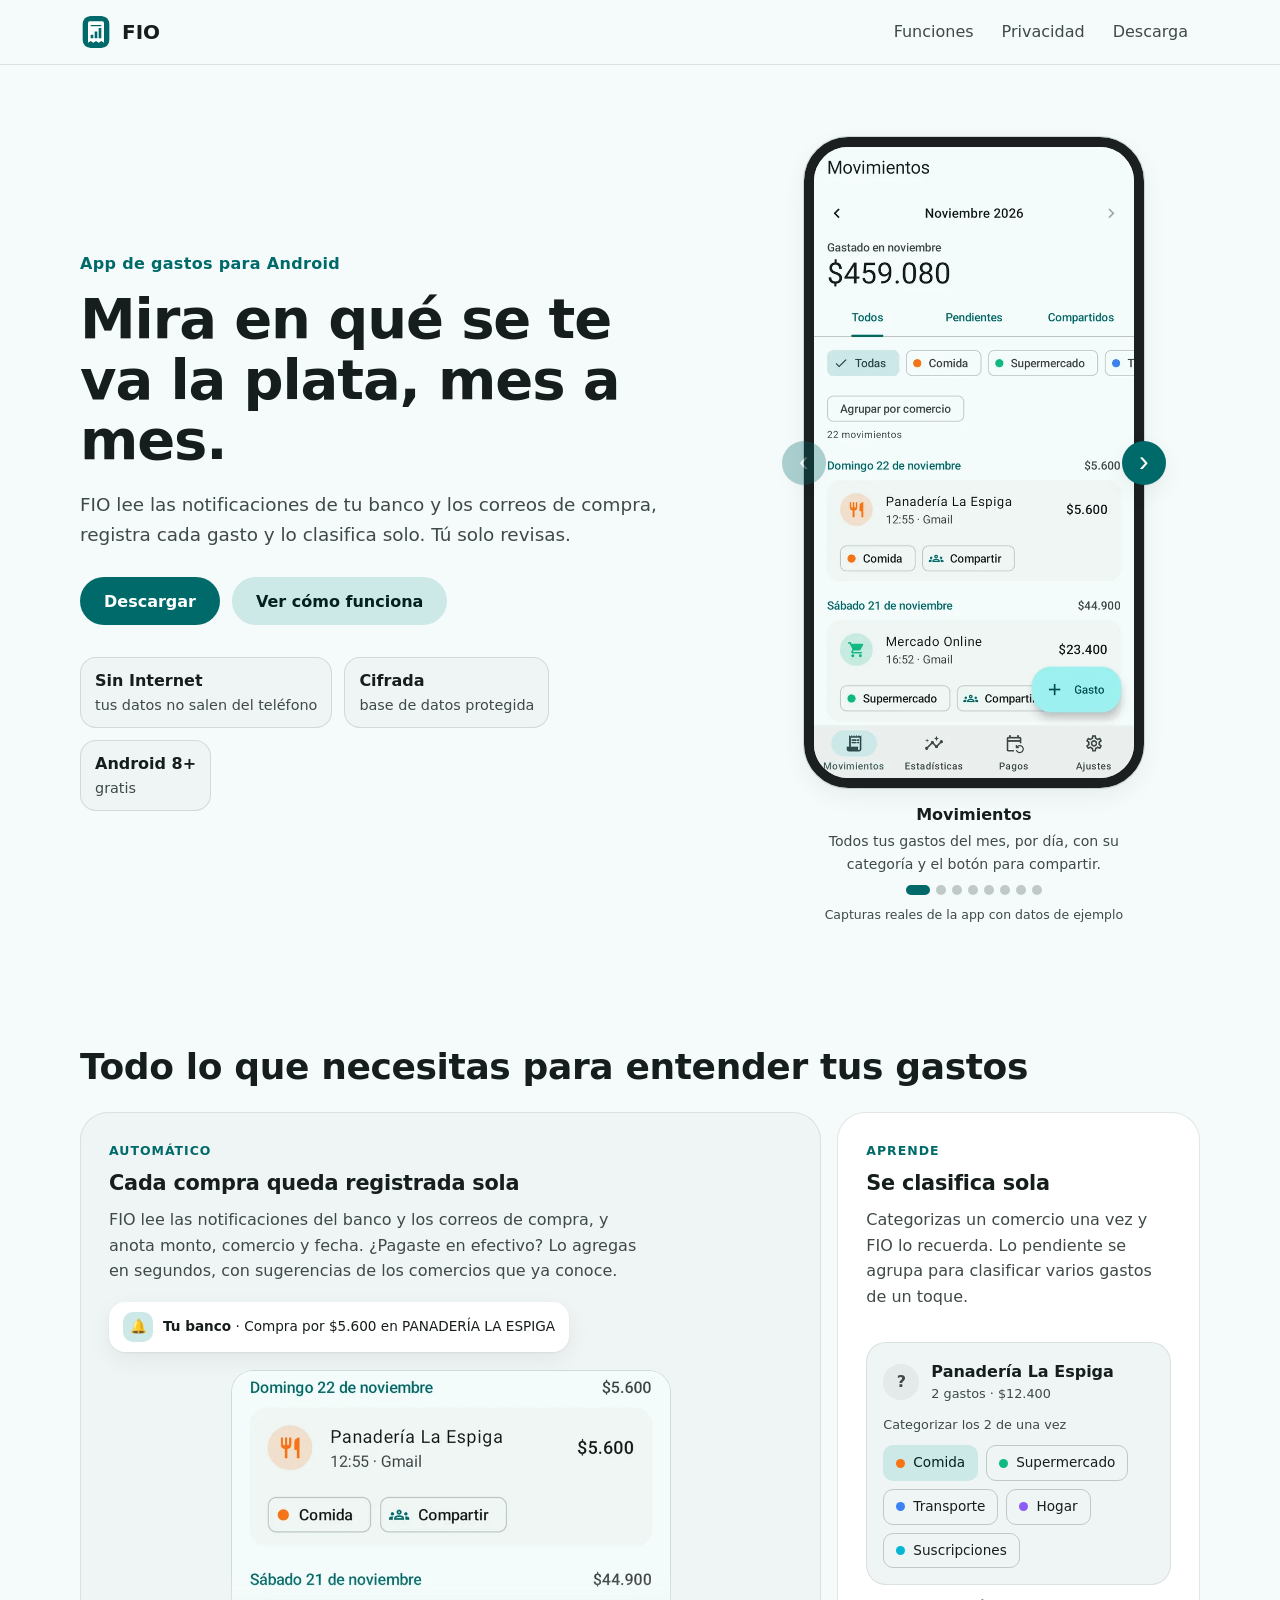
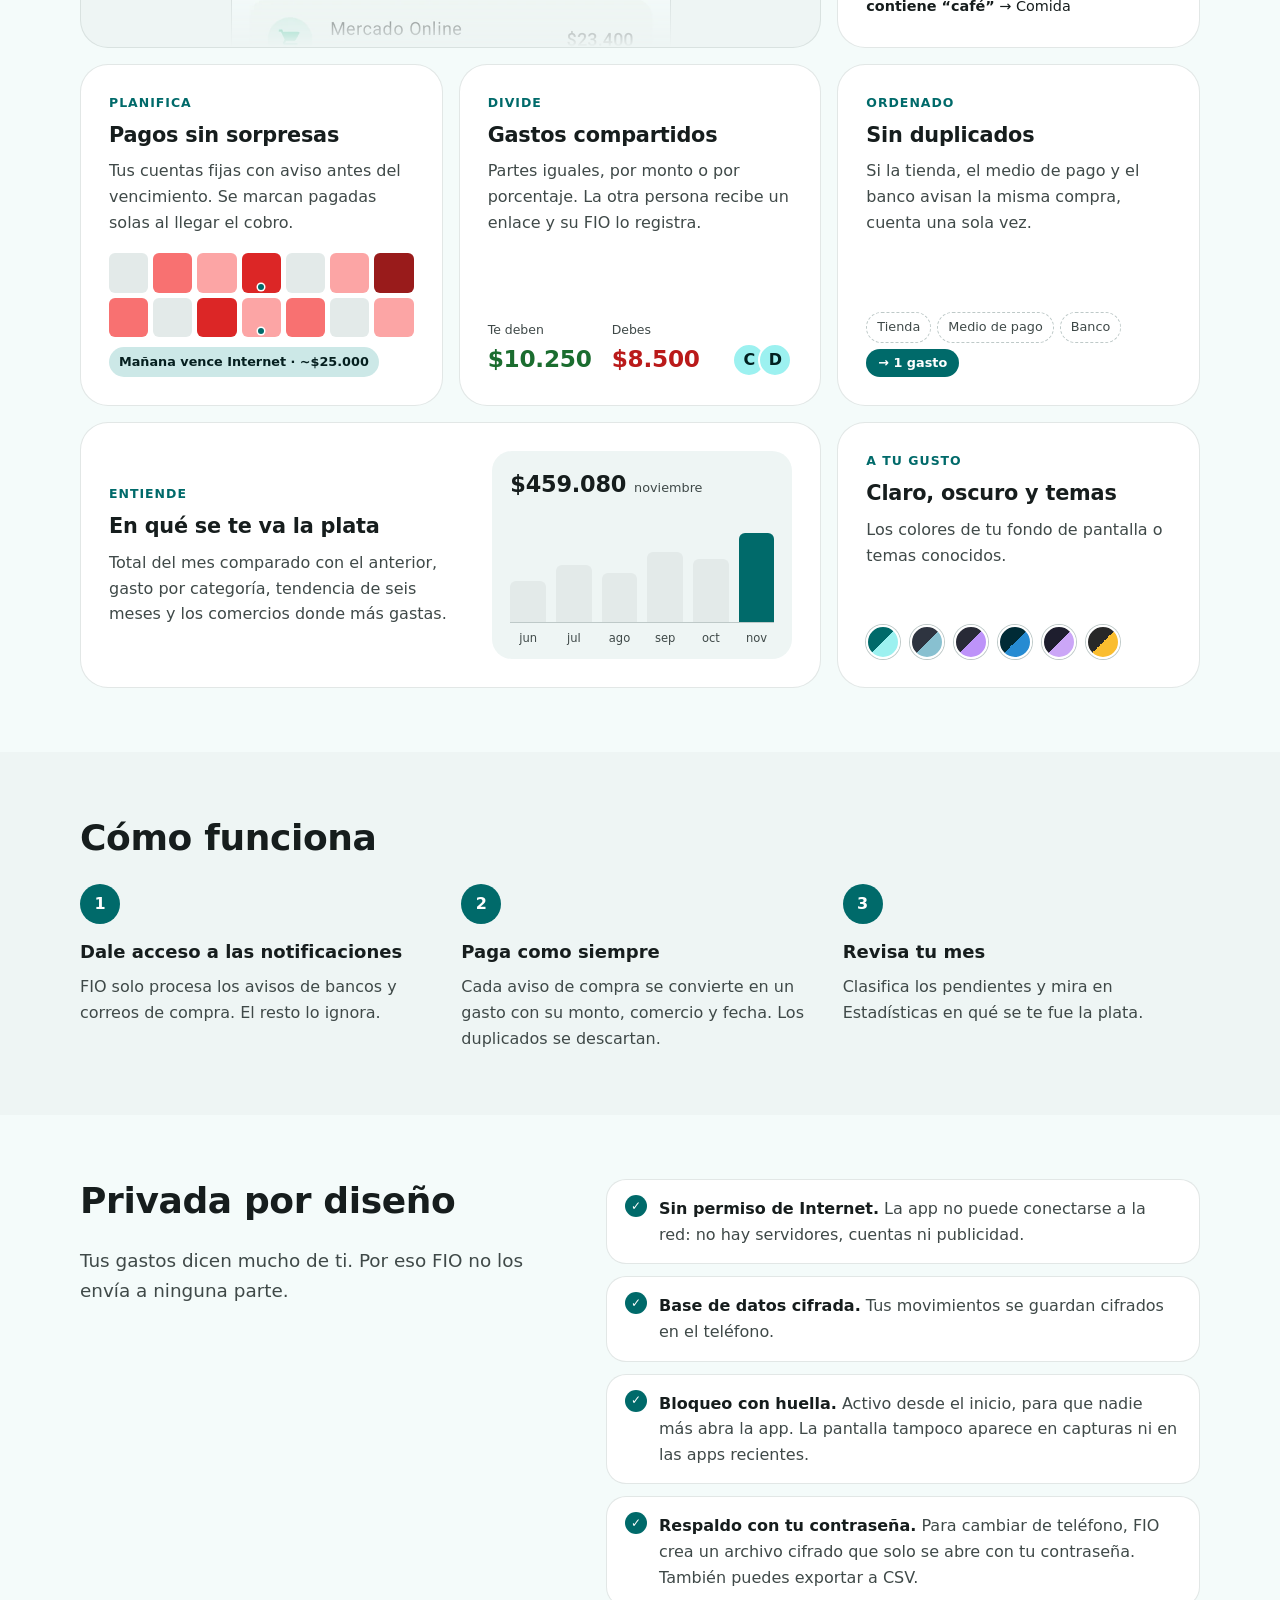
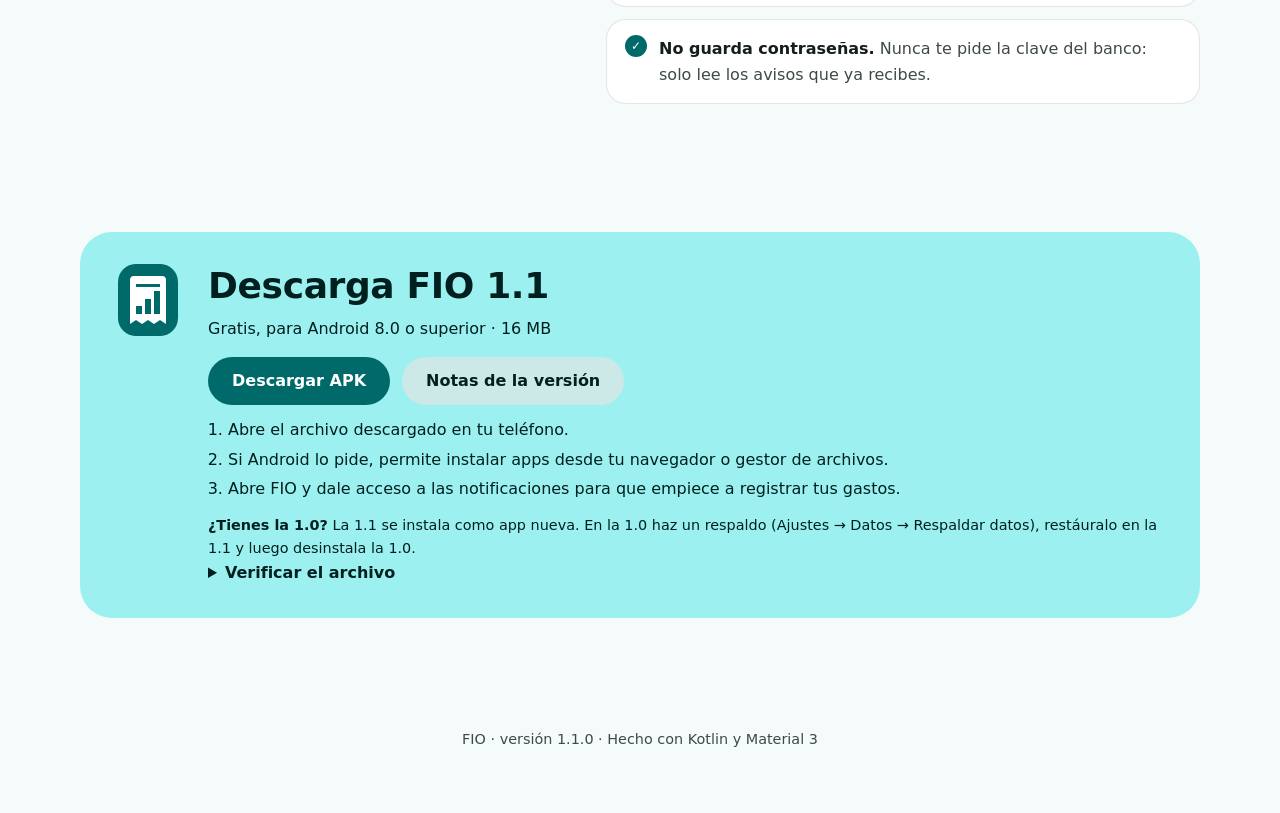
==== site/index.html @ a17d0260 "Sitio: funciones en formato bento - 7 bloques de distintos tamaños en vez de 9 tarjetas iguales: cap" ====
<!doctype html>
<html lang="es">
<head>
  <meta charset="utf-8">
  <meta name="viewport" content="width=device-width, initial-scale=1">
  <title>FIO — Mira en qué se te va la plata</title>
  <meta name="description" content="FIO registra solo tus gastos a partir de las notificaciones del banco y los clasifica mes a mes. Sin Internet: tus datos no salen del teléfono.">
  <meta name="theme-color" content="#006A6A">
  <meta property="og:title" content="FIO — Mira en qué se te va la plata">
  <meta property="og:description" content="Registra y clasifica tus gastos automáticamente. Sin Internet: tus datos no salen del teléfono.">
  <meta property="og:type" content="website">
  <link rel="icon" href="favicon.svg" type="image/svg+xml">
  <link rel="stylesheet" href="styles.css">
</head>
<body>
  <a class="skip" href="#contenido">Saltar al contenido</a>

  <header class="topbar">
    <div class="wrap topbar-inner">
      <a class="brand" href="#" aria-label="FIO, inicio">
        <img src="favicon.svg" alt="" width="32" height="32">
        <span>FIO</span>
      </a>
      <nav aria-label="Secciones">
        <a href="#funciones">Funciones</a>
        <a href="#privacidad">Privacidad</a>
        <a href="#descarga">Descarga</a>
      </nav>
    </div>
  </header>

  <main id="contenido">
    <section class="hero">
      <div class="wrap hero-grid">
        <div class="hero-copy">
          <p class="eyebrow">App de gastos para Android</p>
          <h1>Mira en qué se te va la plata, mes a mes.</h1>
          <p class="lead">
            FIO lee las notificaciones de tu banco y los correos de compra, registra cada gasto
            y lo clasifica solo. Tú solo revisas.
          </p>
          <div class="actions">
            <a class="btn btn-filled" href="#descarga">Descargar</a>
            <a class="btn btn-tonal" href="#funciones">Ver cómo funciona</a>
          </div>
          <ul class="facts" aria-label="Datos clave">
            <li><strong>Sin Internet</strong> tus datos no salen del teléfono</li>
            <li><strong>Cifrada</strong> base de datos protegida</li>
            <li><strong>Android 8+</strong> gratis</li>
          </ul>
        </div>

        <!-- Teléfono ilustrativo con datos de ejemplo -->
        <figure class="phone carousel" aria-roledescription="carrusel" aria-label="Capturas de FIO con datos de ejemplo">
          <div class="device">
            <button type="button" class="nav prev" aria-label="Captura anterior">‹</button>
            <ul class="slides" tabindex="0">
              <li class="slide" role="group" aria-roledescription="captura" aria-label="1 de 8: Movimientos" data-title="Movimientos" data-text="Todos tus gastos del mes, por día, con su categoría y el botón para compartir.">
                <picture>
                  <source srcset="img/dark/movimientos.webp" media="(prefers-color-scheme: dark)">
                  <img src="img/light/movimientos.webp" alt="Pantalla Movimientos de FIO con datos de ejemplo" width="600" height="1184">
                </picture>
              </li>
              <li class="slide" role="group" aria-roledescription="captura" aria-label="2 de 8: Pendientes" data-title="Pendientes" data-text="Lo que falta clasificar, agrupado por comercio: un toque y queda la regla.">
                <picture>
                  <source srcset="img/dark/pendientes.webp" media="(prefers-color-scheme: dark)">
                  <img src="img/light/pendientes.webp" alt="Pantalla Pendientes de FIO con datos de ejemplo" width="600" height="1184" loading="lazy">
                </picture>
              </li>
              <li class="slide" role="group" aria-roledescription="captura" aria-label="3 de 8: Estadísticas" data-title="Estadísticas" data-text="Total del mes, comparación con el anterior y los últimos 6 meses.">
                <picture>
                  <source srcset="img/dark/estadisticas.webp" media="(prefers-color-scheme: dark)">
                  <img src="img/light/estadisticas.webp" alt="Pantalla Estadísticas de FIO con datos de ejemplo" width="600" height="1184" loading="lazy">
                </picture>
              </li>
              <li class="slide" role="group" aria-roledescription="captura" aria-label="4 de 8: Tendencia por categoría" data-title="Tendencia por categoría" data-text="Cómo cambia cada categoría mes a mes.">
                <picture>
                  <source srcset="img/dark/tendencia.webp" media="(prefers-color-scheme: dark)">
                  <img src="img/light/tendencia.webp" alt="Pantalla Tendencia por categoría de FIO con datos de ejemplo" width="600" height="1184" loading="lazy">
                </picture>
              </li>
              <li class="slide" role="group" aria-roledescription="captura" aria-label="5 de 8: Pagos" data-title="Pagos" data-text="Calendario con el gasto de cada día y los vencimientos de tus cuentas.">
                <picture>
                  <source srcset="img/dark/pagos.webp" media="(prefers-color-scheme: dark)">
                  <img src="img/light/pagos.webp" alt="Pantalla Pagos de FIO con datos de ejemplo" width="600" height="1184" loading="lazy">
                </picture>
              </li>
              <li class="slide" role="group" aria-roledescription="captura" aria-label="6 de 8: Cuentas del mes" data-title="Cuentas del mes" data-text="Se marcan pagadas solas cuando llega el cobro.">
                <picture>
                  <source srcset="img/dark/cuentas.webp" media="(prefers-color-scheme: dark)">
                  <img src="img/light/cuentas.webp" alt="Pantalla Cuentas del mes de FIO con datos de ejemplo" width="600" height="1184" loading="lazy">
                </picture>
              </li>
              <li class="slide" role="group" aria-roledescription="captura" aria-label="7 de 8: Compartidos" data-title="Compartidos" data-text="Quién te debe y a quién le debes.">
                <picture>
                  <source srcset="img/dark/compartidos.webp" media="(prefers-color-scheme: dark)">
                  <img src="img/light/compartidos.webp" alt="Pantalla Compartidos de FIO con datos de ejemplo" width="600" height="1184" loading="lazy">
                </picture>
              </li>
              <li class="slide" role="group" aria-roledescription="captura" aria-label="8 de 8: Reglas" data-title="Reglas" data-text="Las que creas tú y las que la app aprende al clasificar.">
                <picture>
                  <source srcset="img/dark/reglas.webp" media="(prefers-color-scheme: dark)">
                  <img src="img/light/reglas.webp" alt="Pantalla Reglas de FIO con datos de ejemplo" width="600" height="1184" loading="lazy">
                </picture>
              </li>
            </ul>
            <button type="button" class="nav next" aria-label="Captura siguiente">›</button>
          </div>
          <figcaption aria-live="polite">
            <strong class="cap-title">Movimientos</strong>
            <span class="cap-text">Todos tus gastos del mes, por día, con su categoría y el botón para compartir.</span>
          </figcaption>
          <div class="dots"><button type="button" class="dot" aria-label="Ver Movimientos" aria-current="true"></button><button type="button" class="dot" aria-label="Ver Pendientes"></button><button type="button" class="dot" aria-label="Ver Estadísticas"></button><button type="button" class="dot" aria-label="Ver Tendencia por categoría"></button><button type="button" class="dot" aria-label="Ver Pagos"></button><button type="button" class="dot" aria-label="Ver Cuentas del mes"></button><button type="button" class="dot" aria-label="Ver Compartidos"></button><button type="button" class="dot" aria-label="Ver Reglas"></button></div>
          <p class="sample">Capturas reales de la app con datos de ejemplo</p>
        </figure>
      </div>
    </section>

    <section id="funciones" class="section">
      <div class="wrap">
        <h2>Todo lo que necesitas para entender tus gastos</h2>
        <div class="bento">
          <article class="tile t-capture">
            <div class="tile-text">
              <p class="kicker">Automático</p>
              <h3>Cada compra queda registrada sola</h3>
              <p>FIO lee las notificaciones del banco y los correos de compra, y anota monto, comercio y fecha. ¿Pagaste en efectivo? Lo agregas en segundos, con sugerencias de los comercios que ya conoce.</p>
            </div>
            <div class="notif" aria-hidden="true"><span class="notif-icon">🔔</span><span><b>Tu banco</b> · Compra por $5.600 en PANADERÍA LA ESPIGA</span></div>
            <picture class="shot">
              <source srcset="img/dark/bento-lista.webp" media="(prefers-color-scheme: dark)">
              <img src="img/light/bento-lista.webp" alt="Lista de movimientos de FIO con dos gastos categorizados" width="720" height="453" loading="lazy">
            </picture>
          </article>

          <article class="tile t-rules">
            <p class="kicker">Aprende</p>
            <h3>Se clasifica sola</h3>
            <p>Categorizas un comercio una vez y FIO lo recuerda. Lo pendiente se agrupa para clasificar varios gastos de un toque.</p>
            <div class="group-demo" aria-hidden="true">
              <div class="group-head"><span class="q">?</span><div><b>Panadería La Espiga</b><small>2 gastos · $12.400</small></div></div>
              <small class="group-hint">Categorizar los 2 de una vez</small>
            <div class="chips">
              <span style="--c:#f97316">Comida</span><span style="--c:#10b981">Supermercado</span><span style="--c:#3b82f6">Transporte</span><span style="--c:#8b5cf6">Hogar</span><span style="--c:#06b6d4">Suscripciones</span>
            </div>
            </div>
            <p class="rule" aria-hidden="true"><span>contiene “café”</span> → Comida</p>
          </article>

          <article class="tile t-bills">
            <p class="kicker">Planifica</p>
            <h3>Pagos sin sorpresas</h3>
            <p>Tus cuentas fijas con aviso antes del vencimiento. Se marcan pagadas solas al llegar el cobro.</p>
            <div class="heat" aria-hidden="true"><i class="h0"></i><i class="h2"></i><i class="h1"></i><i class="h3 due"></i><i class="h0"></i><i class="h1"></i><i class="h4"></i><i class="h2"></i><i class="h0"></i><i class="h3"></i><i class="h1 due"></i><i class="h2"></i><i class="h0"></i><i class="h1"></i></div>
            <p class="pill" aria-hidden="true">Mañana vence Internet · ~$25.000</p>
          </article>

          <article class="tile t-shared">
            <p class="kicker">Divide</p>
            <h3>Gastos compartidos</h3>
            <p>Partes iguales, por monto o por porcentaje. La otra persona recibe un enlace y su FIO lo registra.</p>
            <div class="balance" aria-hidden="true">
              <div><span>Te deben</span><b class="pos">$10.250</b></div>
              <div><span>Debes</span><b class="neg">$8.500</b></div>
              <div class="avatars"><i>C</i><i>D</i></div>
            </div>
          </article>

          <article class="tile t-dupes">
            <p class="kicker">Ordenado</p>
            <h3>Sin duplicados</h3>
            <p>Si la tienda, el medio de pago y el banco avisan la misma compra, cuenta una sola vez.</p>
            <div class="merge" aria-hidden="true">
              <span>Tienda</span><span>Medio de pago</span><span>Banco</span>
              <b>1 gasto</b>
            </div>
          </article>

          <article class="tile t-stats">
            <div class="tile-text">
              <p class="kicker">Entiende</p>
              <h3>En qué se te va la plata</h3>
              <p>Total del mes comparado con el anterior, gasto por categoría, tendencia de seis meses y los comercios donde más gastas.</p>
            </div>
            <div class="bars" aria-hidden="true">
              <div class="bars-head"><b>$459.080</b><span>noviembre</span></div>
              <div class="bars-plot"><i style="--h:38%"></i><i style="--h:52%"></i><i style="--h:45%"></i><i style="--h:64%"></i><i style="--h:58%"></i><i style="--h:82%" class="now"></i></div>
              <div class="bars-x"><span>jun</span><span>jul</span><span>ago</span><span>sep</span><span>oct</span><span>nov</span></div>
            </div>
          </article>

          <article class="tile t-themes">
            <p class="kicker">A tu gusto</p>
            <h3>Claro, oscuro y temas</h3>
            <p>Los colores de tu fondo de pantalla o temas conocidos.</p>
            <div class="swatches" aria-hidden="true">
              <i style="--a:#006a6a;--b:#9cf1f0" title="FIO"></i><i style="--a:#2e3440;--b:#88c0d0" title="Nord"></i><i style="--a:#282a36;--b:#bd93f9" title="Dracula"></i><i style="--a:#002b36;--b:#268bd2" title="Solarized"></i><i style="--a:#1e1e2e;--b:#cba6f7" title="Catppuccin"></i><i style="--a:#282828;--b:#fabd2f" title="Gruvbox"></i>
            </div>
          </article>
        </div>
      </div>
    </section>

    <section class="section steps-section">
      <div class="wrap">
        <h2>Cómo funciona</h2>
        <ol class="steps">
          <li>
            <h3>Dale acceso a las notificaciones</h3>
            <p>FIO solo procesa los avisos de bancos y correos de compra. El resto lo ignora.</p>
          </li>
          <li>
            <h3>Paga como siempre</h3>
            <p>Cada aviso de compra se convierte en un gasto con su monto, comercio y fecha. Los duplicados se descartan.</p>
          </li>
          <li>
            <h3>Revisa tu mes</h3>
            <p>Clasifica los pendientes y mira en Estadísticas en qué se te fue la plata.</p>
          </li>
        </ol>
      </div>
    </section>

    <section id="privacidad" class="section privacy">
      <div class="wrap privacy-grid">
        <div>
          <h2>Privada por diseño</h2>
          <p class="lead">Tus gastos dicen mucho de ti. Por eso FIO no los envía a ninguna parte.</p>
        </div>
        <ul class="checks">
          <li><strong>Sin permiso de Internet.</strong> La app no puede conectarse a la red: no hay servidores, cuentas ni publicidad.</li>
          <li><strong>Base de datos cifrada.</strong> Tus movimientos se guardan cifrados en el teléfono.</li>
          <li><strong>Bloqueo con huella.</strong> Activo desde el inicio, para que nadie más abra la app. La pantalla tampoco aparece en capturas ni en las apps recientes.</li>
          <li><strong>Respaldo con tu contraseña.</strong> Para cambiar de teléfono, FIO crea un archivo cifrado que solo se abre con tu contraseña. También puedes exportar a CSV.</li>
          <li><strong>No guarda contraseñas.</strong> Nunca te pide la clave del banco: solo lee los avisos que ya recibes.</li>
        </ul>
      </div>
    </section>

    <section id="descarga" class="section download">
      <div class="wrap download-card">
        <img src="favicon.svg" alt="" width="72" height="72">
        <div>
          <h2>Descarga FIO 1.1</h2>
          <p>Gratis, para Android 8.0 o superior · 16 MB</p>
          <div class="actions download-actions">
            <a class="btn btn-filled" href="https://github.com/stuvms/fio-web/releases/download/v1.1.0/fio-1.1.0.apk" download>Descargar APK</a>
            <a class="btn btn-tonal" href="https://github.com/stuvms/fio-web/releases/tag/v1.1.0">Notas de la versión</a>
          </div>
          <ol class="install">
            <li>Abre el archivo descargado en tu teléfono.</li>
            <li>Si Android lo pide, permite instalar apps desde tu navegador o gestor de archivos.</li>
            <li>Abre FIO y dale acceso a las notificaciones para que empiece a registrar tus gastos.</li>
          </ol>
          <p class="note"><strong>¿Tienes la 1.0?</strong> La 1.1 se instala como app nueva. En la 1.0 haz un respaldo (Ajustes → Datos → Respaldar datos), restáuralo en la 1.1 y luego desinstala la 1.0.</p>
          <details class="verify">
            <summary>Verificar el archivo</summary>
            <p>SHA-256 del APK:<br><code>0ec4922e21980d0b74e6a7c4e53fdcfe1d3f148d7fb5c041878bb70c6bf71714</code></p>
            <p>Certificado de firma (SHA-256):<br><code>73:63:38:FA:D4:E8:BC:8F:88:49:0A:5C:F1:DF:B4:34:31:7E:0E:1A:B8:29:46:43:6E:CC:0C:54:9B:94:61:7E</code></p>
          </details>
        </div>
      </div>
    </section>
  </main>

  <footer class="footer">
    <div class="wrap">
      <p>FIO · versión 1.1.0 · Hecho con Kotlin y Material 3</p>
    </div>
  </footer>
  <script>
    // Carrusel de capturas: flechas, puntos, teclado y deslizar (scroll-snap nativo)
    (function () {
      var root = document.querySelector(".carousel");
      if (!root) return;
      var track = root.querySelector(".slides");
      var slides = Array.prototype.slice.call(track.children);
      var dots = Array.prototype.slice.call(root.querySelectorAll(".dot"));
      var title = root.querySelector(".cap-title"), text = root.querySelector(".cap-text");
      var prev = root.querySelector(".prev"), next = root.querySelector(".next");
      var current = 0;
      var jumping = false, jt;
      function show(i) {
        update(i);
        // Mientras dura el desplazamiento animado, el evento scroll no cambia la captura actual
        jumping = true; clearTimeout(jt); jt = setTimeout(function () { jumping = false; }, 700);
        track.scrollTo({ left: i * track.clientWidth, behavior: "smooth" });
      }
      function update(i) {
        current = i;
        title.textContent = slides[i].dataset.title;
        text.textContent = slides[i].dataset.text;
        dots.forEach(function (d, k) { if (k === i) d.setAttribute("aria-current", "true"); else d.removeAttribute("aria-current"); });
        prev.disabled = i === 0;
        next.disabled = i === slides.length - 1;
      }
      prev.addEventListener("click", function () { show(Math.max(0, current - 1)); });
      next.addEventListener("click", function () { show(Math.min(slides.length - 1, current + 1)); });
      dots.forEach(function (d, k) { d.addEventListener("click", function () { show(k); }); });
      track.addEventListener("keydown", function (e) {
        if (e.key === "ArrowRight") { e.preventDefault(); next.click(); }
        if (e.key === "ArrowLeft") { e.preventDefault(); prev.click(); }
      });
      // Al deslizar con el dedo: la captura que queda visible pasa a ser la actual
      if ("IntersectionObserver" in window) {
        var io = new IntersectionObserver(function (entries) {
          entries.forEach(function (e) {
            if (e.isIntersecting && !jumping) update(slides.indexOf(e.target));
          });
        }, { root: track, threshold: 0.6 });
        slides.forEach(function (sl) { io.observe(sl); });
      }
      // Respaldo: al terminar de deslizar (navegadores con "scrollend")
      track.addEventListener("scrollend", function () {
        if (!jumping) update(Math.round(track.scrollLeft / track.clientWidth));
      });
      update(0);
    })();
  </script>
</body>
</html>
---- site/styles.css ----
/* FIO — mismos colores que la app (marca #006A6A, esquema Material 3 claro/oscuro) */
:root {
  --brand: #006a6a;
  --on-brand: #ffffff;
  --bg: #f4fbfa;
  --surface: #ffffff;
  --surface-low: #eef5f4;
  --surface-high: #e3eae9;
  --text: #161d1d;
  --text-muted: #3f4948;
  --outline: #bec9c8;
  --primary: #006a6a;
  --on-primary: #ffffff;
  --primary-container: #9cf1f0;
  --on-primary-container: #002020;
  --tonal: #cce8e7;
  --on-tonal: #051f1f;
  --success: #1b6d2f;
  --cat-super: #0f9d75;
  --cat-food: #e8590c;
  --cat-transport: #2f6fed;
  --cat-subs: #0b8fb3;
  --radius: 28px;
  --phone-frame: #1b1f1f;
  --heat-0: #fee2e2; --heat-1: #fca5a5; --heat-2: #f87171; --heat-3: #dc2626; --heat-4: #991b1b;
  --pos: #1b6d2f; --neg: #ba1a1a;
  --shadow: 0 1px 2px rgb(0 0 0 / 0.06), 0 8px 24px rgb(0 0 0 / 0.06);
  color-scheme: light dark;
}

@media (prefers-color-scheme: dark) {
  :root {
    --bg: #0e1514;
    --surface: #161d1d;
    --surface-low: #1a2121;
    --surface-high: #252b2b;
    --text: #dde4e3;
    --text-muted: #bec9c8;
    --outline: #3f4948;
    --primary: #80d5d4;
    --on-primary: #003737;
    --primary-container: #004f4f;
    --on-primary-container: #9cf1f0;
    --tonal: #324b4b;
    --on-tonal: #cce8e7;
    --success: #8fd88f;
    --cat-super: #4fd1a5;
    --cat-food: #ff9b5c;
    --cat-transport: #8fb3ff;
    --cat-subs: #5cc8e6;
    --shadow: 0 1px 2px rgb(0 0 0 / 0.4), 0 8px 24px rgb(0 0 0 / 0.3);
    --phone-frame: #303838;
    --heat-0: #3b1a1a; --heat-1: #632222; --heat-2: #8f2a2a; --heat-3: #c53434; --heat-4: #ef6464;
    --pos: #8fd88f; --neg: #ffb4ab;
  }
}

* { box-sizing: border-box; }

html { scroll-behavior: smooth; }
@media (prefers-reduced-motion: reduce) { html { scroll-behavior: auto; } }

body {
  margin: 0;
  background: var(--bg);
  color: var(--text);
  font-family: system-ui, -apple-system, "Segoe UI", Roboto, "Helvetica Neue", Arial, sans-serif;
  font-size: 1rem;
  line-height: 1.6;
  -webkit-font-smoothing: antialiased;
}

img { display: block; }
a { color: var(--primary); }

.wrap { width: min(1120px, 100% - 32px); margin-inline: auto; }

.skip {
  position: absolute; left: -9999px; top: 8px;
  background: var(--primary); color: var(--on-primary);
  padding: 8px 16px; border-radius: 999px; z-index: 10;
}
.skip:focus { left: 16px; }

:focus-visible { outline: 3px solid var(--primary); outline-offset: 3px; border-radius: 8px; }

/* Barra superior */
.topbar {
  position: sticky; top: 0; z-index: 5;
  background: color-mix(in srgb, var(--bg) 88%, transparent);
  backdrop-filter: blur(12px);
  border-bottom: 1px solid color-mix(in srgb, var(--outline) 50%, transparent);
}
.topbar-inner { display: flex; align-items: center; justify-content: space-between; height: 64px; gap: 16px; }
.brand { display: flex; align-items: center; gap: 10px; color: var(--text); text-decoration: none; font-weight: 700; font-size: 1.25rem; }
.brand img { border-radius: 10px; }
nav { display: flex; gap: 4px; }
nav a {
  color: var(--text-muted); text-decoration: none; font-weight: 500;
  padding: 8px 12px; border-radius: 999px;
}
nav a:hover { background: var(--surface-high); color: var(--text); }

/* Portada */
.hero { padding: 72px 0 56px; }
.hero-grid { display: grid; grid-template-columns: 1.15fr 0.85fr; gap: 56px; align-items: center; }
.eyebrow { color: var(--primary); font-weight: 600; letter-spacing: 0.02em; margin: 0 0 12px; }
h1 { font-size: clamp(2.25rem, 5vw, 3.5rem); line-height: 1.08; letter-spacing: -0.02em; margin: 0 0 20px; }
h2 { font-size: clamp(1.6rem, 3vw, 2.25rem); line-height: 1.2; letter-spacing: -0.01em; margin: 0 0 24px; }
h3 { font-size: 1.125rem; margin: 0 0 8px; }
.lead { font-size: 1.15rem; color: var(--text-muted); margin: 0 0 28px; max-width: 34em; }

.actions { display: flex; flex-wrap: wrap; gap: 12px; margin-bottom: 32px; }
.btn {
  display: inline-flex; align-items: center; justify-content: center;
  min-height: 48px; padding: 0 24px; border-radius: 999px;
  font-weight: 600; text-decoration: none; transition: filter 0.15s;
}
.btn:hover { filter: brightness(1.08); }
.btn-filled { background: var(--primary); color: var(--on-primary); }
.btn-tonal { background: var(--tonal); color: var(--on-tonal); }

.facts { list-style: none; padding: 0; margin: 0; display: flex; flex-wrap: wrap; gap: 12px; }
.facts li {
  background: var(--surface-low); border: 1px solid color-mix(in srgb, var(--outline) 60%, transparent);
  border-radius: 16px; padding: 10px 14px; font-size: 0.9rem; color: var(--text-muted);
}
.facts strong { display: block; color: var(--text); font-size: 1rem; }

/* Teléfono con carrusel de capturas */
.phone { margin: 0; justify-self: center; width: min(340px, 100%); text-align: center; }
.device { position: relative; }
.slides {
  list-style: none; margin: 0; padding: 0;
  display: flex; overflow-x: auto; scroll-snap-type: x mandatory; scroll-behavior: smooth;
  scrollbar-width: none; overscroll-behavior-x: contain;
  border: 10px solid var(--phone-frame); border-radius: 44px;
  background: var(--surface-low); box-shadow: var(--shadow);
  outline: 1px solid color-mix(in srgb, var(--outline) 70%, transparent);
}
.slides::-webkit-scrollbar { display: none; }
.slides:focus-visible { outline: 3px solid var(--primary); outline-offset: 4px; }
.slide { flex: 0 0 100%; scroll-snap-align: start; }
.slide img { width: 100%; height: auto; display: block; aspect-ratio: 600 / 1184; }
.nav {
  position: absolute; top: 50%; transform: translateY(-50%); z-index: 2;
  width: 44px; height: 44px; border-radius: 50%; border: 0; cursor: pointer;
  display: grid; place-items: center; font-size: 1.8rem; line-height: 1; padding-bottom: 4px;
  background: var(--primary); color: var(--on-primary); box-shadow: var(--shadow);
  transition: opacity 0.15s, filter 0.15s;
}
.nav:hover { filter: brightness(1.1); }
.nav:disabled { opacity: 0.3; cursor: default; }
.prev { left: -22px; }
.next { right: -22px; }
.phone figcaption { margin-top: 14px; display: grid; gap: 2px; min-height: 3.6em; }
.phone figcaption strong { font-size: 1rem; }
.phone figcaption span { font-size: 0.88rem; color: var(--text-muted); }
.dots { display: flex; justify-content: center; gap: 6px; margin-top: 10px; }
.dot { width: 10px; height: 10px; padding: 0; border: 0; border-radius: 999px; cursor: pointer; background: var(--outline); transition: width 0.2s, background 0.2s; }
.dot[aria-current="true"] { width: 24px; background: var(--primary); }
.sample { font-size: 0.78rem; color: var(--text-muted); margin: 10px 0 0; }
@media (max-width: 600px) { .prev { left: -8px; } .next { right: -8px; } }

/* Secciones */
.section { padding: 64px 0; }
.grid { display: grid; grid-template-columns: repeat(3, 1fr); gap: 16px; }
.card {
  background: var(--surface); border-radius: var(--radius); padding: 24px;
  border: 1px solid color-mix(in srgb, var(--outline) 45%, transparent);
}
.card p { margin: 0; color: var(--text-muted); }
.icon {
  width: 48px; height: 48px; display: grid; place-items: center;
  background: var(--tonal); border-radius: 16px; font-size: 1.4rem; margin-bottom: 16px;
}

.steps-section { background: var(--surface-low); }
.steps { list-style: none; counter-reset: step; padding: 0; margin: 0; display: grid; grid-template-columns: repeat(3, 1fr); gap: 24px; }
.steps li { counter-increment: step; }
.steps li::before {
  content: counter(step);
  display: grid; place-items: center; width: 40px; height: 40px; border-radius: 50%;
  background: var(--primary); color: var(--on-primary); font-weight: 700; margin-bottom: 14px;
}
.steps p { margin: 0; color: var(--text-muted); }

.privacy-grid { display: grid; grid-template-columns: 0.9fr 1.1fr; gap: 40px; align-items: start; }
.privacy .lead { margin: 0; }
.checks { list-style: none; padding: 0; margin: 0; display: grid; gap: 12px; }
.checks li {
  position: relative; padding: 16px 20px 16px 52px;
  background: var(--surface); border-radius: 20px; color: var(--text-muted);
  border: 1px solid color-mix(in srgb, var(--outline) 45%, transparent);
}
.checks li::before {
  content: "✓"; position: absolute; left: 18px; top: 15px;
  width: 22px; height: 22px; border-radius: 50%; display: grid; place-items: center;
  background: var(--primary); color: var(--on-primary); font-size: 0.75rem; font-weight: 700;
}
.checks strong { color: var(--text); }

.download-card {
  display: flex; gap: 24px; align-items: center;
  background: var(--primary-container); color: var(--on-primary-container);
  border-radius: 32px; padding: 32px;
}
.download-card img { border-radius: 22px; flex: none; }
.download-card h2 { margin-bottom: 8px; }
.download-card p { margin: 0; }

.footer { padding: 32px 0 48px; color: var(--text-muted); font-size: 0.9rem; text-align: center; }

/* Tablet y celular */
@media (max-width: 900px) {
  .hero-grid, .privacy-grid { grid-template-columns: 1fr; }
  .hero { padding-top: 40px; }
  .grid { grid-template-columns: repeat(2, 1fr); }
  .steps { grid-template-columns: 1fr; }
}
@media (max-width: 600px) {
  nav a:not(:last-child) { display: none; }
  .grid { grid-template-columns: 1fr; }
  .section { padding: 48px 0; }
  .download-card { flex-direction: column; align-items: flex-start; padding: 24px; }
}

/* Descarga 1.0 */
.download-card { align-items: flex-start; }
.download-actions { margin: 16px 0 12px; }
.install { margin: 0 0 12px; padding-left: 20px; }
.install li { margin: 4px 0; }
.verify summary { cursor: pointer; font-weight: 600; }
.verify p { font-size: 0.85rem; margin: 8px 0 0; }
.verify code { word-break: break-all; font-size: 0.8rem; }
.note { font-size: 0.9rem; margin: 0 0 12px; }

/* Funciones en bento */
.bento { display: grid; grid-template-columns: repeat(6, 1fr); gap: 16px; }
.tile {
  position: relative; overflow: hidden;
  background: var(--surface); border-radius: var(--radius); padding: 28px;
  border: 1px solid color-mix(in srgb, var(--outline) 45%, transparent);
  display: flex; flex-direction: column; gap: 10px;
}
.tile h3 { font-size: 1.3rem; line-height: 1.25; margin: 0; letter-spacing: -0.01em; }
.tile p { margin: 0; color: var(--text-muted); }
.tile .kicker { color: var(--primary); font-weight: 700; font-size: 0.78rem; letter-spacing: 0.08em; text-transform: uppercase; }
.t-capture { grid-column: span 4; grid-row: span 2; background: var(--surface-low); }
.t-rules { grid-column: span 2; grid-row: span 2; }
.t-bills, .t-shared, .t-dupes, .t-themes { grid-column: span 2; }
.t-stats { grid-column: span 4; flex-direction: row; align-items: center; gap: 28px; }
.t-stats .tile-text { flex: 1; display: grid; gap: 10px; }

/* Captura: aviso del banco que se convierte en gasto */
.t-capture .tile-text { display: grid; gap: 10px; max-width: 34em; }
.notif {
  align-self: flex-start; display: flex; gap: 10px; align-items: center; margin-top: 8px;
  background: var(--surface); border-radius: 16px; padding: 10px 14px; font-size: 0.85rem;
  box-shadow: var(--shadow); max-width: 100%;
}
.notif-icon { width: 30px; height: 30px; border-radius: 10px; display: grid; place-items: center; background: var(--tonal); flex: none; }
.shot { margin: 8px auto -28px; display: block; width: min(440px, 100%); }
.shot img {
  width: 100%; height: auto; display: block; border-radius: 22px 22px 0 0;
  border: 1px solid color-mix(in srgb, var(--outline) 60%, transparent); border-bottom: 0; box-shadow: var(--shadow);
  -webkit-mask-image: linear-gradient(#000 75%, transparent); mask-image: linear-gradient(#000 75%, transparent);
}

/* Clasifica: chips de categoría y una regla */
.group-demo {
  margin-top: auto; display: grid; gap: 10px; padding: 16px; border-radius: 20px;
  background: var(--surface-low); border: 1px solid color-mix(in srgb, var(--outline) 45%, transparent);
}
.group-head { display: flex; gap: 12px; align-items: center; }
.group-head .q { width: 36px; height: 36px; border-radius: 50%; display: grid; place-items: center; background: var(--surface-high); color: var(--text-muted); font-weight: 700; flex: none; }
.group-head div { display: grid; }
.group-head small, .group-hint { color: var(--text-muted); font-size: 0.8rem; }
.chips { display: flex; flex-wrap: wrap; gap: 8px; }
.chips span {
  display: inline-flex; align-items: center; gap: 8px; padding: 6px 12px; border-radius: 10px; font-size: 0.85rem;
  border: 1px solid var(--outline);
}
.chips span::before { content: ""; width: 9px; height: 9px; border-radius: 50%; background: var(--c); }
.chips span:first-child { background: var(--tonal); color: var(--on-tonal); border-color: transparent; }
.rule { font-size: 0.9rem; color: var(--text) !important; }
.rule span { font-weight: 600; }

/* Pagos: calendario con escala de rojos */
.heat { display: grid; grid-template-columns: repeat(7, 1fr); gap: 5px; margin-top: auto; padding-top: 8px; }
.heat i { aspect-ratio: 1; border-radius: 6px; position: relative; }
.heat .h0 { background: var(--surface-high); } .heat .h1 { background: var(--heat-1); } .heat .h2 { background: var(--heat-2); }
.heat .h3 { background: var(--heat-3); } .heat .h4 { background: var(--heat-4); }
.heat .due::after { content: ""; position: absolute; left: 50%; bottom: 3px; width: 6px; height: 6px; margin-left: -3px; border-radius: 50%; background: var(--primary); box-shadow: 0 0 0 1.5px var(--surface); }
.pill { align-self: flex-start; font-size: 0.8rem; font-weight: 600; color: var(--on-tonal) !important; background: var(--tonal); padding: 5px 10px; border-radius: 999px; }

/* Compartidos: saldo */
.balance { display: flex; gap: 20px; align-items: flex-end; margin-top: auto; padding-top: 8px; }
.balance div { display: grid; }
.balance span { font-size: 0.78rem; color: var(--text-muted); }
.balance b { font-size: 1.45rem; letter-spacing: -0.01em; }
.balance .pos { color: var(--pos); } .balance .neg { color: var(--neg); }
.avatars { margin-left: auto; display: flex !important; }
.avatars i {
  width: 34px; height: 34px; border-radius: 50%; display: grid; place-items: center; font-style: normal; font-weight: 700;
  background: var(--primary-container); color: var(--on-primary-container); border: 2px solid var(--surface); margin-left: -8px;
}

/* Sin duplicados: tres avisos, un gasto */
.merge { display: flex; flex-wrap: wrap; align-items: center; gap: 6px; margin-top: auto; padding-top: 8px; font-size: 0.8rem; }
.merge span { padding: 4px 10px; border-radius: 999px; border: 1px dashed var(--outline); color: var(--text-muted); }
.merge b { padding: 4px 12px; border-radius: 999px; background: var(--primary); color: var(--on-primary); }
.merge b::before { content: "→ "; }

/* Estadísticas: barras de 6 meses */
.bars { flex: 0 0 min(300px, 45%); background: var(--surface-low); border-radius: 20px; padding: 16px 18px 12px; }
.bars-head { display: flex; align-items: baseline; gap: 8px; margin-bottom: 10px; }
.bars-head b { font-size: 1.4rem; letter-spacing: -0.01em; }
.bars-head span { font-size: 0.8rem; color: var(--text-muted); }
.bars-plot { height: 110px; display: flex; align-items: flex-end; gap: 10px; border-bottom: 1px solid var(--outline); }
.bars-plot i { flex: 1; height: var(--h); background: var(--surface-high); border-radius: 6px 6px 0 0; }
.bars-plot i.now { background: var(--primary); }
.bars-x { display: flex; gap: 10px; margin-top: 6px; }
.bars-x span { flex: 1; text-align: center; font-size: 0.72rem; color: var(--text-muted); }

/* Temas: muestras */
.swatches { display: flex; gap: 10px; margin-top: auto; padding-top: 8px; flex-wrap: wrap; }
.swatches i { width: 34px; height: 34px; border-radius: 50%; background: linear-gradient(135deg, var(--a) 50%, var(--b) 50%); border: 2px solid var(--surface); box-shadow: 0 0 0 1px var(--outline); }

@media (max-width: 900px) {
  .bento { grid-template-columns: repeat(2, 1fr); }
  .t-capture, .t-stats { grid-column: span 2; }
  .t-rules { grid-row: auto; }
  .t-rules, .t-bills, .t-shared, .t-dupes, .t-themes { grid-column: span 1; }
}
@media (max-width: 600px) {
  .bento { grid-template-columns: 1fr; }
  .shot { margin-bottom: -22px; }
  .t-capture, .t-stats, .t-rules, .t-bills, .t-shared, .t-dupes, .t-themes { grid-column: span 1; }
  .tile { padding: 22px; }
  .t-stats { flex-direction: column; align-items: stretch; }
  .bars { flex-basis: auto; }
}
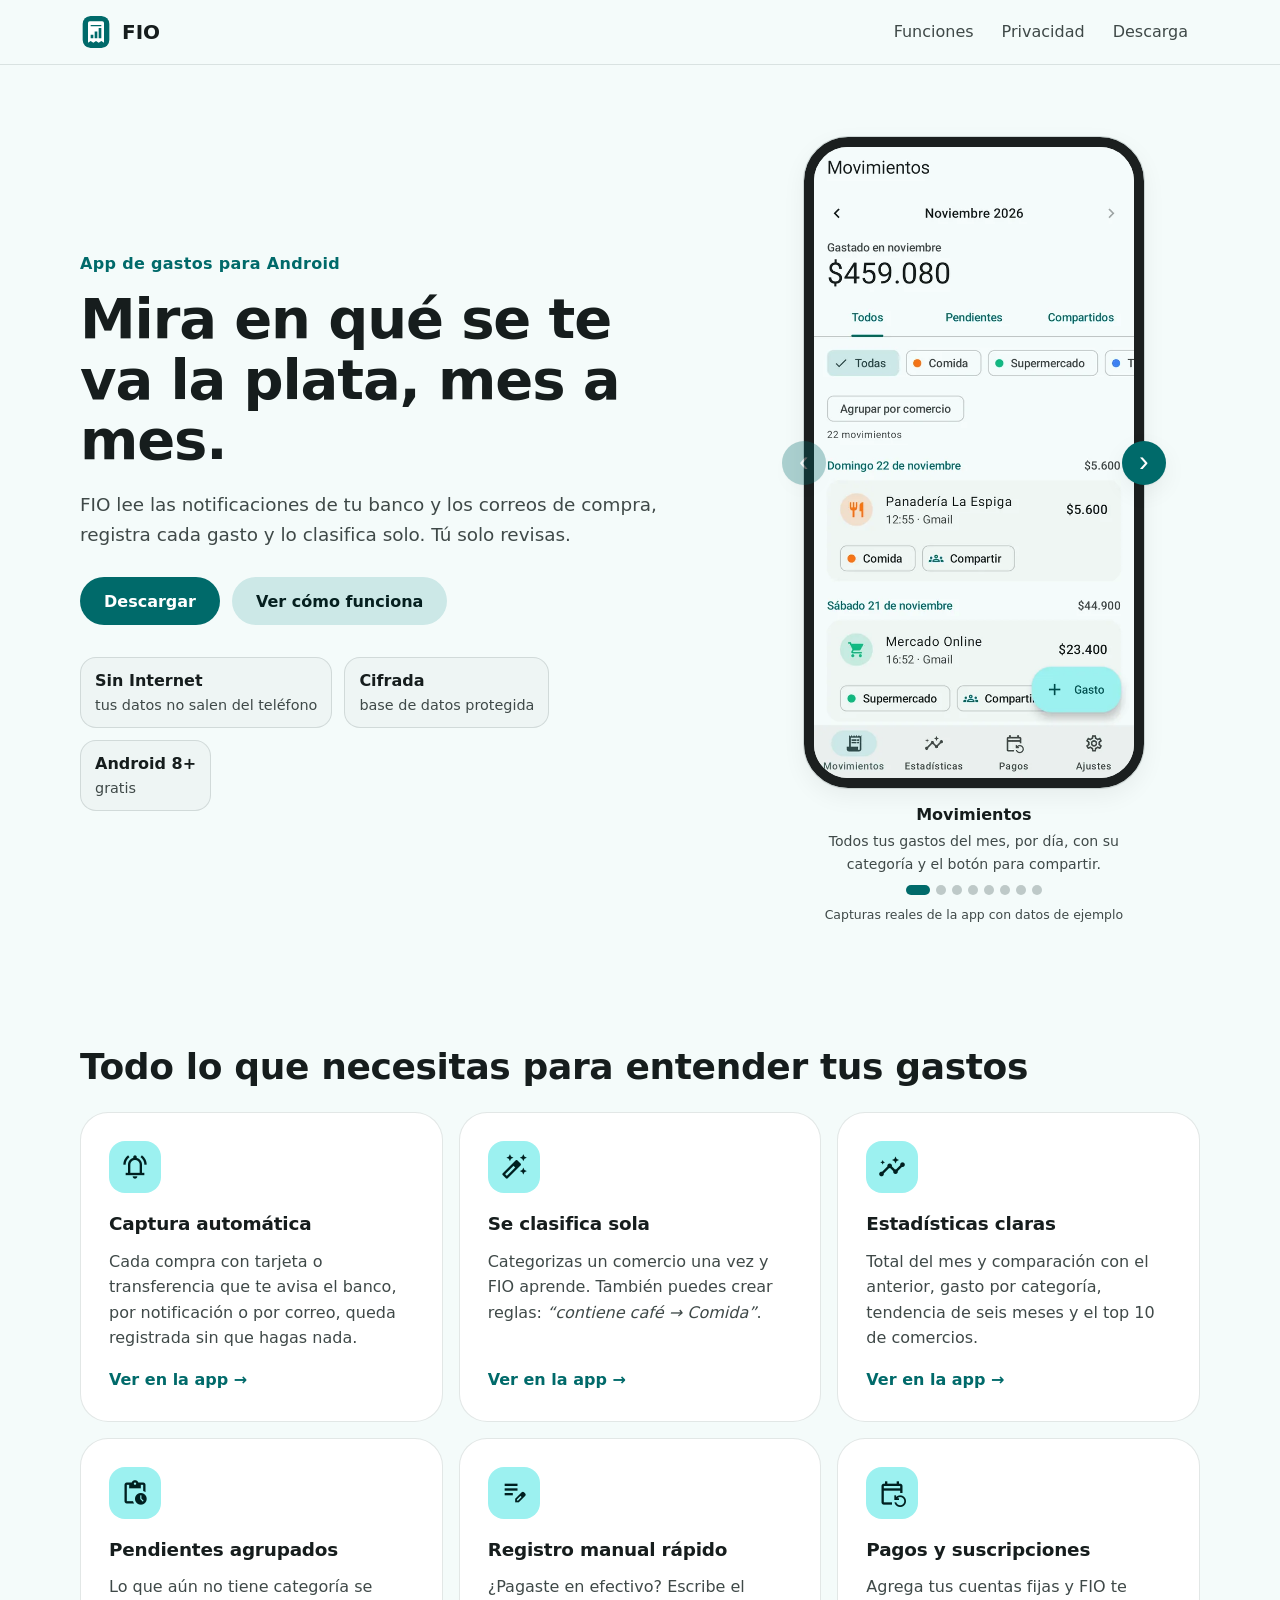
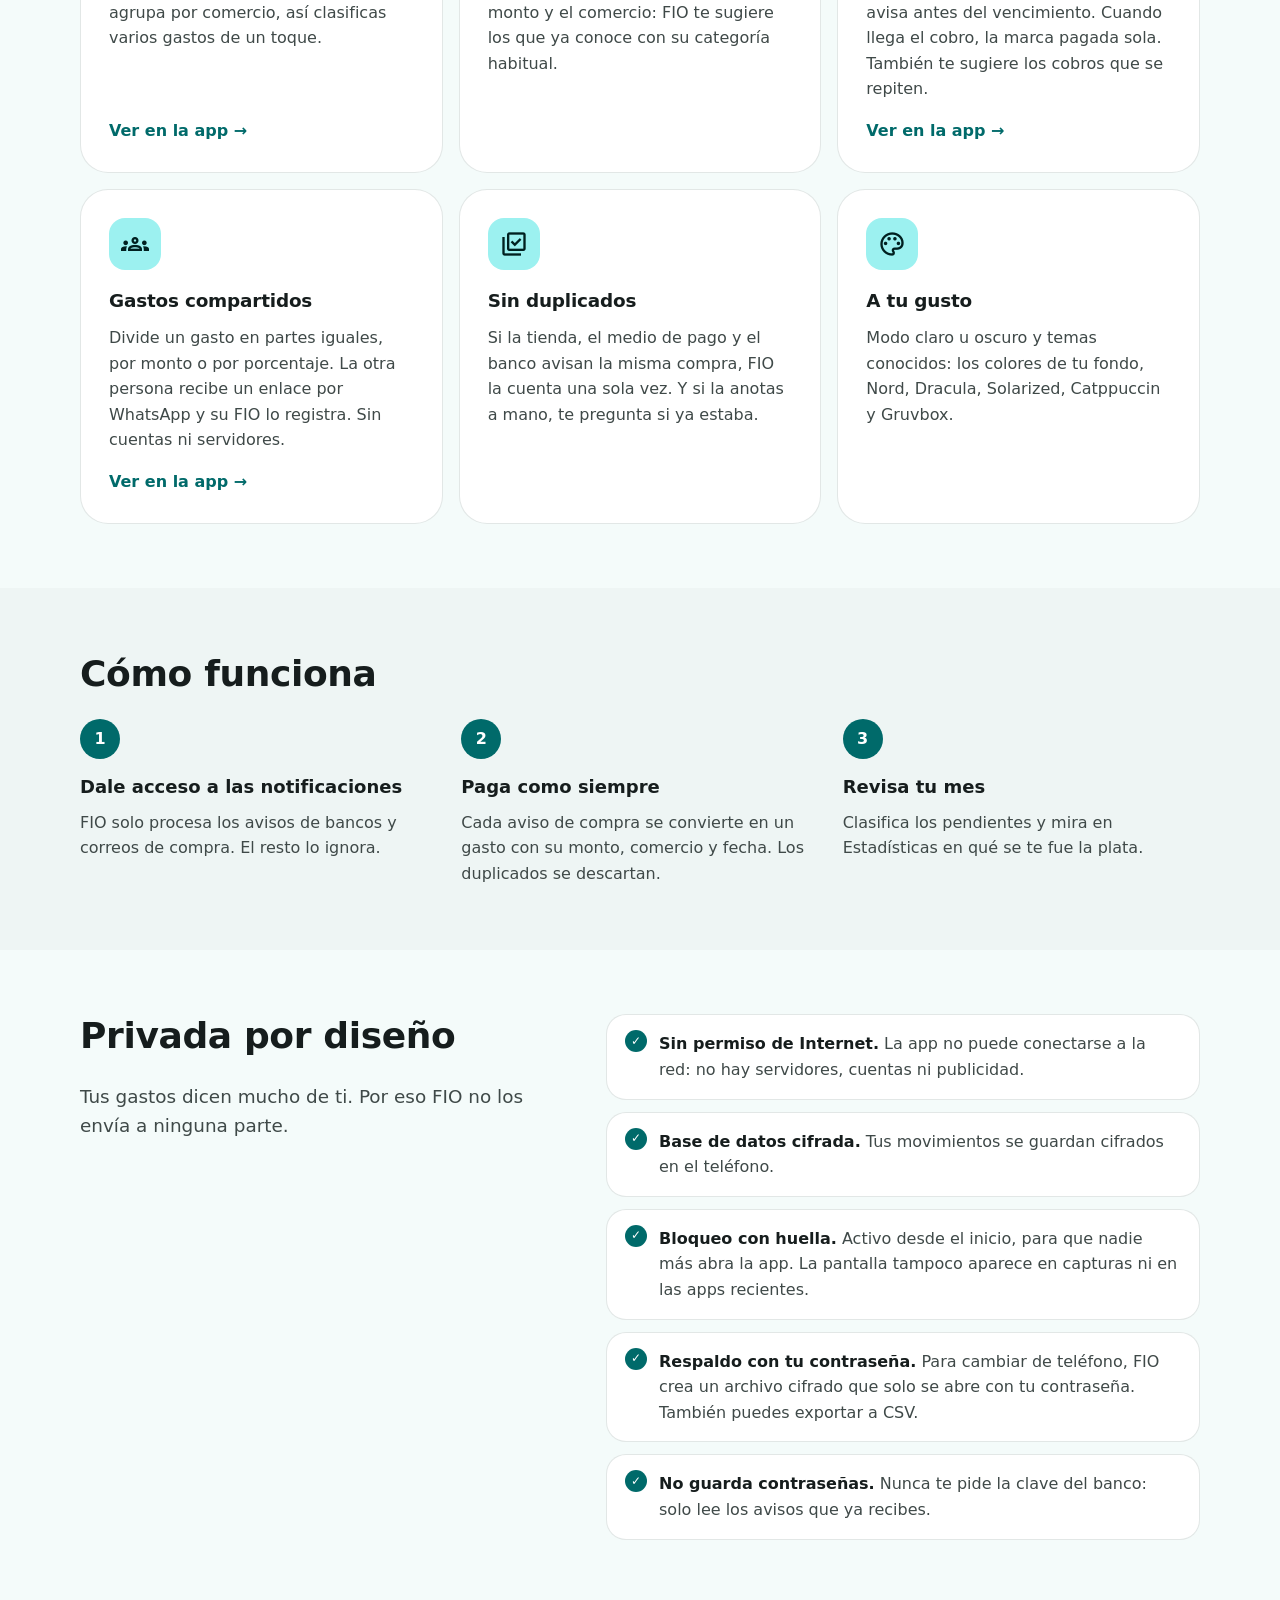
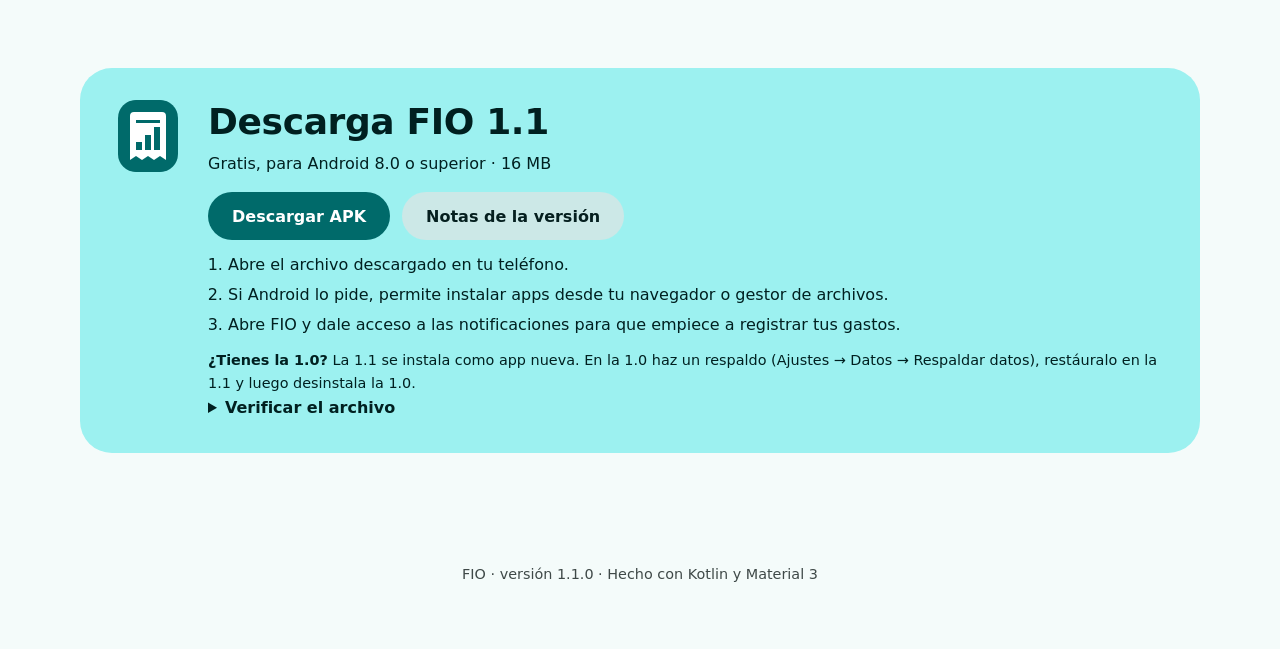
==== commit d20ecbd0: "Sitio: vuelven las tarjetas de funciones, refinadas - Se reemplaza el bento por la grilla de 9 tarje" ====
--- a/site/index.html
+++ b/site/index.html
@@ -30,7 +30,7 @@
   </header>
 
   <main id="contenido">
-    <section class="hero">
+    <section class="hero" id="inicio">
       <div class="wrap hero-grid">
         <div class="hero-copy">
           <p class="eyebrow">App de gastos para Android</p>
@@ -119,83 +119,57 @@
     <section id="funciones" class="section">
       <div class="wrap">
         <h2>Todo lo que necesitas para entender tus gastos</h2>
-        <div class="bento">
-          <article class="tile t-capture">
-            <div class="tile-text">
-              <p class="kicker">Automático</p>
-              <h3>Cada compra queda registrada sola</h3>
-              <p>FIO lee las notificaciones del banco y los correos de compra, y anota monto, comercio y fecha. ¿Pagaste en efectivo? Lo agregas en segundos, con sugerencias de los comercios que ya conoce.</p>
-            </div>
-            <div class="notif" aria-hidden="true"><span class="notif-icon">🔔</span><span><b>Tu banco</b> · Compra por $5.600 en PANADERÍA LA ESPIGA</span></div>
-            <picture class="shot">
-              <source srcset="img/dark/bento-lista.webp" media="(prefers-color-scheme: dark)">
-              <img src="img/light/bento-lista.webp" alt="Lista de movimientos de FIO con dos gastos categorizados" width="720" height="453" loading="lazy">
-            </picture>
-          </article>
-
-          <article class="tile t-rules">
-            <p class="kicker">Aprende</p>
+        <div class="grid">
+          <article class="card">
+            <span class="icon ms" aria-hidden="true">notifications_active</span>
+            <h3>Captura automática</h3>
+            <p>Cada compra con tarjeta o transferencia que te avisa el banco, por notificación o por correo, queda registrada sin que hagas nada.</p>
+            <a class="card-link" href="#inicio" data-slide="0">Ver en la app <span aria-hidden="true">→</span></a>
+          </article>
+          <article class="card">
+            <span class="icon ms" aria-hidden="true">auto_fix_high</span>
             <h3>Se clasifica sola</h3>
-            <p>Categorizas un comercio una vez y FIO lo recuerda. Lo pendiente se agrupa para clasificar varios gastos de un toque.</p>
-            <div class="group-demo" aria-hidden="true">
-              <div class="group-head"><span class="q">?</span><div><b>Panadería La Espiga</b><small>2 gastos · $12.400</small></div></div>
-              <small class="group-hint">Categorizar los 2 de una vez</small>
-            <div class="chips">
-              <span style="--c:#f97316">Comida</span><span style="--c:#10b981">Supermercado</span><span style="--c:#3b82f6">Transporte</span><span style="--c:#8b5cf6">Hogar</span><span style="--c:#06b6d4">Suscripciones</span>
-            </div>
-            </div>
-            <p class="rule" aria-hidden="true"><span>contiene “café”</span> → Comida</p>
-          </article>
-
-          <article class="tile t-bills">
-            <p class="kicker">Planifica</p>
-            <h3>Pagos sin sorpresas</h3>
-            <p>Tus cuentas fijas con aviso antes del vencimiento. Se marcan pagadas solas al llegar el cobro.</p>
-            <div class="heat" aria-hidden="true"><i class="h0"></i><i class="h2"></i><i class="h1"></i><i class="h3 due"></i><i class="h0"></i><i class="h1"></i><i class="h4"></i><i class="h2"></i><i class="h0"></i><i class="h3"></i><i class="h1 due"></i><i class="h2"></i><i class="h0"></i><i class="h1"></i></div>
-            <p class="pill" aria-hidden="true">Mañana vence Internet · ~$25.000</p>
-          </article>
-
-          <article class="tile t-shared">
-            <p class="kicker">Divide</p>
+            <p>Categorizas un comercio una vez y FIO aprende. También puedes crear reglas: <em>“contiene café → Comida”</em>.</p>
+            <a class="card-link" href="#inicio" data-slide="7">Ver en la app <span aria-hidden="true">→</span></a>
+          </article>
+          <article class="card">
+            <span class="icon ms" aria-hidden="true">insights</span>
+            <h3>Estadísticas claras</h3>
+            <p>Total del mes y comparación con el anterior, gasto por categoría, tendencia de seis meses y el top 10 de comercios.</p>
+            <a class="card-link" href="#inicio" data-slide="2">Ver en la app <span aria-hidden="true">→</span></a>
+          </article>
+          <article class="card">
+            <span class="icon ms" aria-hidden="true">pending_actions</span>
+            <h3>Pendientes agrupados</h3>
+            <p>Lo que aún no tiene categoría se agrupa por comercio, así clasificas varios gastos de un toque.</p>
+            <a class="card-link" href="#inicio" data-slide="1">Ver en la app <span aria-hidden="true">→</span></a>
+          </article>
+          <article class="card">
+            <span class="icon ms" aria-hidden="true">edit_note</span>
+            <h3>Registro manual rápido</h3>
+            <p>¿Pagaste en efectivo? Escribe el monto y el comercio: FIO te sugiere los que ya conoce con su categoría habitual.</p>
+          </article>
+          <article class="card">
+            <span class="icon ms" aria-hidden="true">event_repeat</span>
+            <h3>Pagos y suscripciones</h3>
+            <p>Agrega tus cuentas fijas y FIO te avisa antes del vencimiento. Cuando llega el cobro, la marca pagada sola. También te sugiere los cobros que se repiten.</p>
+            <a class="card-link" href="#inicio" data-slide="4">Ver en la app <span aria-hidden="true">→</span></a>
+          </article>
+          <article class="card">
+            <span class="icon ms" aria-hidden="true">groups</span>
             <h3>Gastos compartidos</h3>
-            <p>Partes iguales, por monto o por porcentaje. La otra persona recibe un enlace y su FIO lo registra.</p>
-            <div class="balance" aria-hidden="true">
-              <div><span>Te deben</span><b class="pos">$10.250</b></div>
-              <div><span>Debes</span><b class="neg">$8.500</b></div>
-              <div class="avatars"><i>C</i><i>D</i></div>
-            </div>
-          </article>
-
-          <article class="tile t-dupes">
-            <p class="kicker">Ordenado</p>
+            <p>Divide un gasto en partes iguales, por monto o por porcentaje. La otra persona recibe un enlace por WhatsApp y su FIO lo registra. Sin cuentas ni servidores.</p>
+            <a class="card-link" href="#inicio" data-slide="6">Ver en la app <span aria-hidden="true">→</span></a>
+          </article>
+          <article class="card">
+            <span class="icon ms" aria-hidden="true">library_add_check</span>
             <h3>Sin duplicados</h3>
-            <p>Si la tienda, el medio de pago y el banco avisan la misma compra, cuenta una sola vez.</p>
-            <div class="merge" aria-hidden="true">
-              <span>Tienda</span><span>Medio de pago</span><span>Banco</span>
-              <b>1 gasto</b>
-            </div>
-          </article>
-
-          <article class="tile t-stats">
-            <div class="tile-text">
-              <p class="kicker">Entiende</p>
-              <h3>En qué se te va la plata</h3>
-              <p>Total del mes comparado con el anterior, gasto por categoría, tendencia de seis meses y los comercios donde más gastas.</p>
-            </div>
-            <div class="bars" aria-hidden="true">
-              <div class="bars-head"><b>$459.080</b><span>noviembre</span></div>
-              <div class="bars-plot"><i style="--h:38%"></i><i style="--h:52%"></i><i style="--h:45%"></i><i style="--h:64%"></i><i style="--h:58%"></i><i style="--h:82%" class="now"></i></div>
-              <div class="bars-x"><span>jun</span><span>jul</span><span>ago</span><span>sep</span><span>oct</span><span>nov</span></div>
-            </div>
-          </article>
-
-          <article class="tile t-themes">
-            <p class="kicker">A tu gusto</p>
-            <h3>Claro, oscuro y temas</h3>
-            <p>Los colores de tu fondo de pantalla o temas conocidos.</p>
-            <div class="swatches" aria-hidden="true">
-              <i style="--a:#006a6a;--b:#9cf1f0" title="FIO"></i><i style="--a:#2e3440;--b:#88c0d0" title="Nord"></i><i style="--a:#282a36;--b:#bd93f9" title="Dracula"></i><i style="--a:#002b36;--b:#268bd2" title="Solarized"></i><i style="--a:#1e1e2e;--b:#cba6f7" title="Catppuccin"></i><i style="--a:#282828;--b:#fabd2f" title="Gruvbox"></i>
-            </div>
+            <p>Si la tienda, el medio de pago y el banco avisan la misma compra, FIO la cuenta una sola vez. Y si la anotas a mano, te pregunta si ya estaba.</p>
+          </article>
+          <article class="card">
+            <span class="icon ms" aria-hidden="true">palette</span>
+            <h3>A tu gusto</h3>
+            <p>Modo claro u oscuro y temas conocidos: los colores de tu fondo, Nord, Dracula, Solarized, Catppuccin y Gruvbox.</p>
           </article>
         </div>
       </div>
@@ -315,6 +289,14 @@
         if (!jumping) update(Math.round(track.scrollLeft / track.clientWidth));
       });
       update(0);
+      // "Ver en la app" de cada función: sube al teléfono y muestra esa pantalla
+      Array.prototype.forEach.call(document.querySelectorAll("[data-slide]"), function (a) {
+        a.addEventListener("click", function (e) {
+          e.preventDefault();
+          root.scrollIntoView({ behavior: "smooth", block: "center" });
+          show(Number(a.dataset.slide));
+        });
+      });
     })();
   </script>
 </body>
--- a/site/styles.css
+++ b/site/styles.css
@@ -22,8 +22,6 @@
   --cat-subs: #0b8fb3;
   --radius: 28px;
   --phone-frame: #1b1f1f;
-  --heat-0: #fee2e2; --heat-1: #fca5a5; --heat-2: #f87171; --heat-3: #dc2626; --heat-4: #991b1b;
-  --pos: #1b6d2f; --neg: #ba1a1a;
   --shadow: 0 1px 2px rgb(0 0 0 / 0.06), 0 8px 24px rgb(0 0 0 / 0.06);
   color-scheme: light dark;
 }
@@ -50,8 +48,6 @@
     --cat-subs: #5cc8e6;
     --shadow: 0 1px 2px rgb(0 0 0 / 0.4), 0 8px 24px rgb(0 0 0 / 0.3);
     --phone-frame: #303838;
-    --heat-0: #3b1a1a; --heat-1: #632222; --heat-2: #8f2a2a; --heat-3: #c53434; --heat-4: #ef6464;
-    --pos: #8fd88f; --neg: #ffb4ab;
   }
 }
 
@@ -166,13 +162,32 @@
 .section { padding: 64px 0; }
 .grid { display: grid; grid-template-columns: repeat(3, 1fr); gap: 16px; }
 .card {
-  background: var(--surface); border-radius: var(--radius); padding: 24px;
+  display: flex; flex-direction: column; gap: 10px;
+  background: var(--surface); border-radius: var(--radius); padding: 28px;
   border: 1px solid color-mix(in srgb, var(--outline) 45%, transparent);
-}
+  transition: border-color 0.2s, box-shadow 0.2s, transform 0.2s;
+}
+.card:hover { border-color: color-mix(in srgb, var(--primary) 55%, transparent); box-shadow: var(--shadow); transform: translateY(-2px); }
+@media (prefers-reduced-motion: reduce) { .card, .card:hover { transition: none; transform: none; } }
+.card h3 { margin: 6px 0 0; font-size: 1.15rem; letter-spacing: -0.01em; }
 .card p { margin: 0; color: var(--text-muted); }
 .icon {
-  width: 48px; height: 48px; display: grid; place-items: center;
-  background: var(--tonal); border-radius: 16px; font-size: 1.4rem; margin-bottom: 16px;
+  width: 52px; height: 52px; display: grid; place-items: center; border-radius: 16px;
+  background: var(--primary-container); color: var(--on-primary-container);
+}
+.card-link { margin-top: auto; padding-top: 6px; font-weight: 600; text-decoration: none; color: var(--primary); }
+.card-link span { display: inline-block; transition: transform 0.2s; }
+.card-link:hover span { transform: translateX(3px); }
+
+/* Íconos de Material (subconjunto local: no se carga nada de terceros) */
+@font-face {
+  font-family: "Material Symbols Outlined"; font-style: normal; font-weight: 400; font-display: block;
+  src: url("fonts/material-symbols.woff2") format("woff2");
+}
+.ms {
+  font-family: "Material Symbols Outlined"; font-weight: normal; font-style: normal; font-size: 28px; line-height: 1;
+  letter-spacing: normal; text-transform: none; white-space: nowrap; direction: ltr;
+  -webkit-font-feature-settings: "liga"; font-feature-settings: "liga"; -webkit-font-smoothing: antialiased;
 }
 
 .steps-section { background: var(--surface-low); }
@@ -235,109 +250,3 @@
 .verify code { word-break: break-all; font-size: 0.8rem; }
 .note { font-size: 0.9rem; margin: 0 0 12px; }
 
-/* Funciones en bento */
-.bento { display: grid; grid-template-columns: repeat(6, 1fr); gap: 16px; }
-.tile {
-  position: relative; overflow: hidden;
-  background: var(--surface); border-radius: var(--radius); padding: 28px;
-  border: 1px solid color-mix(in srgb, var(--outline) 45%, transparent);
-  display: flex; flex-direction: column; gap: 10px;
-}
-.tile h3 { font-size: 1.3rem; line-height: 1.25; margin: 0; letter-spacing: -0.01em; }
-.tile p { margin: 0; color: var(--text-muted); }
-.tile .kicker { color: var(--primary); font-weight: 700; font-size: 0.78rem; letter-spacing: 0.08em; text-transform: uppercase; }
-.t-capture { grid-column: span 4; grid-row: span 2; background: var(--surface-low); }
-.t-rules { grid-column: span 2; grid-row: span 2; }
-.t-bills, .t-shared, .t-dupes, .t-themes { grid-column: span 2; }
-.t-stats { grid-column: span 4; flex-direction: row; align-items: center; gap: 28px; }
-.t-stats .tile-text { flex: 1; display: grid; gap: 10px; }
-
-/* Captura: aviso del banco que se convierte en gasto */
-.t-capture .tile-text { display: grid; gap: 10px; max-width: 34em; }
-.notif {
-  align-self: flex-start; display: flex; gap: 10px; align-items: center; margin-top: 8px;
-  background: var(--surface); border-radius: 16px; padding: 10px 14px; font-size: 0.85rem;
-  box-shadow: var(--shadow); max-width: 100%;
-}
-.notif-icon { width: 30px; height: 30px; border-radius: 10px; display: grid; place-items: center; background: var(--tonal); flex: none; }
-.shot { margin: 8px auto -28px; display: block; width: min(440px, 100%); }
-.shot img {
-  width: 100%; height: auto; display: block; border-radius: 22px 22px 0 0;
-  border: 1px solid color-mix(in srgb, var(--outline) 60%, transparent); border-bottom: 0; box-shadow: var(--shadow);
-  -webkit-mask-image: linear-gradient(#000 75%, transparent); mask-image: linear-gradient(#000 75%, transparent);
-}
-
-/* Clasifica: chips de categoría y una regla */
-.group-demo {
-  margin-top: auto; display: grid; gap: 10px; padding: 16px; border-radius: 20px;
-  background: var(--surface-low); border: 1px solid color-mix(in srgb, var(--outline) 45%, transparent);
-}
-.group-head { display: flex; gap: 12px; align-items: center; }
-.group-head .q { width: 36px; height: 36px; border-radius: 50%; display: grid; place-items: center; background: var(--surface-high); color: var(--text-muted); font-weight: 700; flex: none; }
-.group-head div { display: grid; }
-.group-head small, .group-hint { color: var(--text-muted); font-size: 0.8rem; }
-.chips { display: flex; flex-wrap: wrap; gap: 8px; }
-.chips span {
-  display: inline-flex; align-items: center; gap: 8px; padding: 6px 12px; border-radius: 10px; font-size: 0.85rem;
-  border: 1px solid var(--outline);
-}
-.chips span::before { content: ""; width: 9px; height: 9px; border-radius: 50%; background: var(--c); }
-.chips span:first-child { background: var(--tonal); color: var(--on-tonal); border-color: transparent; }
-.rule { font-size: 0.9rem; color: var(--text) !important; }
-.rule span { font-weight: 600; }
-
-/* Pagos: calendario con escala de rojos */
-.heat { display: grid; grid-template-columns: repeat(7, 1fr); gap: 5px; margin-top: auto; padding-top: 8px; }
-.heat i { aspect-ratio: 1; border-radius: 6px; position: relative; }
-.heat .h0 { background: var(--surface-high); } .heat .h1 { background: var(--heat-1); } .heat .h2 { background: var(--heat-2); }
-.heat .h3 { background: var(--heat-3); } .heat .h4 { background: var(--heat-4); }
-.heat .due::after { content: ""; position: absolute; left: 50%; bottom: 3px; width: 6px; height: 6px; margin-left: -3px; border-radius: 50%; background: var(--primary); box-shadow: 0 0 0 1.5px var(--surface); }
-.pill { align-self: flex-start; font-size: 0.8rem; font-weight: 600; color: var(--on-tonal) !important; background: var(--tonal); padding: 5px 10px; border-radius: 999px; }
-
-/* Compartidos: saldo */
-.balance { display: flex; gap: 20px; align-items: flex-end; margin-top: auto; padding-top: 8px; }
-.balance div { display: grid; }
-.balance span { font-size: 0.78rem; color: var(--text-muted); }
-.balance b { font-size: 1.45rem; letter-spacing: -0.01em; }
-.balance .pos { color: var(--pos); } .balance .neg { color: var(--neg); }
-.avatars { margin-left: auto; display: flex !important; }
-.avatars i {
-  width: 34px; height: 34px; border-radius: 50%; display: grid; place-items: center; font-style: normal; font-weight: 700;
-  background: var(--primary-container); color: var(--on-primary-container); border: 2px solid var(--surface); margin-left: -8px;
-}
-
-/* Sin duplicados: tres avisos, un gasto */
-.merge { display: flex; flex-wrap: wrap; align-items: center; gap: 6px; margin-top: auto; padding-top: 8px; font-size: 0.8rem; }
-.merge span { padding: 4px 10px; border-radius: 999px; border: 1px dashed var(--outline); color: var(--text-muted); }
-.merge b { padding: 4px 12px; border-radius: 999px; background: var(--primary); color: var(--on-primary); }
-.merge b::before { content: "→ "; }
-
-/* Estadísticas: barras de 6 meses */
-.bars { flex: 0 0 min(300px, 45%); background: var(--surface-low); border-radius: 20px; padding: 16px 18px 12px; }
-.bars-head { display: flex; align-items: baseline; gap: 8px; margin-bottom: 10px; }
-.bars-head b { font-size: 1.4rem; letter-spacing: -0.01em; }
-.bars-head span { font-size: 0.8rem; color: var(--text-muted); }
-.bars-plot { height: 110px; display: flex; align-items: flex-end; gap: 10px; border-bottom: 1px solid var(--outline); }
-.bars-plot i { flex: 1; height: var(--h); background: var(--surface-high); border-radius: 6px 6px 0 0; }
-.bars-plot i.now { background: var(--primary); }
-.bars-x { display: flex; gap: 10px; margin-top: 6px; }
-.bars-x span { flex: 1; text-align: center; font-size: 0.72rem; color: var(--text-muted); }
-
-/* Temas: muestras */
-.swatches { display: flex; gap: 10px; margin-top: auto; padding-top: 8px; flex-wrap: wrap; }
-.swatches i { width: 34px; height: 34px; border-radius: 50%; background: linear-gradient(135deg, var(--a) 50%, var(--b) 50%); border: 2px solid var(--surface); box-shadow: 0 0 0 1px var(--outline); }
-
-@media (max-width: 900px) {
-  .bento { grid-template-columns: repeat(2, 1fr); }
-  .t-capture, .t-stats { grid-column: span 2; }
-  .t-rules { grid-row: auto; }
-  .t-rules, .t-bills, .t-shared, .t-dupes, .t-themes { grid-column: span 1; }
-}
-@media (max-width: 600px) {
-  .bento { grid-template-columns: 1fr; }
-  .shot { margin-bottom: -22px; }
-  .t-capture, .t-stats, .t-rules, .t-bills, .t-shared, .t-dupes, .t-themes { grid-column: span 1; }
-  .tile { padding: 22px; }
-  .t-stats { flex-direction: column; align-items: stretch; }
-  .bars { flex-basis: auto; }
-}
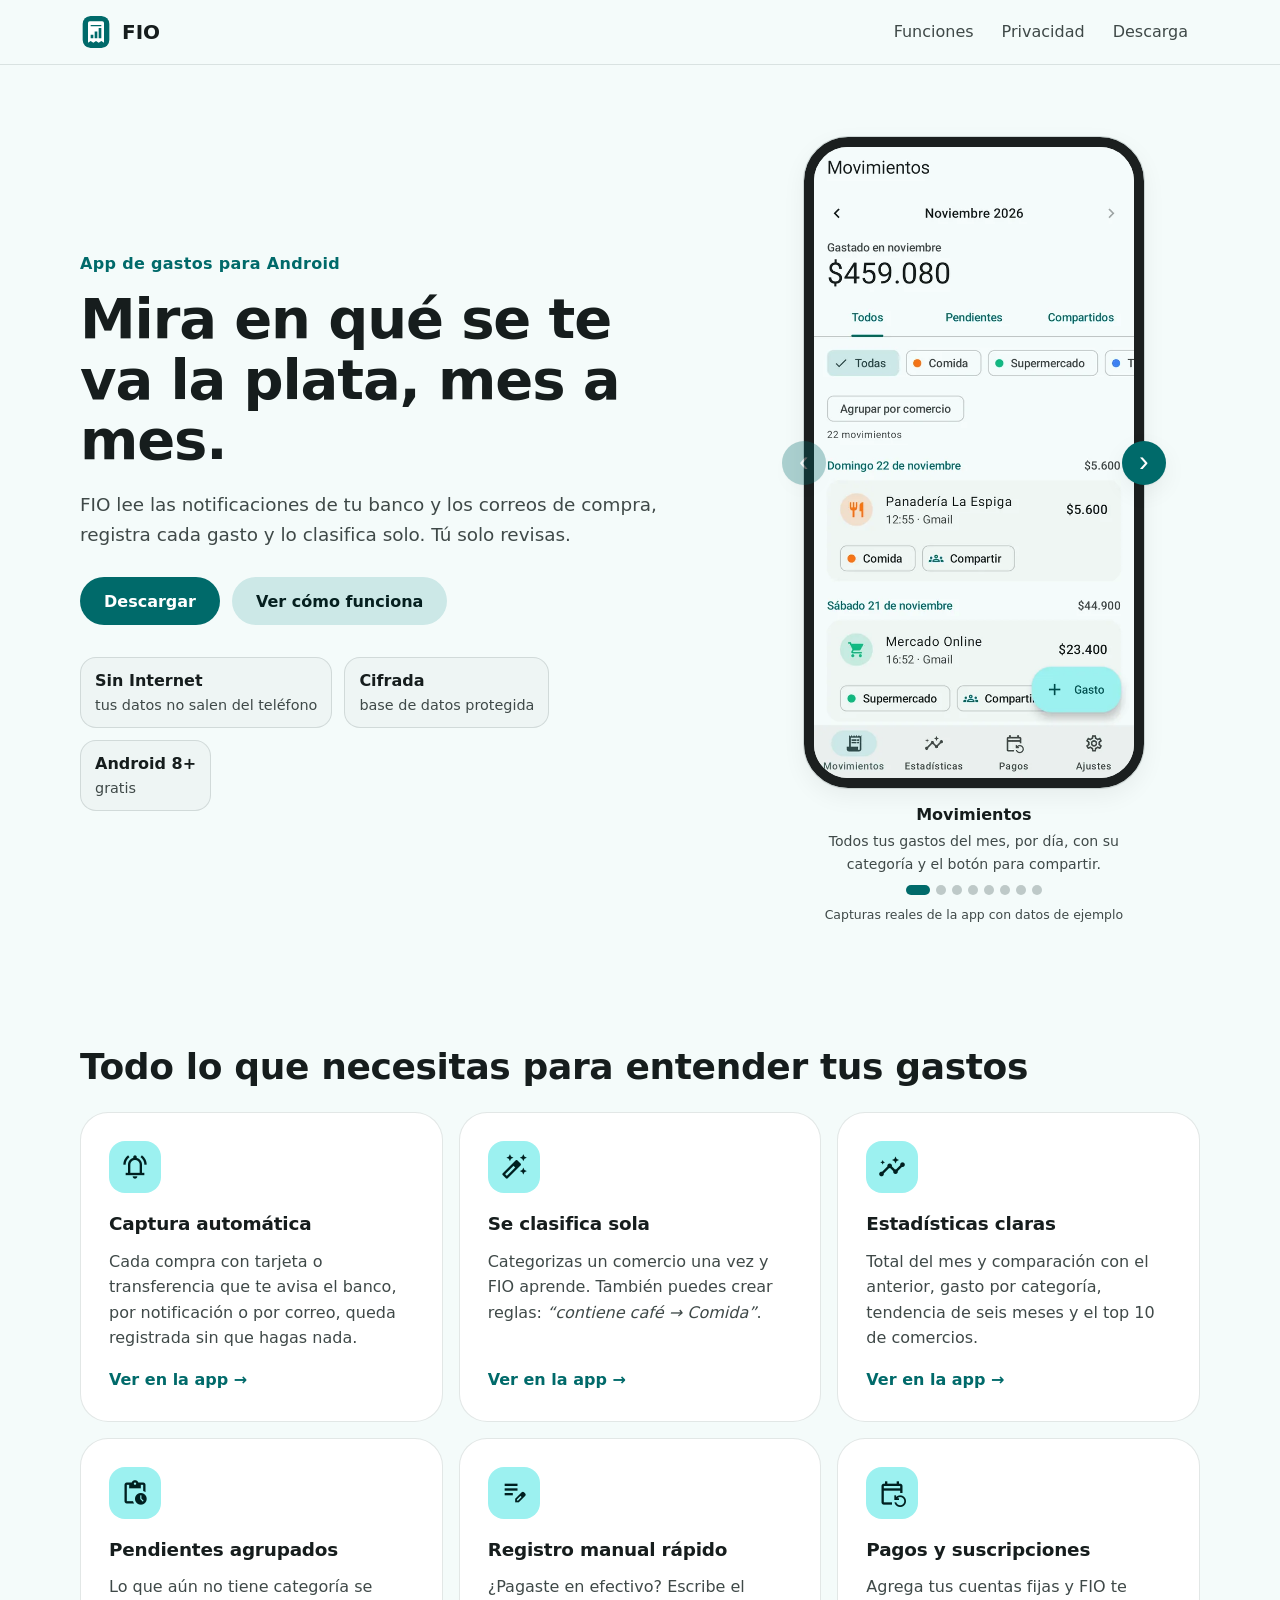
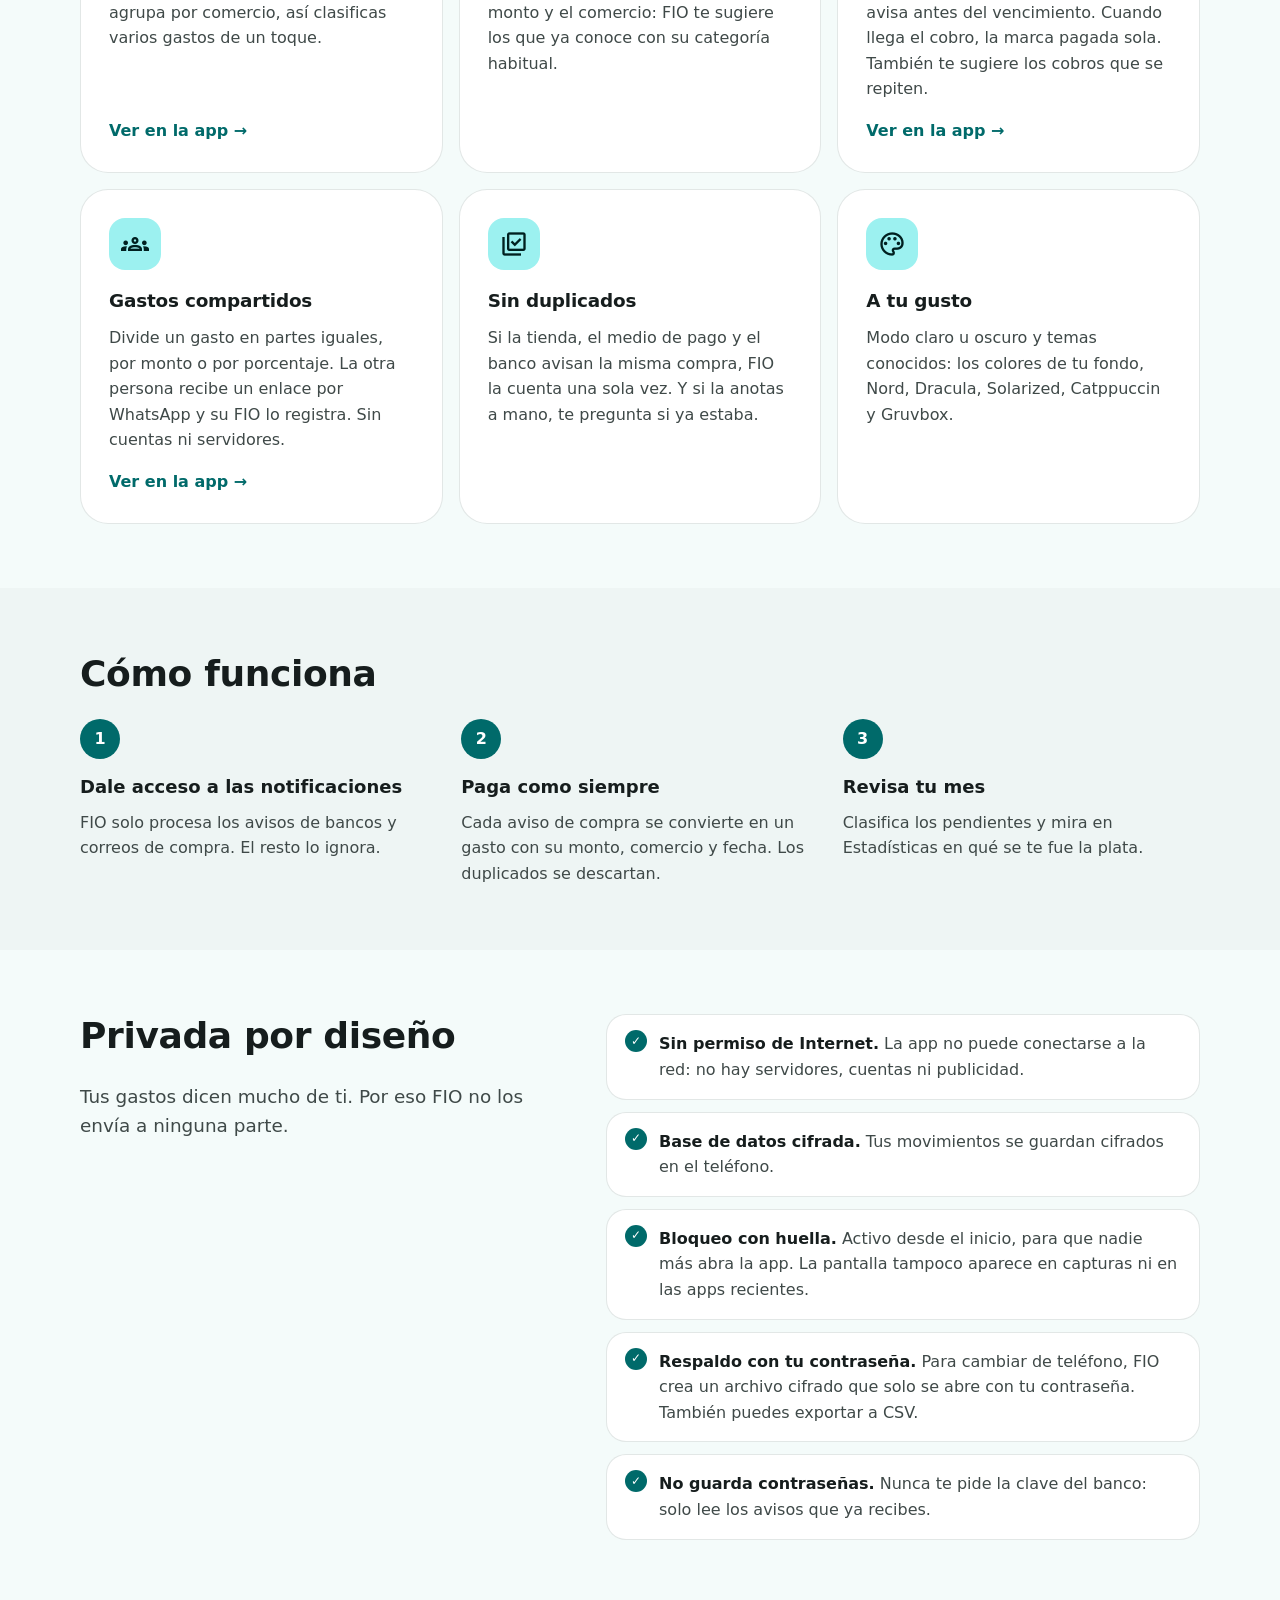
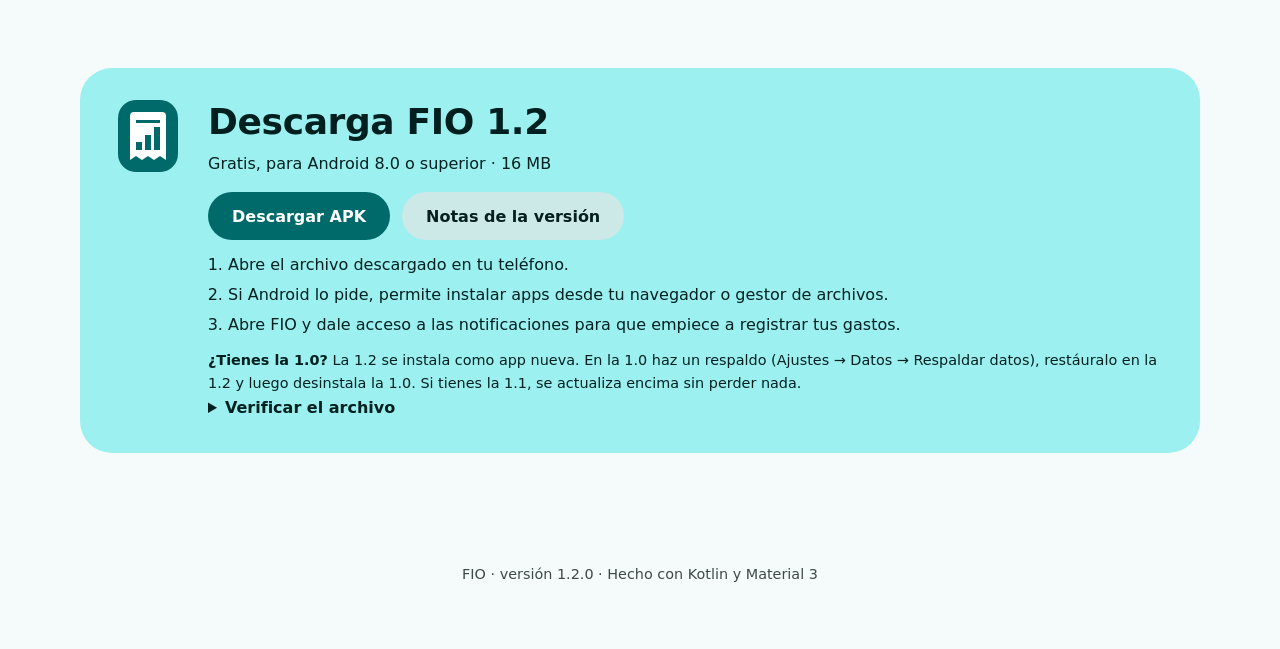
==== commit ddb32b96: "Sitio: FIO 1.2.0 (sin servicio de accesibilidad) Co-Authored-By: Claude Opus 5.5 <noreply@anthropic." ====
--- a/site/index.html
+++ b/site/index.html
@@ -215,21 +215,21 @@
       <div class="wrap download-card">
         <img src="favicon.svg" alt="" width="72" height="72">
         <div>
-          <h2>Descarga FIO 1.1</h2>
+          <h2>Descarga FIO 1.2</h2>
           <p>Gratis, para Android 8.0 o superior · 16 MB</p>
           <div class="actions download-actions">
-            <a class="btn btn-filled" href="https://github.com/stuvms/fio-web/releases/download/v1.1.0/fio-1.1.0.apk" download>Descargar APK</a>
-            <a class="btn btn-tonal" href="https://github.com/stuvms/fio-web/releases/tag/v1.1.0">Notas de la versión</a>
+            <a class="btn btn-filled" href="https://github.com/stuvms/fio-web/releases/download/v1.2.0/fio-1.2.0.apk" download>Descargar APK</a>
+            <a class="btn btn-tonal" href="https://github.com/stuvms/fio-web/releases/tag/v1.2.0">Notas de la versión</a>
           </div>
           <ol class="install">
             <li>Abre el archivo descargado en tu teléfono.</li>
             <li>Si Android lo pide, permite instalar apps desde tu navegador o gestor de archivos.</li>
             <li>Abre FIO y dale acceso a las notificaciones para que empiece a registrar tus gastos.</li>
           </ol>
-          <p class="note"><strong>¿Tienes la 1.0?</strong> La 1.1 se instala como app nueva. En la 1.0 haz un respaldo (Ajustes → Datos → Respaldar datos), restáuralo en la 1.1 y luego desinstala la 1.0.</p>
+          <p class="note"><strong>¿Tienes la 1.0?</strong> La 1.2 se instala como app nueva. En la 1.0 haz un respaldo (Ajustes → Datos → Respaldar datos), restáuralo en la 1.2 y luego desinstala la 1.0. Si tienes la 1.1, se actualiza encima sin perder nada.</p>
           <details class="verify">
             <summary>Verificar el archivo</summary>
-            <p>SHA-256 del APK:<br><code>0ec4922e21980d0b74e6a7c4e53fdcfe1d3f148d7fb5c041878bb70c6bf71714</code></p>
+            <p>SHA-256 del APK:<br><code>02a49b8bbf44dd0f2bfaf7f30a1b436d24db7a2344881965d86af3c15c6378b4</code></p>
             <p>Certificado de firma (SHA-256):<br><code>73:63:38:FA:D4:E8:BC:8F:88:49:0A:5C:F1:DF:B4:34:31:7E:0E:1A:B8:29:46:43:6E:CC:0C:54:9B:94:61:7E</code></p>
           </details>
         </div>
@@ -239,7 +239,7 @@
 
   <footer class="footer">
     <div class="wrap">
-      <p>FIO · versión 1.1.0 · Hecho con Kotlin y Material 3</p>
+      <p>FIO · versión 1.2.0 · Hecho con Kotlin y Material 3</p>
     </div>
   </footer>
   <script>
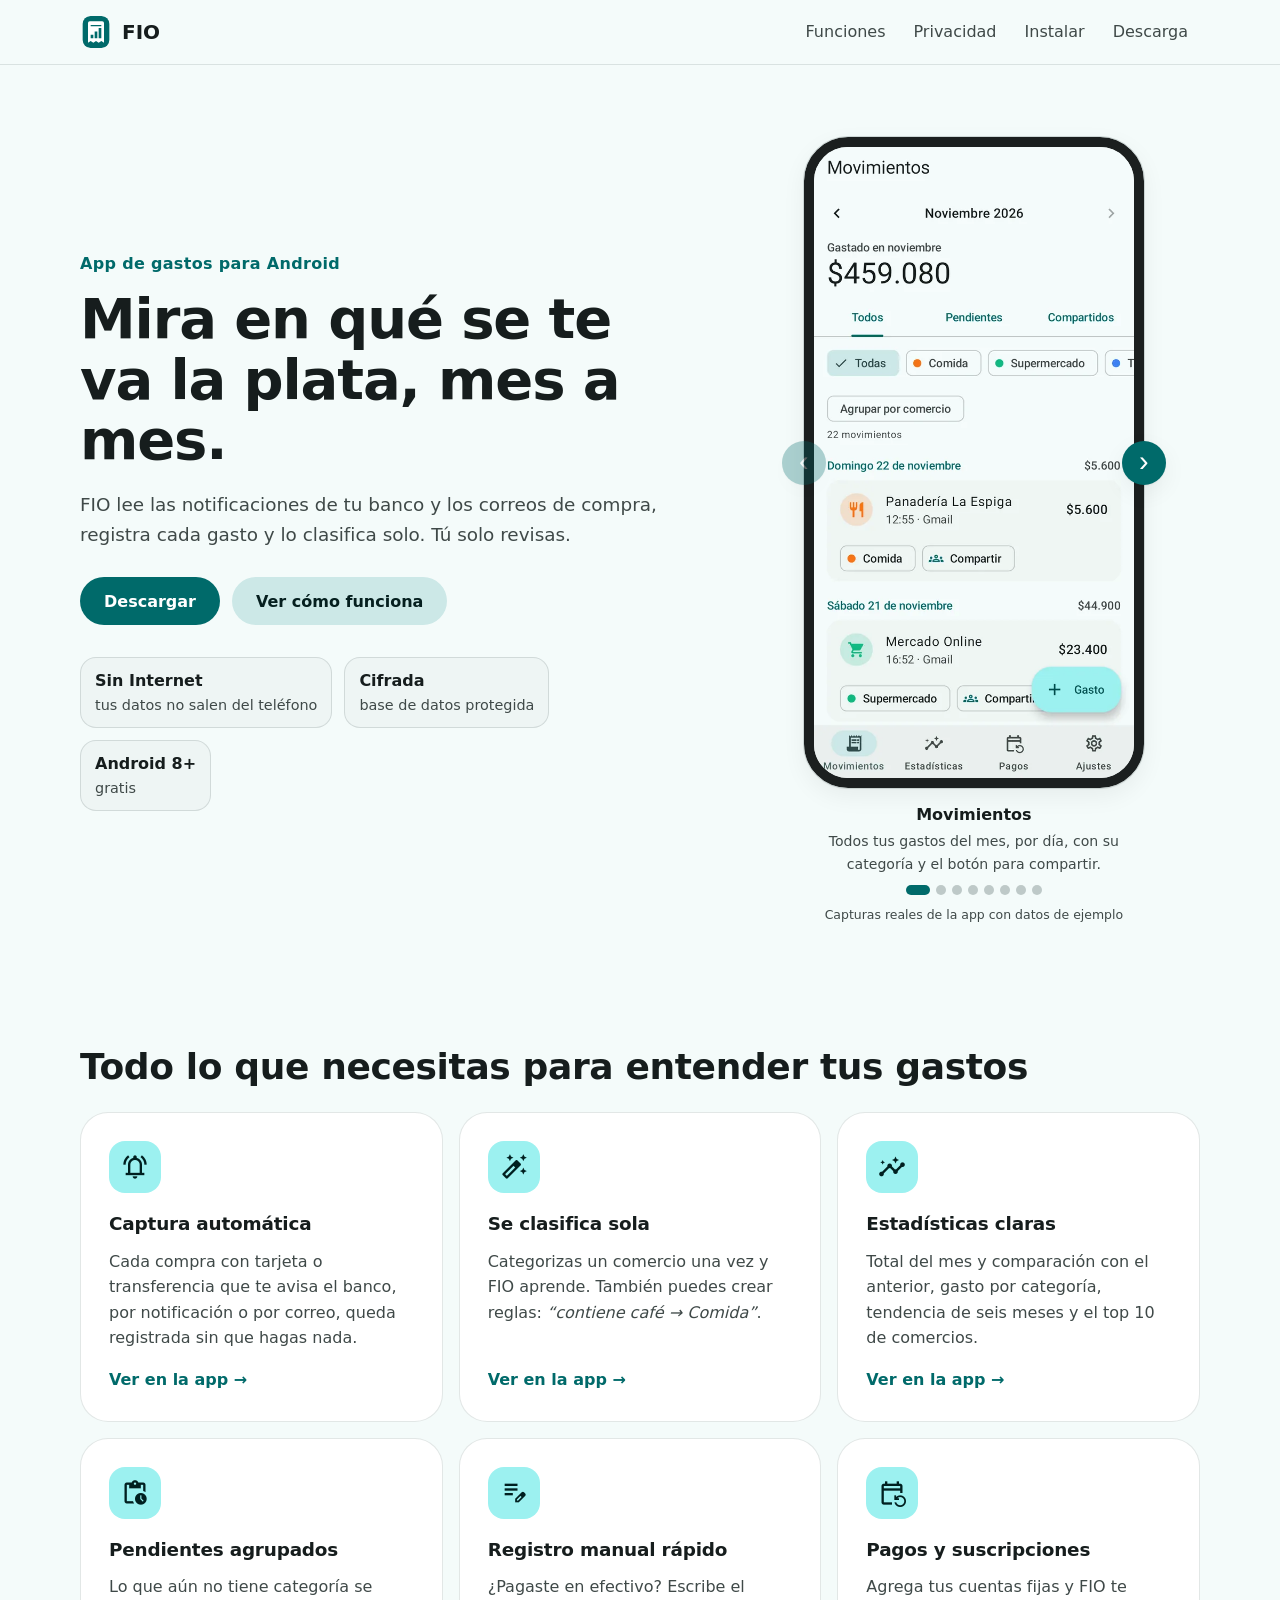
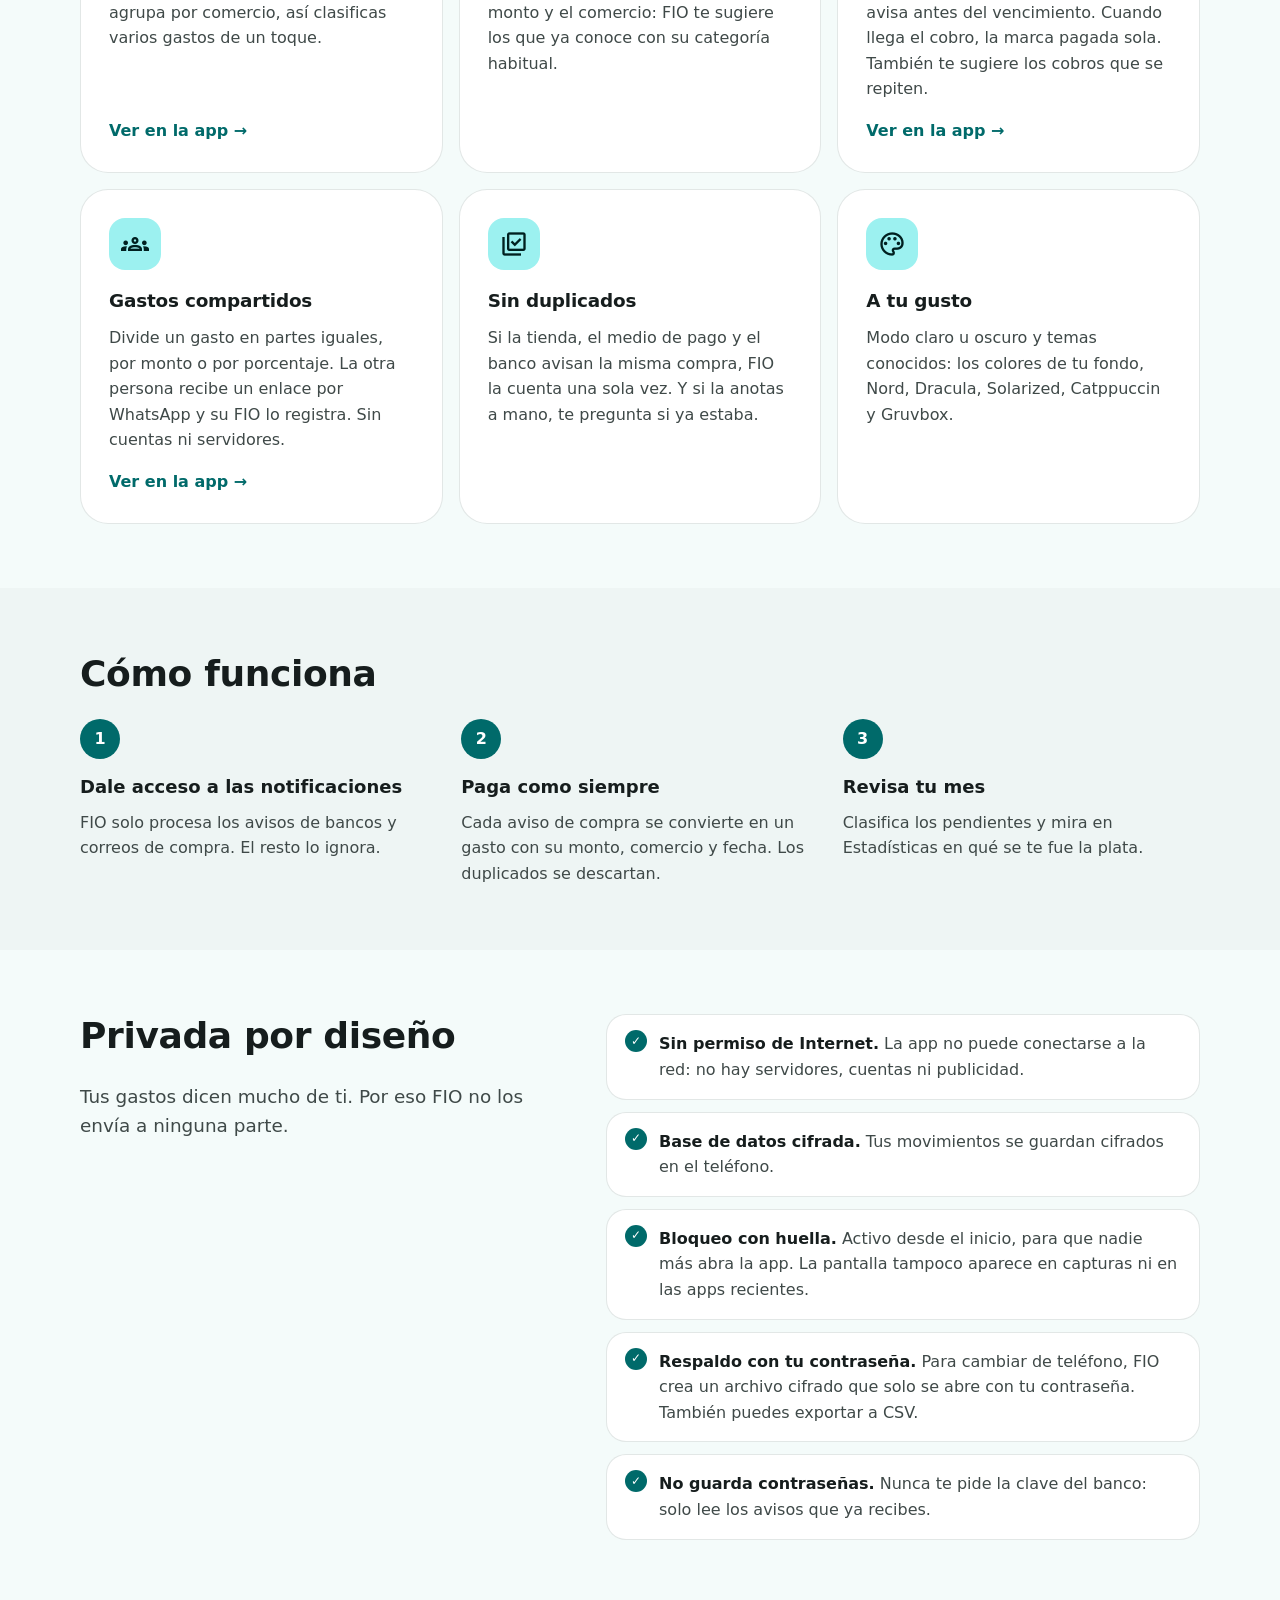
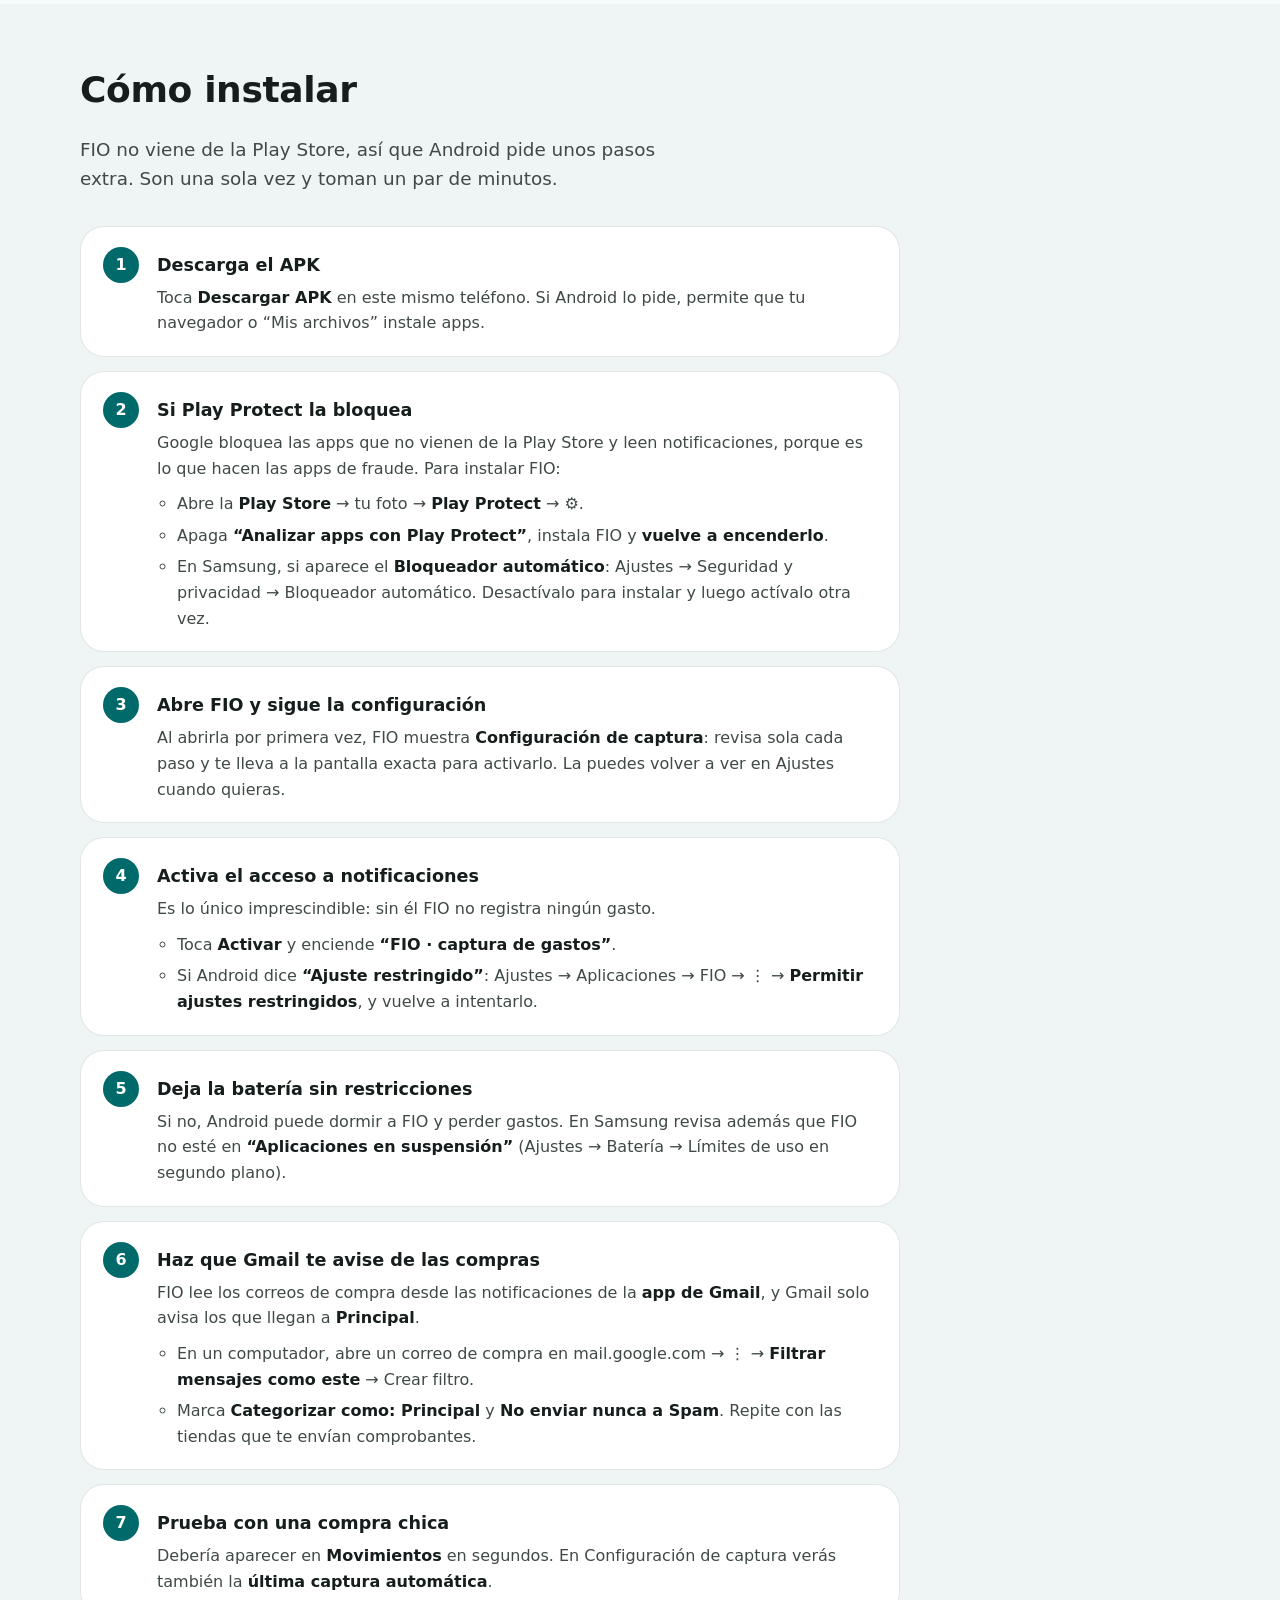
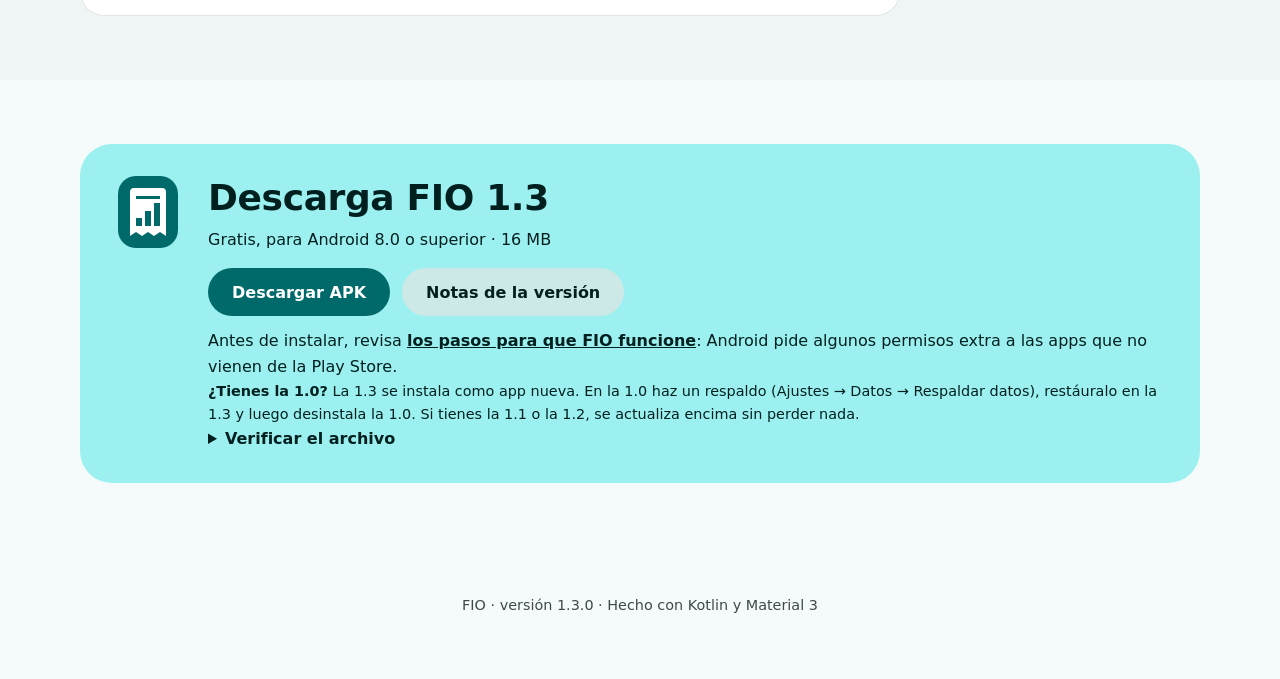
==== commit 64f2a70f: "Sitio: FIO 1.3.0 y sección "Cómo instalar" - 7 pasos para que FIO funcione: descarga, Play Protect y" ====
--- a/site/index.html
+++ b/site/index.html
@@ -24,6 +24,7 @@
       <nav aria-label="Secciones">
         <a href="#funciones">Funciones</a>
         <a href="#privacidad">Privacidad</a>
+        <a href="#instalar">Instalar</a>
         <a href="#descarga">Descarga</a>
       </nav>
     </div>
@@ -211,25 +212,71 @@
       </div>
     </section>
 
+    <section id="instalar" class="section install-section">
+      <div class="wrap">
+        <h2>Cómo instalar</h2>
+        <p class="lead">FIO no viene de la Play Store, así que Android pide unos pasos extra. Son una sola vez y toman un par de minutos.</p>
+        <ol class="install-steps">
+            <li>
+              <h3>Descarga el APK</h3>
+              <p>Toca <strong>Descargar APK</strong> en este mismo teléfono. Si Android lo pide, permite que tu navegador o “Mis archivos” instale apps.</p>
+            </li>
+            <li>
+              <h3>Si Play Protect la bloquea</h3>
+              <p>Google bloquea las apps que no vienen de la Play Store y leen notificaciones, porque es lo que hacen las apps de fraude. Para instalar FIO:</p>
+              <ul>
+                <li>Abre la <strong>Play Store</strong> → tu foto → <strong>Play Protect</strong> → ⚙️.</li>
+                <li>Apaga <strong>“Analizar apps con Play Protect”</strong>, instala FIO y <strong>vuelve a encenderlo</strong>.</li>
+                <li>En Samsung, si aparece el <strong>Bloqueador automático</strong>: Ajustes → Seguridad y privacidad → Bloqueador automático. Desactívalo para instalar y luego actívalo otra vez.</li>
+              </ul>
+            </li>
+            <li>
+              <h3>Abre FIO y sigue la configuración</h3>
+              <p>Al abrirla por primera vez, FIO muestra <strong>Configuración de captura</strong>: revisa sola cada paso y te lleva a la pantalla exacta para activarlo. La puedes volver a ver en Ajustes cuando quieras.</p>
+            </li>
+            <li>
+              <h3>Activa el acceso a notificaciones</h3>
+              <p>Es lo único imprescindible: sin él FIO no registra ningún gasto.</p>
+              <ul>
+                <li>Toca <strong>Activar</strong> y enciende <strong>“FIO · captura de gastos”</strong>.</li>
+                <li>Si Android dice <strong>“Ajuste restringido”</strong>: Ajustes → Aplicaciones → FIO → ⋮ → <strong>Permitir ajustes restringidos</strong>, y vuelve a intentarlo.</li>
+              </ul>
+            </li>
+            <li>
+              <h3>Deja la batería sin restricciones</h3>
+              <p>Si no, Android puede dormir a FIO y perder gastos. En Samsung revisa además que FIO no esté en <strong>“Aplicaciones en suspensión”</strong> (Ajustes → Batería → Límites de uso en segundo plano).</p>
+            </li>
+            <li>
+              <h3>Haz que Gmail te avise de las compras</h3>
+              <p>FIO lee los correos de compra desde las notificaciones de la <strong>app de Gmail</strong>, y Gmail solo avisa los que llegan a <strong>Principal</strong>.</p>
+              <ul>
+                <li>En un computador, abre un correo de compra en mail.google.com → ⋮ → <strong>Filtrar mensajes como este</strong> → Crear filtro.</li>
+                <li>Marca <strong>Categorizar como: Principal</strong> y <strong>No enviar nunca a Spam</strong>. Repite con las tiendas que te envían comprobantes.</li>
+              </ul>
+            </li>
+            <li>
+              <h3>Prueba con una compra chica</h3>
+              <p>Debería aparecer en <strong>Movimientos</strong> en segundos. En Configuración de captura verás también la <strong>última captura automática</strong>.</p>
+            </li>
+        </ol>
+      </div>
+    </section>
+
     <section id="descarga" class="section download">
       <div class="wrap download-card">
         <img src="favicon.svg" alt="" width="72" height="72">
         <div>
-          <h2>Descarga FIO 1.2</h2>
+          <h2>Descarga FIO 1.3</h2>
           <p>Gratis, para Android 8.0 o superior · 16 MB</p>
           <div class="actions download-actions">
-            <a class="btn btn-filled" href="https://github.com/stuvms/fio-web/releases/download/v1.2.0/fio-1.2.0.apk" download>Descargar APK</a>
-            <a class="btn btn-tonal" href="https://github.com/stuvms/fio-web/releases/tag/v1.2.0">Notas de la versión</a>
+            <a class="btn btn-filled" href="https://github.com/stuvms/fio-web/releases/download/v1.3.0/fio-1.3.0.apk" download>Descargar APK</a>
+            <a class="btn btn-tonal" href="https://github.com/stuvms/fio-web/releases/tag/v1.3.0">Notas de la versión</a>
           </div>
-          <ol class="install">
-            <li>Abre el archivo descargado en tu teléfono.</li>
-            <li>Si Android lo pide, permite instalar apps desde tu navegador o gestor de archivos.</li>
-            <li>Abre FIO y dale acceso a las notificaciones para que empiece a registrar tus gastos.</li>
-          </ol>
-          <p class="note"><strong>¿Tienes la 1.0?</strong> La 1.2 se instala como app nueva. En la 1.0 haz un respaldo (Ajustes → Datos → Respaldar datos), restáuralo en la 1.2 y luego desinstala la 1.0. Si tienes la 1.1, se actualiza encima sin perder nada.</p>
+          <p class="install-link">Antes de instalar, revisa <a href="#instalar">los pasos para que FIO funcione</a>: Android pide algunos permisos extra a las apps que no vienen de la Play Store.</p>
+          <p class="note"><strong>¿Tienes la 1.0?</strong> La 1.3 se instala como app nueva. En la 1.0 haz un respaldo (Ajustes → Datos → Respaldar datos), restáuralo en la 1.3 y luego desinstala la 1.0. Si tienes la 1.1 o la 1.2, se actualiza encima sin perder nada.</p>
           <details class="verify">
             <summary>Verificar el archivo</summary>
-            <p>SHA-256 del APK:<br><code>02a49b8bbf44dd0f2bfaf7f30a1b436d24db7a2344881965d86af3c15c6378b4</code></p>
+            <p>SHA-256 del APK:<br><code>0a1689f529beba8fd7cf5adaa2923a9dc477d91ae8c35d55e4f06786609ad227</code></p>
             <p>Certificado de firma (SHA-256):<br><code>73:63:38:FA:D4:E8:BC:8F:88:49:0A:5C:F1:DF:B4:34:31:7E:0E:1A:B8:29:46:43:6E:CC:0C:54:9B:94:61:7E</code></p>
           </details>
         </div>
@@ -239,7 +286,7 @@
 
   <footer class="footer">
     <div class="wrap">
-      <p>FIO · versión 1.2.0 · Hecho con Kotlin y Material 3</p>
+      <p>FIO · versión 1.3.0 · Hecho con Kotlin y Material 3</p>
     </div>
   </footer>
   <script>
--- a/site/styles.css
+++ b/site/styles.css
@@ -250,3 +250,27 @@
 .verify code { word-break: break-all; font-size: 0.8rem; }
 .note { font-size: 0.9rem; margin: 0 0 12px; }
 
+
+/* Cómo instalar */
+.install-section { background: var(--surface-low); }
+.install-section .lead { margin-bottom: 32px; }
+.install-steps { list-style: none; counter-reset: paso; margin: 0; padding: 0; display: grid; gap: 14px; max-width: 820px; }
+.install-steps > li {
+  counter-increment: paso; position: relative; padding: 20px 24px 20px 76px;
+  background: var(--surface); border-radius: 24px; border: 1px solid color-mix(in srgb, var(--outline) 45%, transparent);
+}
+.install-steps > li::before {
+  content: counter(paso); position: absolute; left: 22px; top: 20px;
+  width: 36px; height: 36px; border-radius: 50%; display: grid; place-items: center;
+  background: var(--primary); color: var(--on-primary); font-weight: 700;
+}
+.install-steps h3 { margin: 4px 0 6px; font-size: 1.1rem; }
+.install-steps p { margin: 0; color: var(--text-muted); }
+.install-steps ul { margin: 10px 0 0; padding-left: 20px; color: var(--text-muted); display: grid; gap: 6px; }
+.install-steps strong { color: var(--text); }
+.install-link { margin: 12px 0; }
+.install-link a { font-weight: 600; color: inherit; }
+@media (max-width: 600px) {
+  .install-steps > li { padding: 18px 18px 18px 64px; }
+  .install-steps > li::before { left: 16px; top: 18px; width: 32px; height: 32px; }
+}
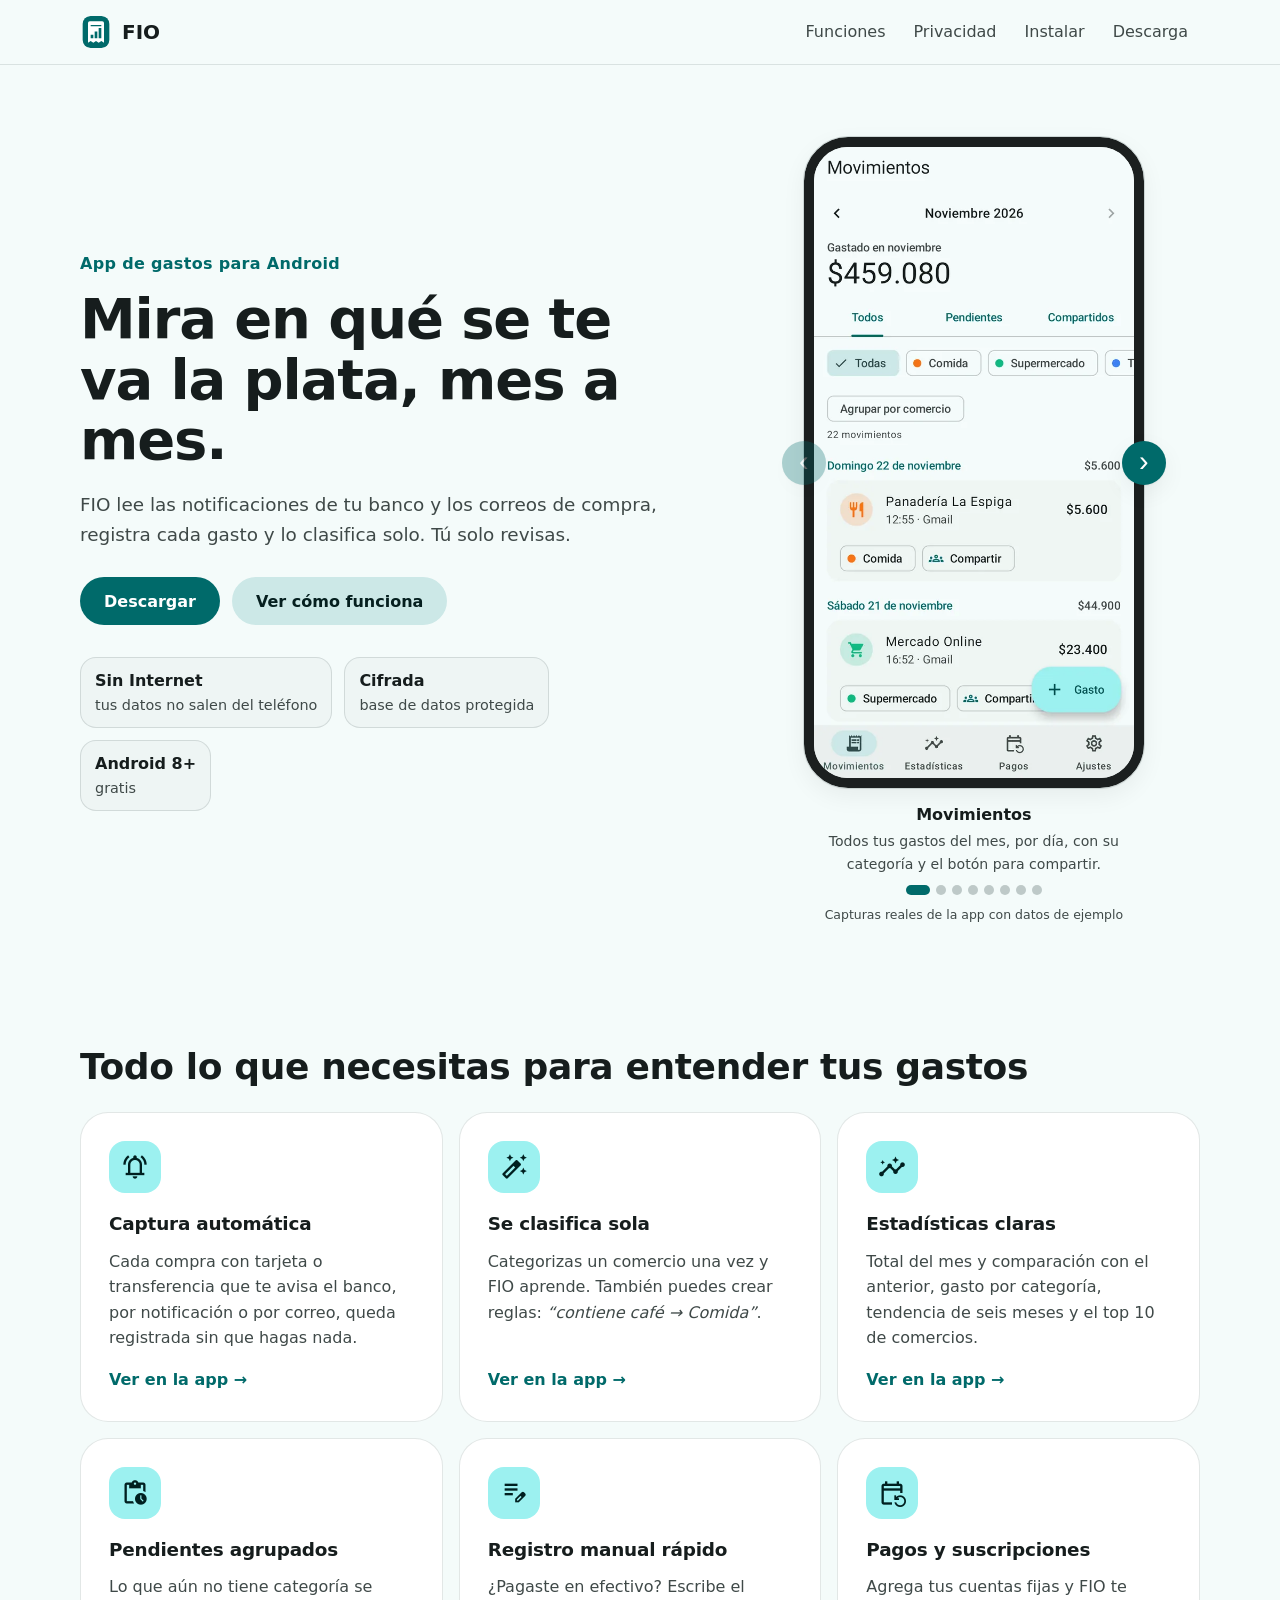
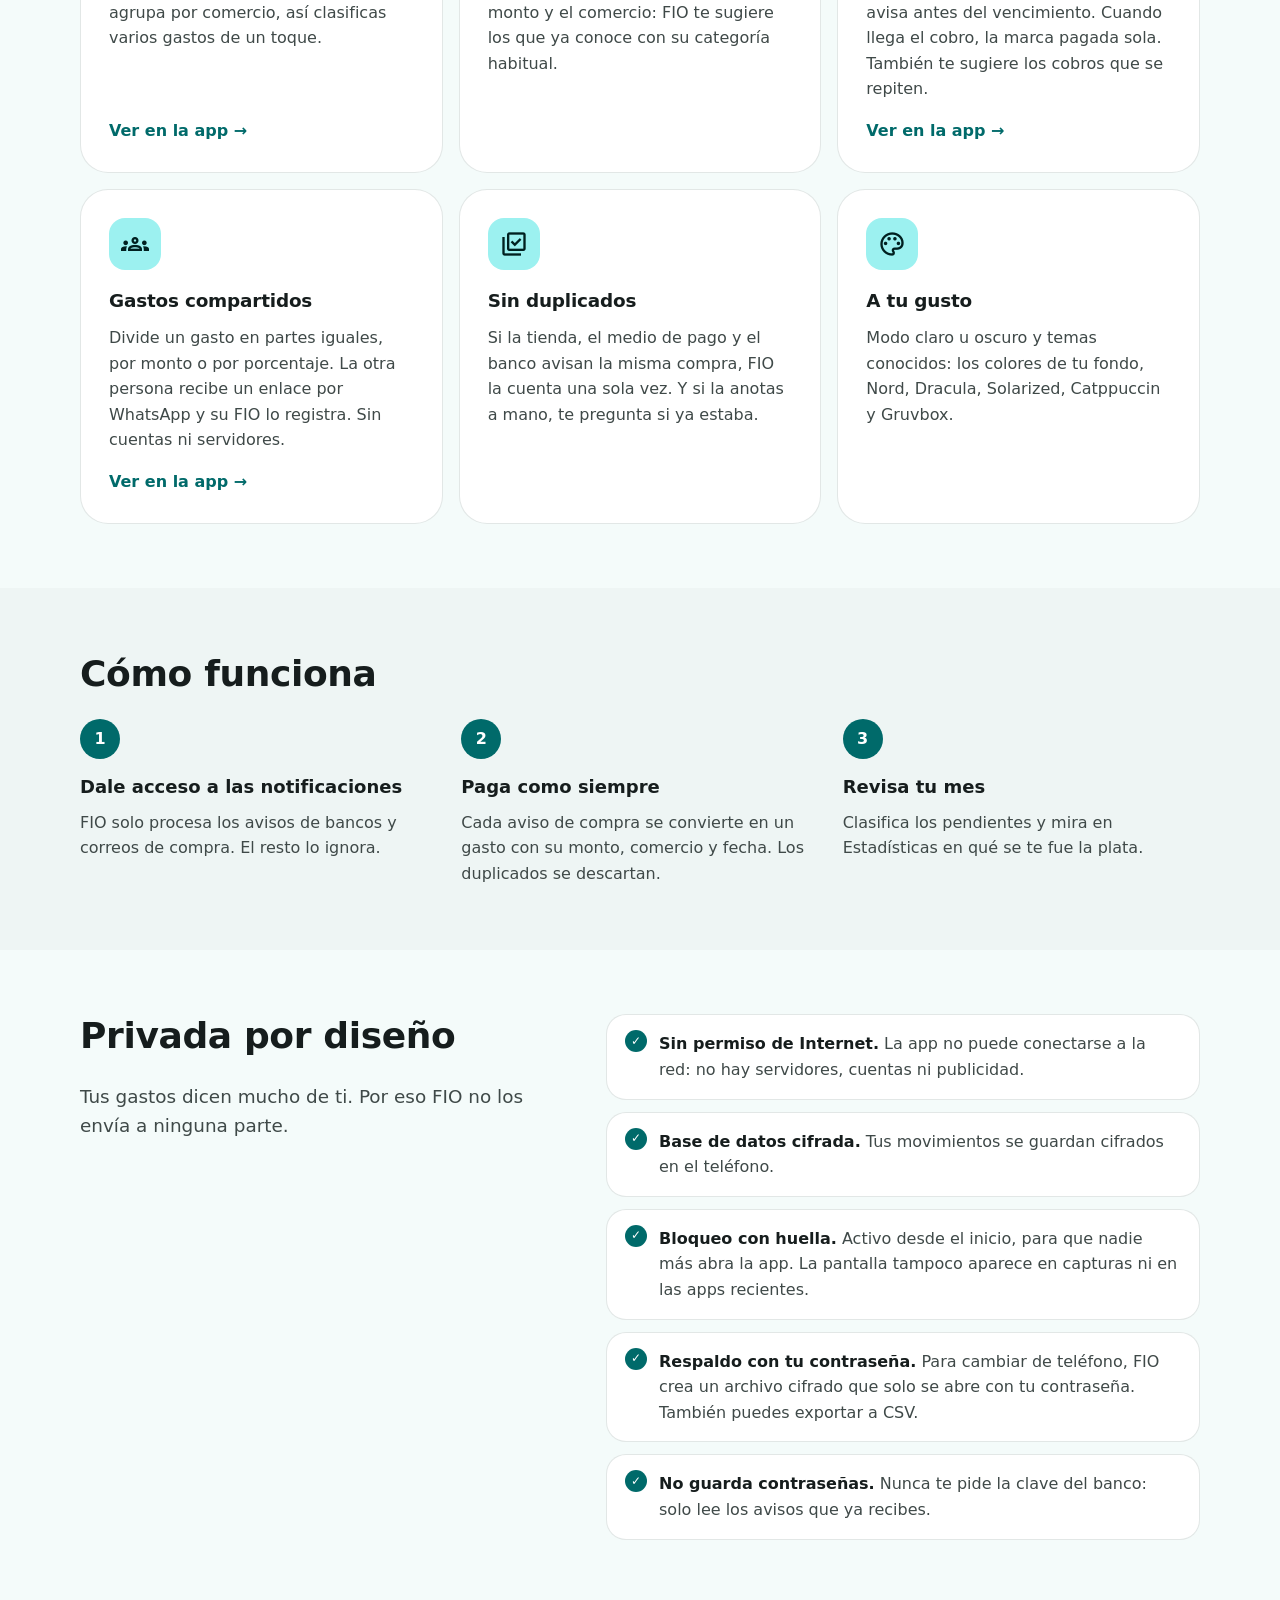
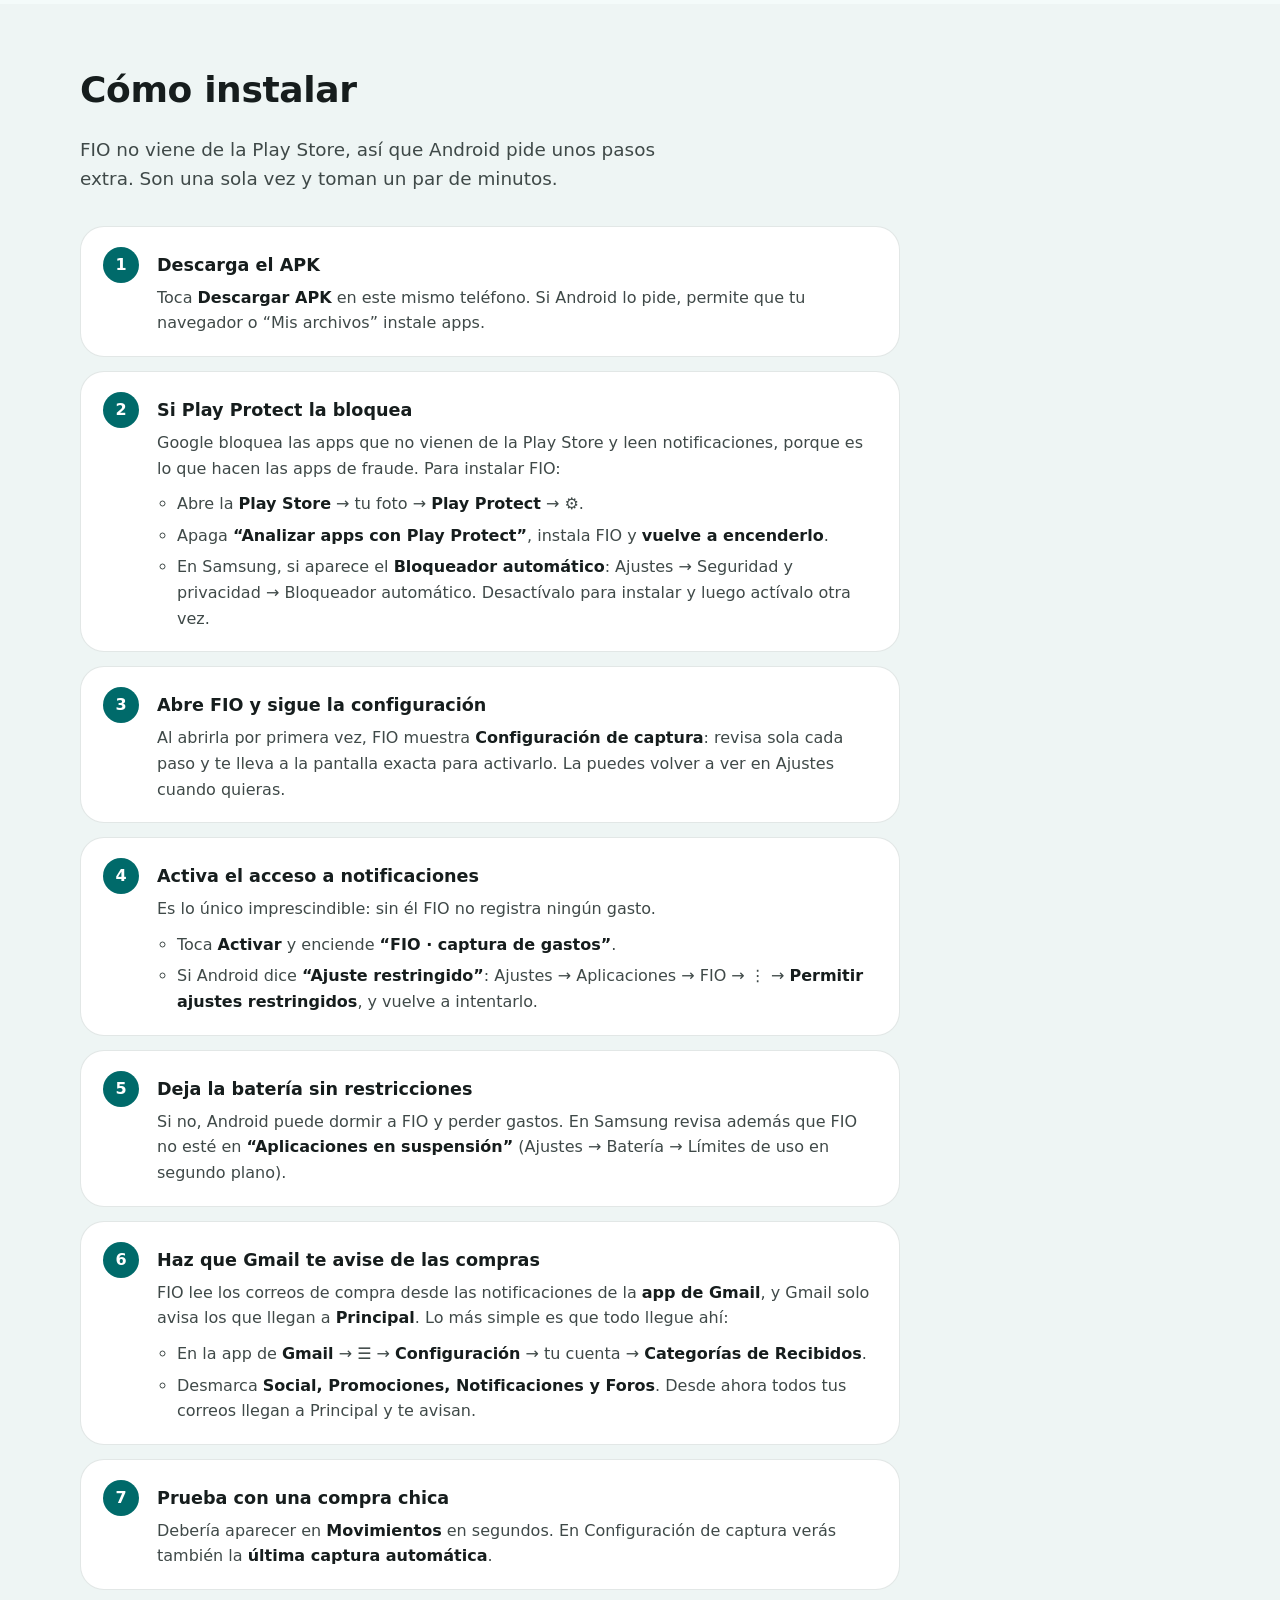
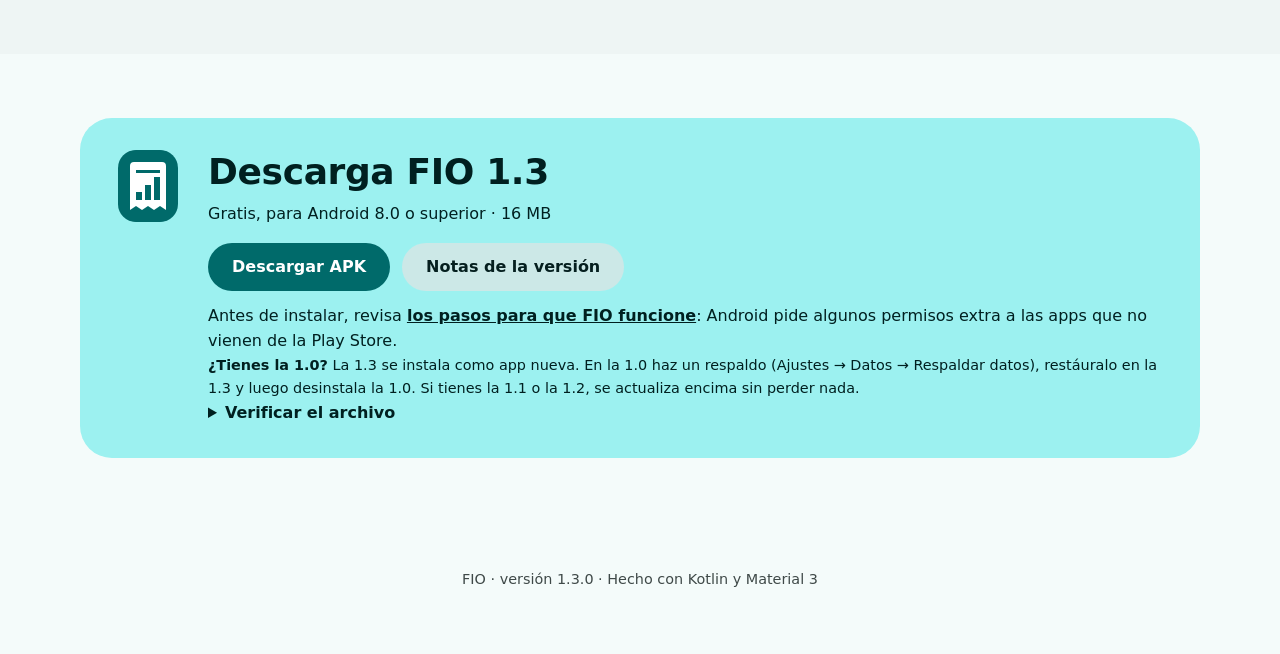
==== commit 340d505d: "Sitio: paso de Gmail con "Categorías de Recibidos" en vez de filtros Desmarcar las categorías desde " ====
--- a/site/index.html
+++ b/site/index.html
@@ -248,10 +248,10 @@
             </li>
             <li>
               <h3>Haz que Gmail te avise de las compras</h3>
-              <p>FIO lee los correos de compra desde las notificaciones de la <strong>app de Gmail</strong>, y Gmail solo avisa los que llegan a <strong>Principal</strong>.</p>
+              <p>FIO lee los correos de compra desde las notificaciones de la <strong>app de Gmail</strong>, y Gmail solo avisa los que llegan a <strong>Principal</strong>. Lo más simple es que todo llegue ahí:</p>
               <ul>
-                <li>En un computador, abre un correo de compra en mail.google.com → ⋮ → <strong>Filtrar mensajes como este</strong> → Crear filtro.</li>
-                <li>Marca <strong>Categorizar como: Principal</strong> y <strong>No enviar nunca a Spam</strong>. Repite con las tiendas que te envían comprobantes.</li>
+                <li>En la app de <strong>Gmail</strong> → ☰ → <strong>Configuración</strong> → tu cuenta → <strong>Categorías de Recibidos</strong>.</li>
+                <li>Desmarca <strong>Social, Promociones, Notificaciones y Foros</strong>. Desde ahora todos tus correos llegan a Principal y te avisan.</li>
               </ul>
             </li>
             <li>
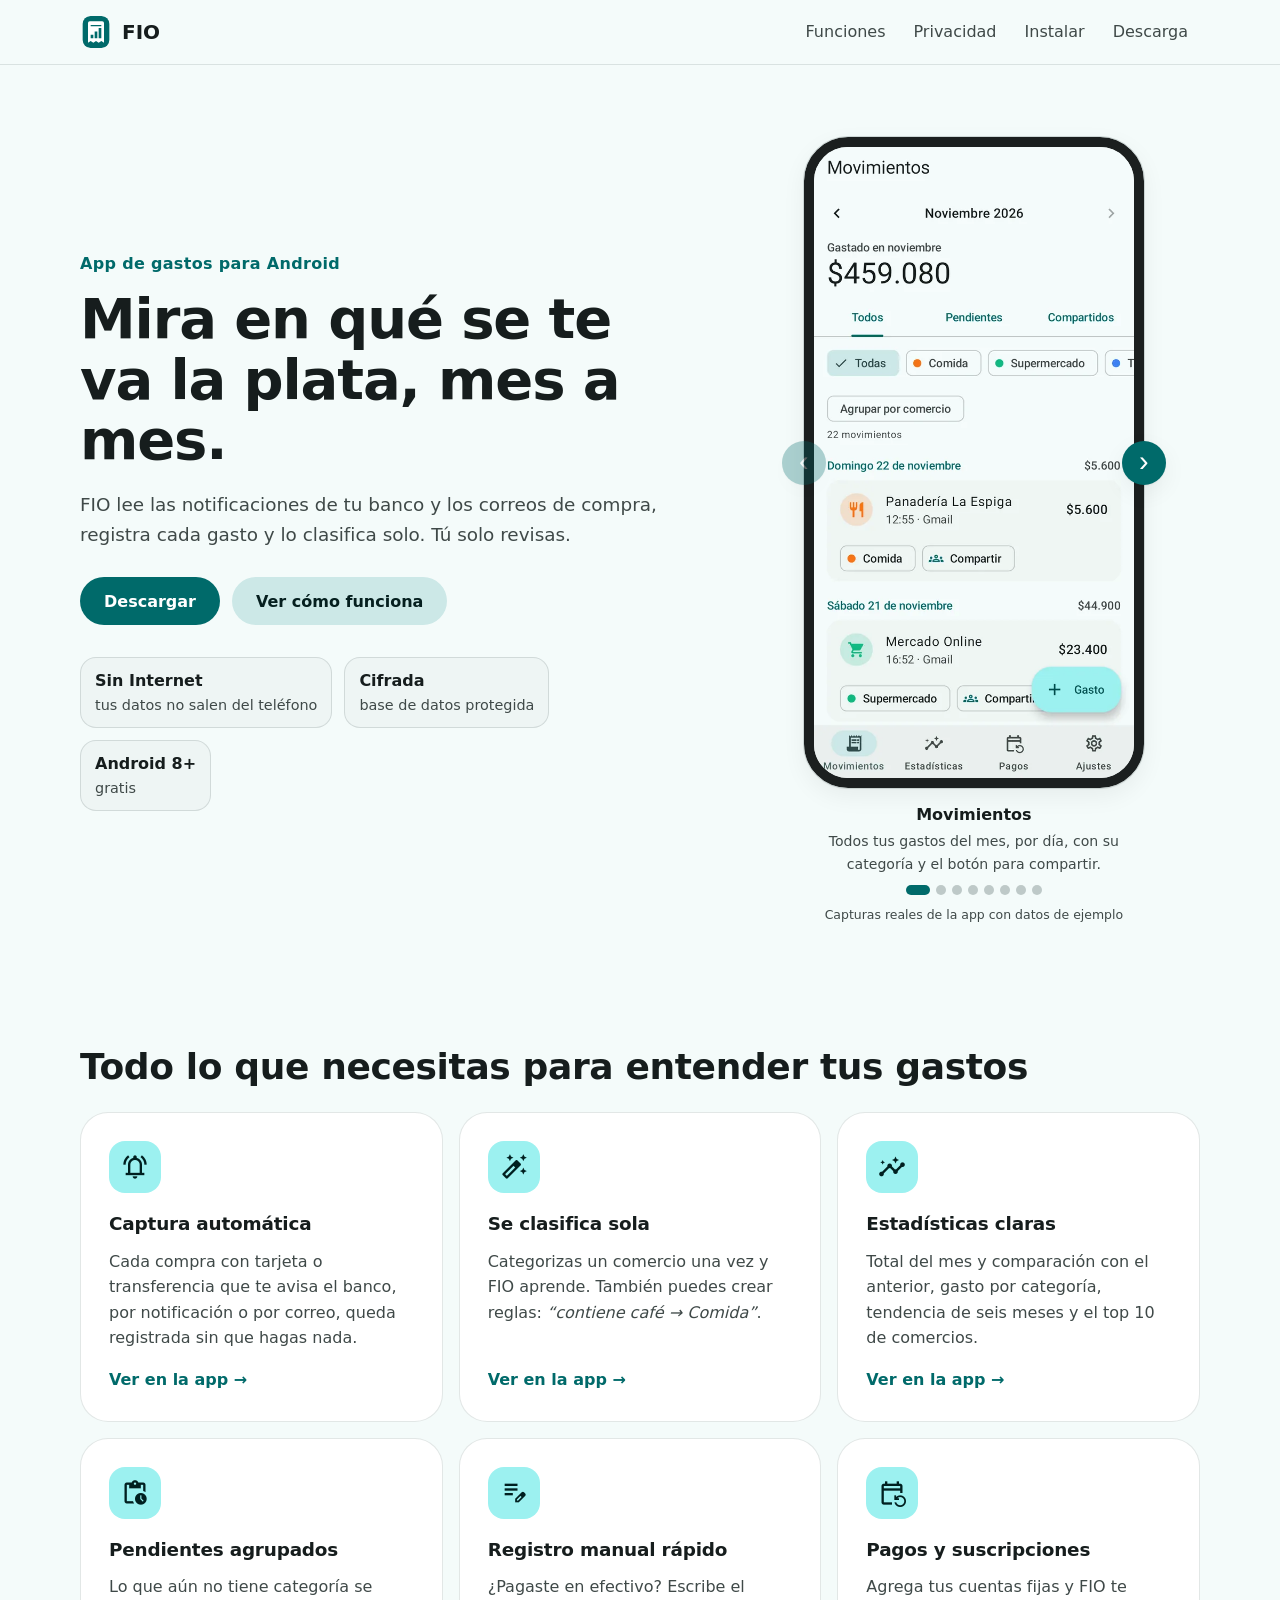
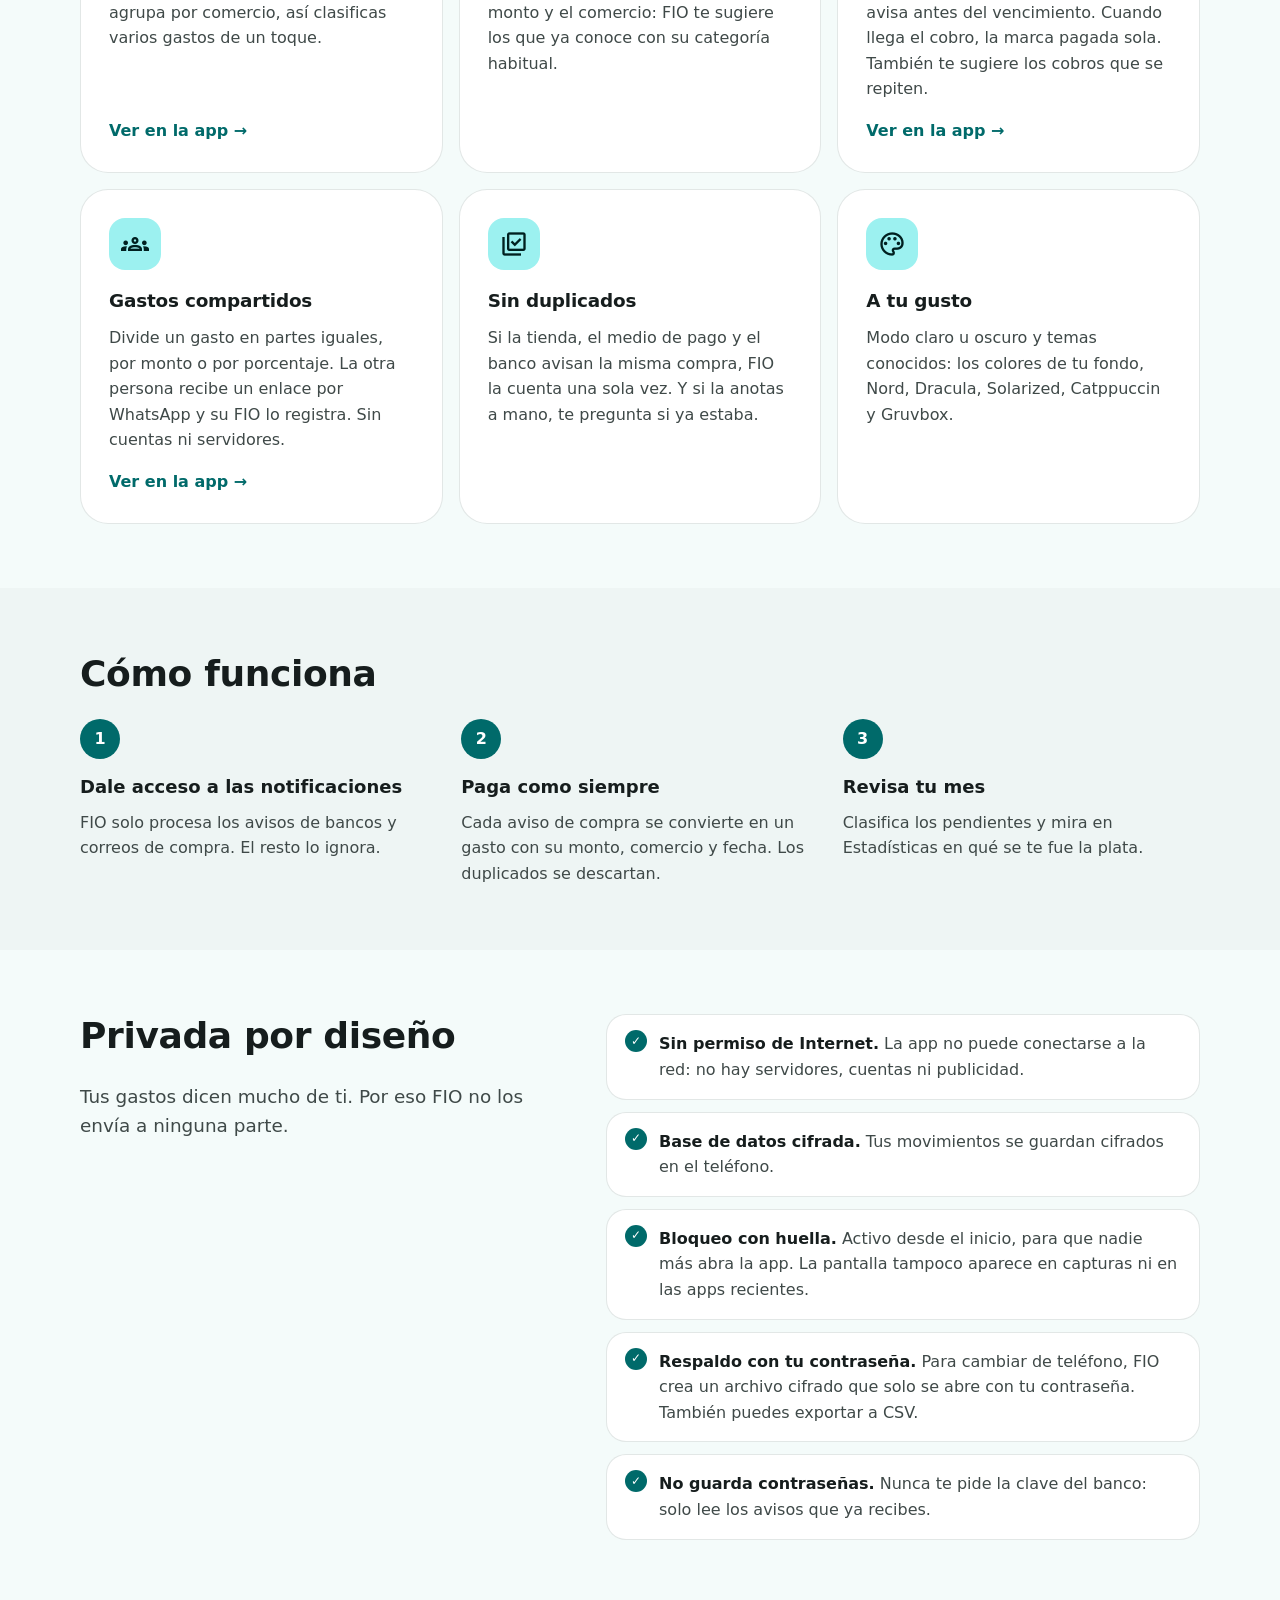
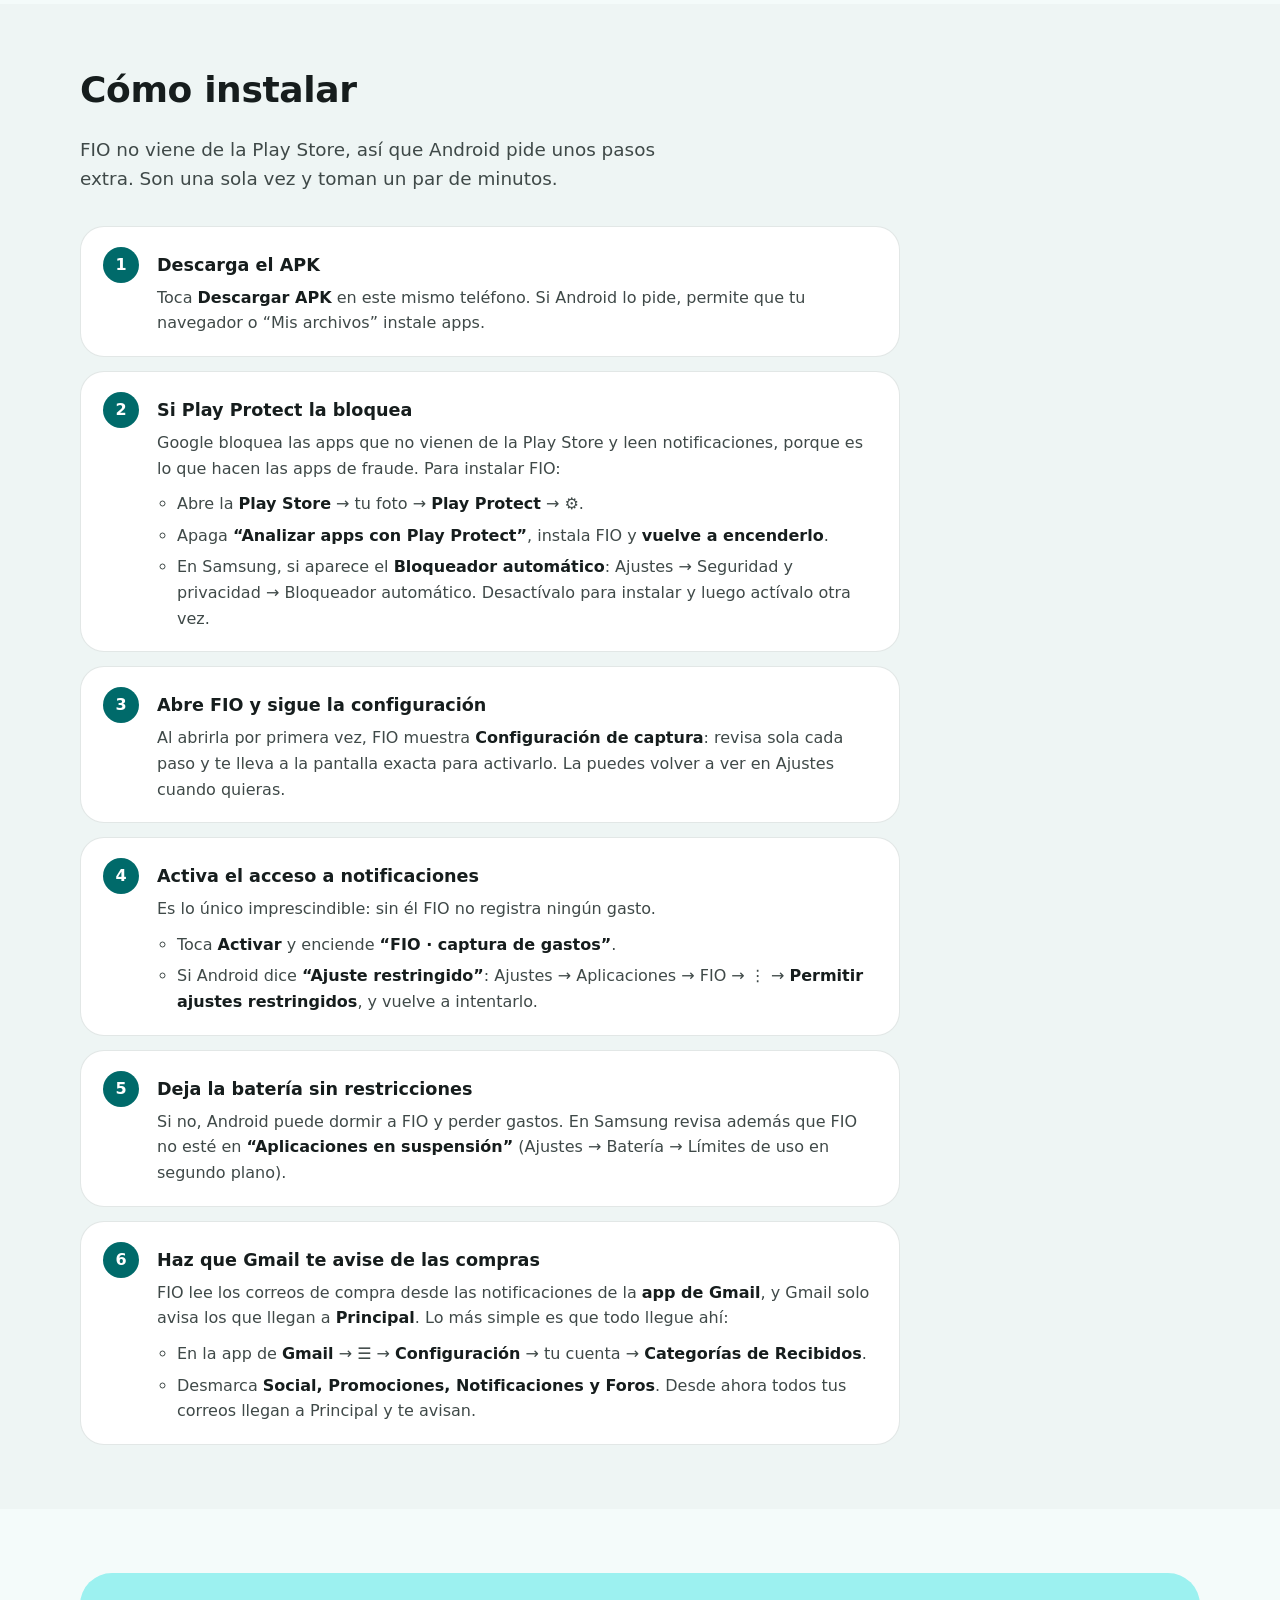
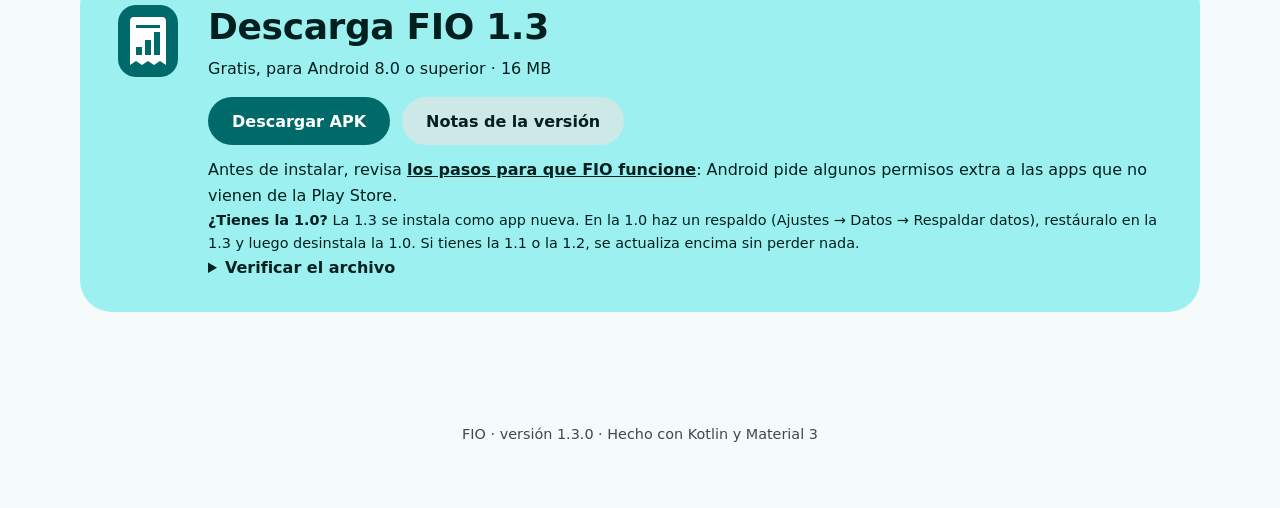
==== commit 15b15edd: "Sitio: se quita el paso final de prueba en "Cómo instalar" Co-Authored-By: Claude Opus 5.5 <noreply@" ====
--- a/site/index.html
+++ b/site/index.html
@@ -253,10 +253,6 @@
                 <li>En la app de <strong>Gmail</strong> → ☰ → <strong>Configuración</strong> → tu cuenta → <strong>Categorías de Recibidos</strong>.</li>
                 <li>Desmarca <strong>Social, Promociones, Notificaciones y Foros</strong>. Desde ahora todos tus correos llegan a Principal y te avisan.</li>
               </ul>
-            </li>
-            <li>
-              <h3>Prueba con una compra chica</h3>
-              <p>Debería aparecer en <strong>Movimientos</strong> en segundos. En Configuración de captura verás también la <strong>última captura automática</strong>.</p>
             </li>
         </ol>
       </div>
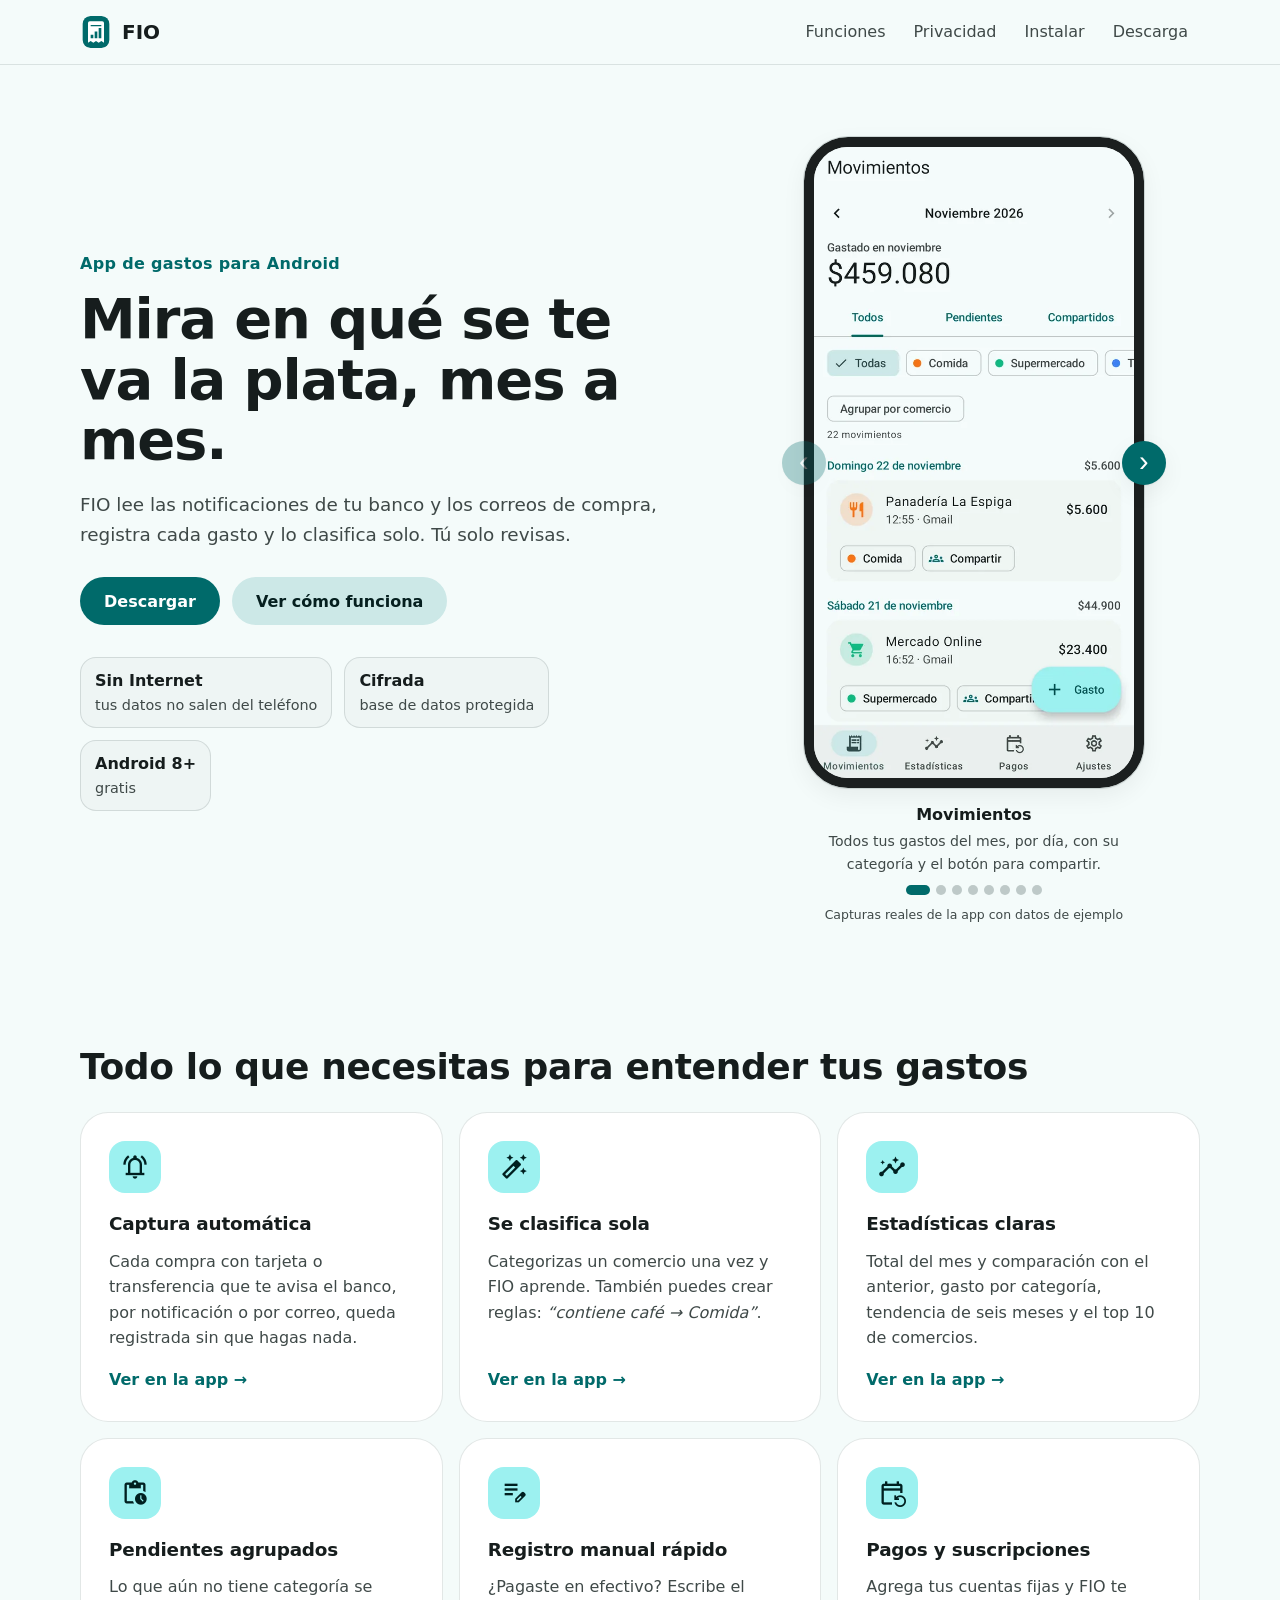
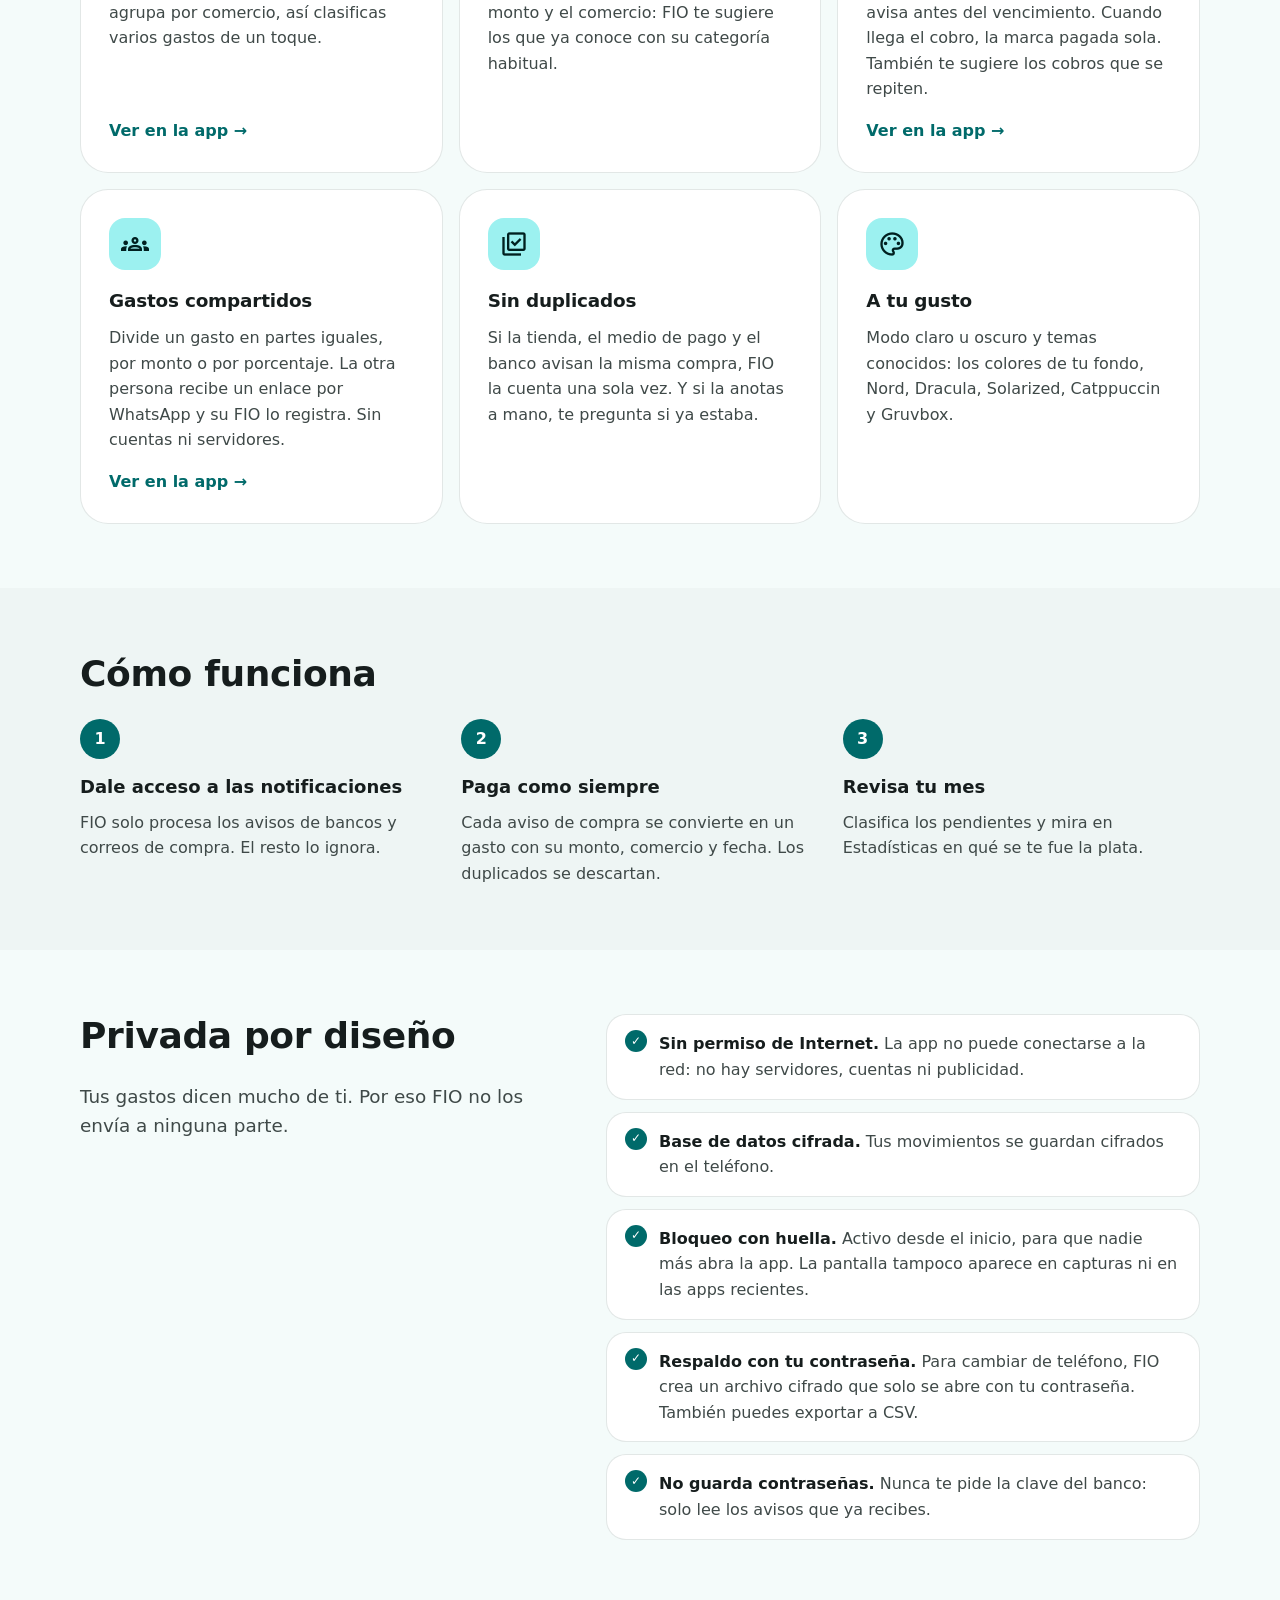
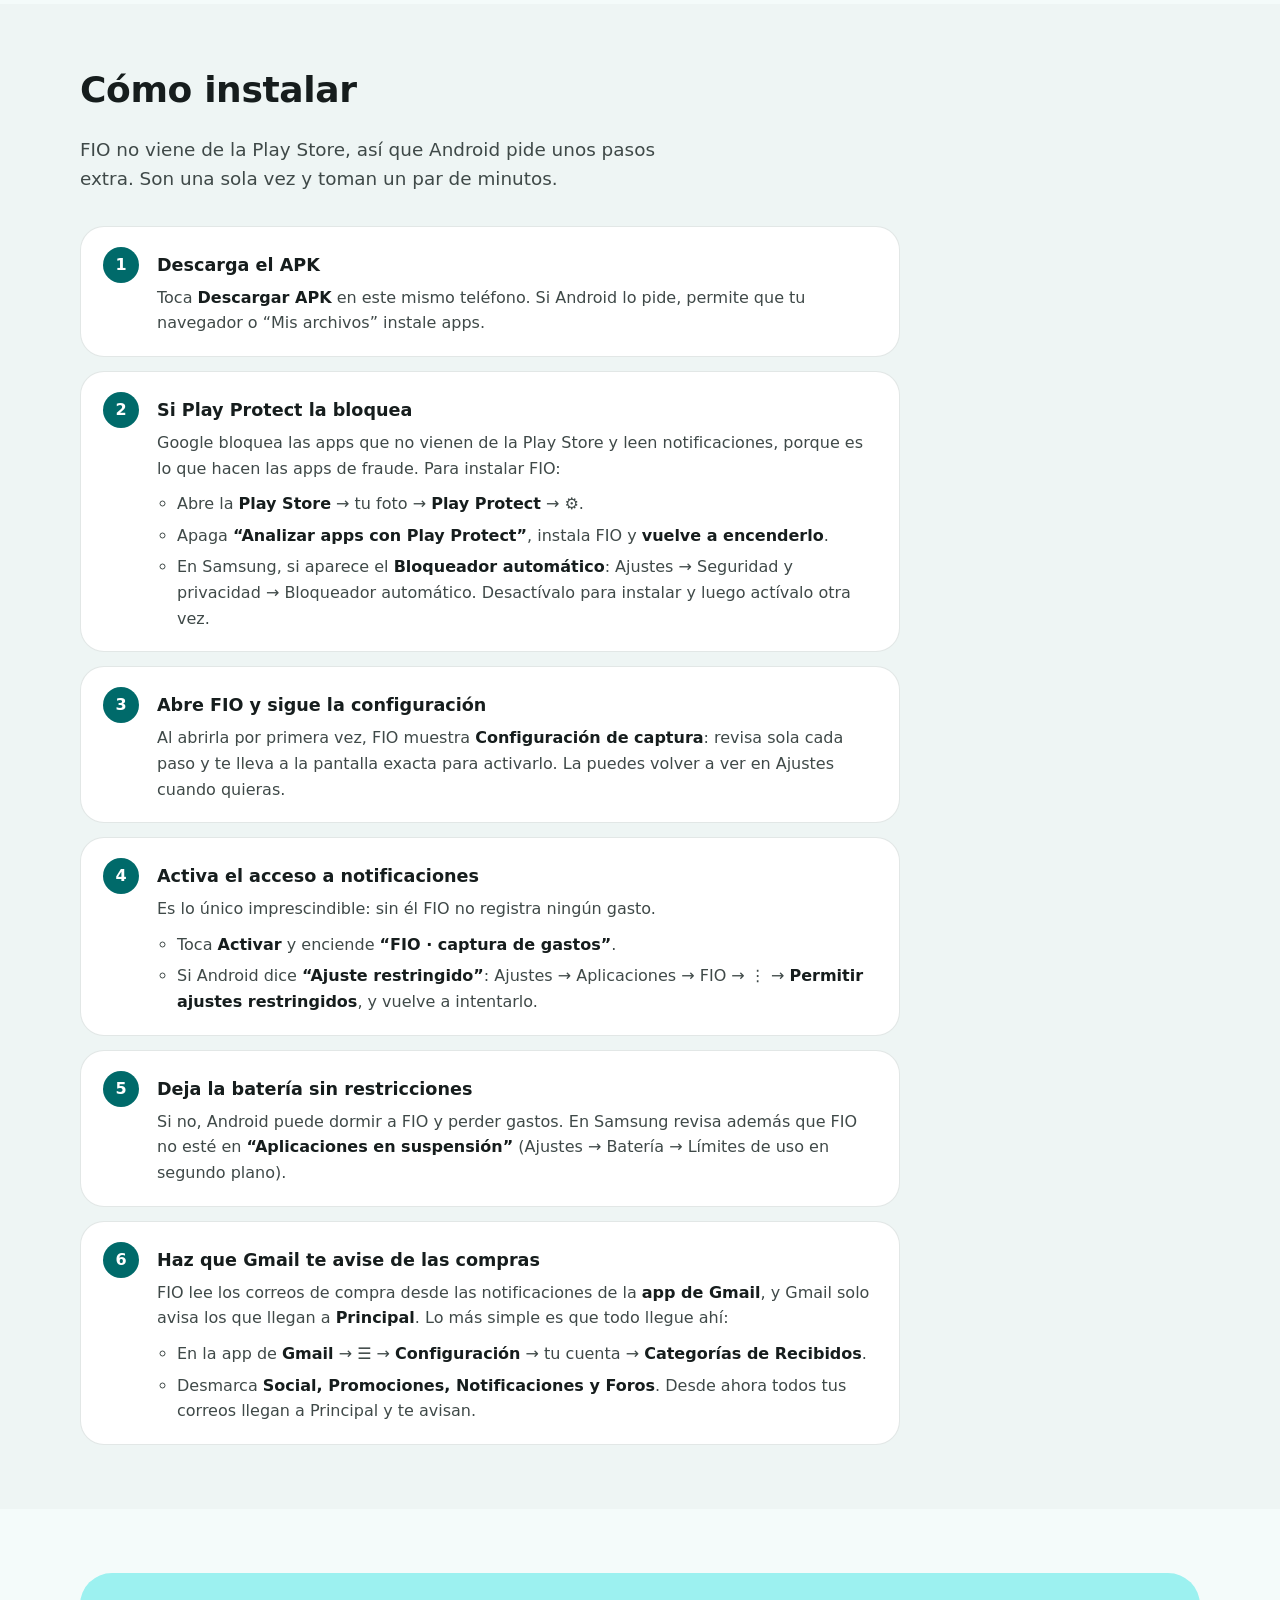
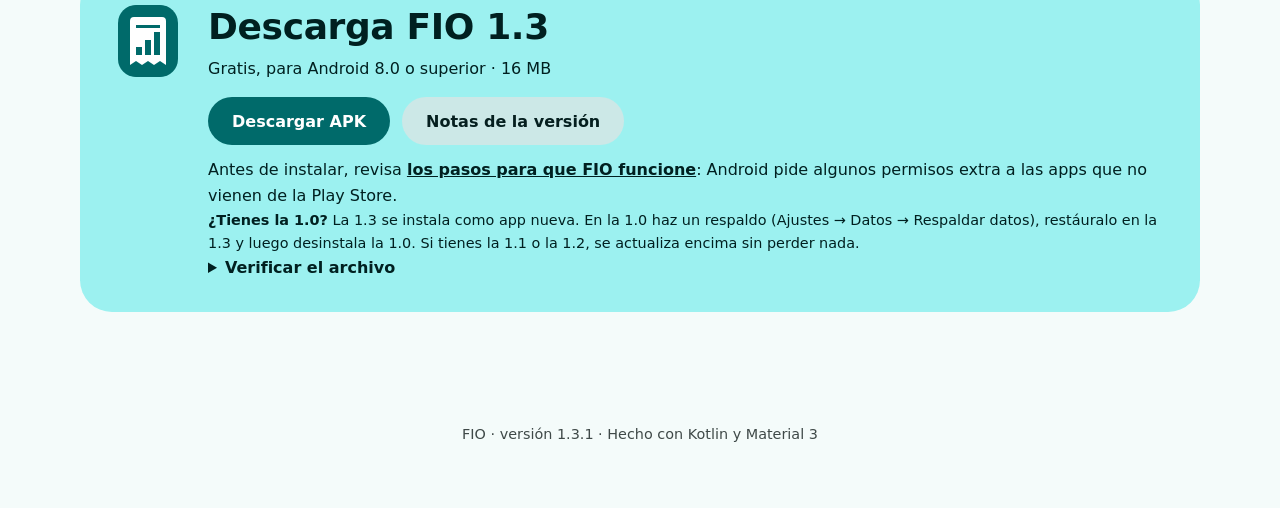
==== commit 55211d40: "Sitio: descarga de FIO 1.3.1 Co-Authored-By: Claude Opus 5.5 <noreply@anthropic.com>" ====
--- a/site/index.html
+++ b/site/index.html
@@ -265,14 +265,14 @@
           <h2>Descarga FIO 1.3</h2>
           <p>Gratis, para Android 8.0 o superior · 16 MB</p>
           <div class="actions download-actions">
-            <a class="btn btn-filled" href="https://github.com/stuvms/fio-web/releases/download/v1.3.0/fio-1.3.0.apk" download>Descargar APK</a>
-            <a class="btn btn-tonal" href="https://github.com/stuvms/fio-web/releases/tag/v1.3.0">Notas de la versión</a>
+            <a class="btn btn-filled" href="https://github.com/stuvms/fio-web/releases/download/v1.3.1/fio-1.3.1.apk" download>Descargar APK</a>
+            <a class="btn btn-tonal" href="https://github.com/stuvms/fio-web/releases/tag/v1.3.1">Notas de la versión</a>
           </div>
           <p class="install-link">Antes de instalar, revisa <a href="#instalar">los pasos para que FIO funcione</a>: Android pide algunos permisos extra a las apps que no vienen de la Play Store.</p>
           <p class="note"><strong>¿Tienes la 1.0?</strong> La 1.3 se instala como app nueva. En la 1.0 haz un respaldo (Ajustes → Datos → Respaldar datos), restáuralo en la 1.3 y luego desinstala la 1.0. Si tienes la 1.1 o la 1.2, se actualiza encima sin perder nada.</p>
           <details class="verify">
             <summary>Verificar el archivo</summary>
-            <p>SHA-256 del APK:<br><code>0a1689f529beba8fd7cf5adaa2923a9dc477d91ae8c35d55e4f06786609ad227</code></p>
+            <p>SHA-256 del APK:<br><code>e806e579d922651ffe129343a4f526c2ff6a3083418a2db0ec429d917255b89c</code></p>
             <p>Certificado de firma (SHA-256):<br><code>73:63:38:FA:D4:E8:BC:8F:88:49:0A:5C:F1:DF:B4:34:31:7E:0E:1A:B8:29:46:43:6E:CC:0C:54:9B:94:61:7E</code></p>
           </details>
         </div>
@@ -282,7 +282,7 @@
 
   <footer class="footer">
     <div class="wrap">
-      <p>FIO · versión 1.3.0 · Hecho con Kotlin y Material 3</p>
+      <p>FIO · versión 1.3.1 · Hecho con Kotlin y Material 3</p>
     </div>
   </footer>
   <script>
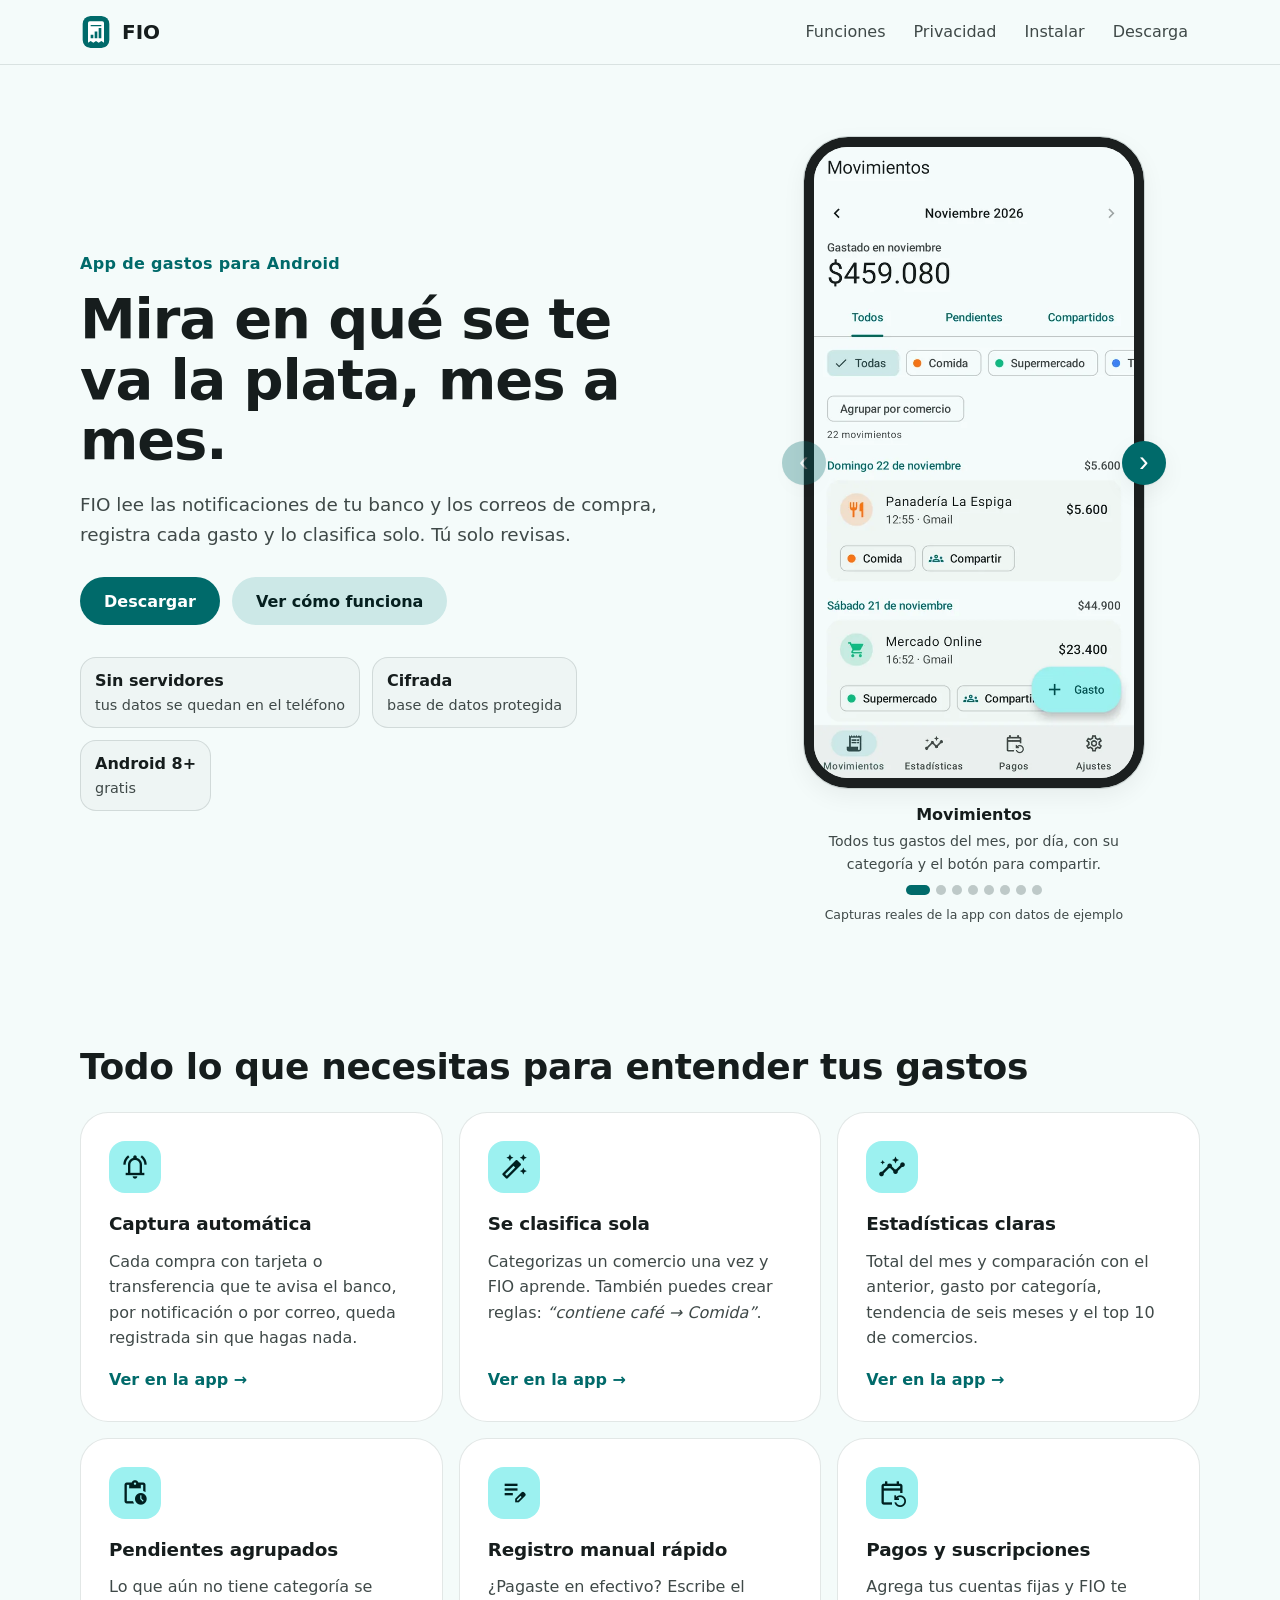
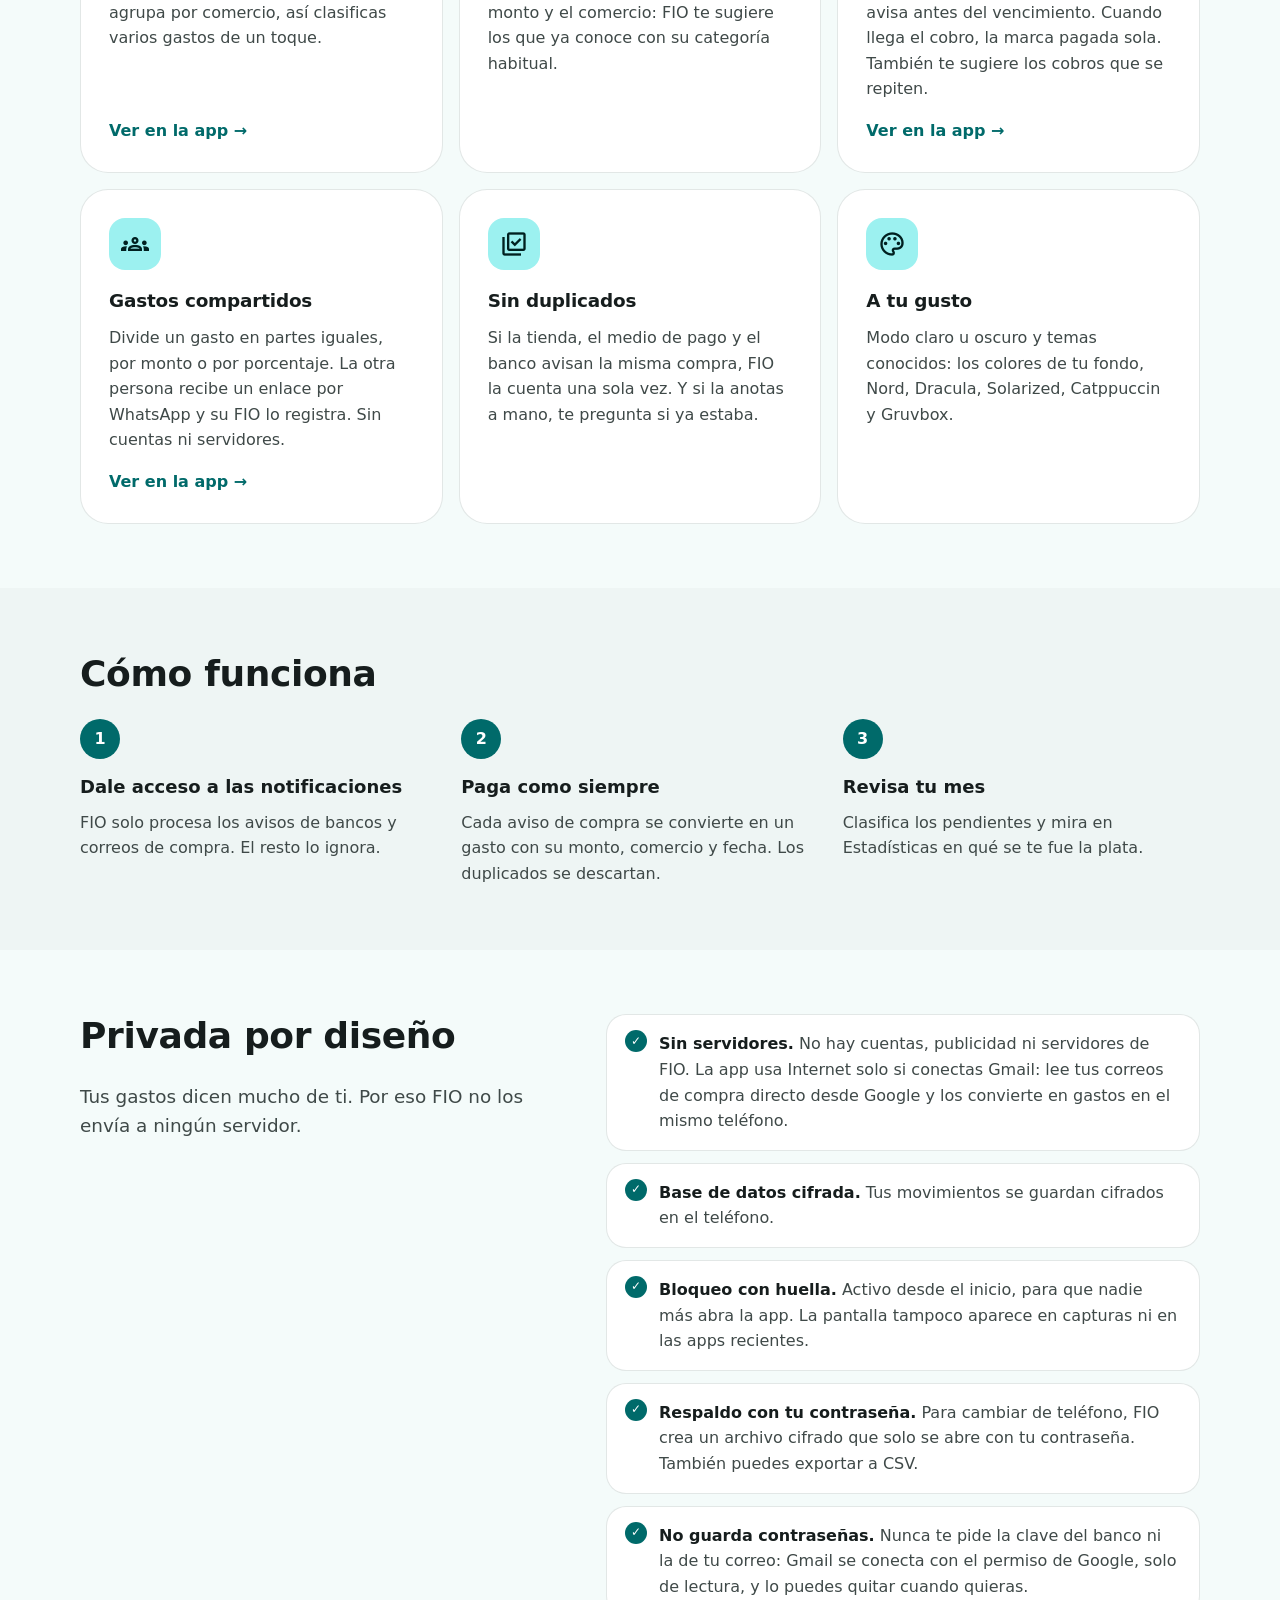
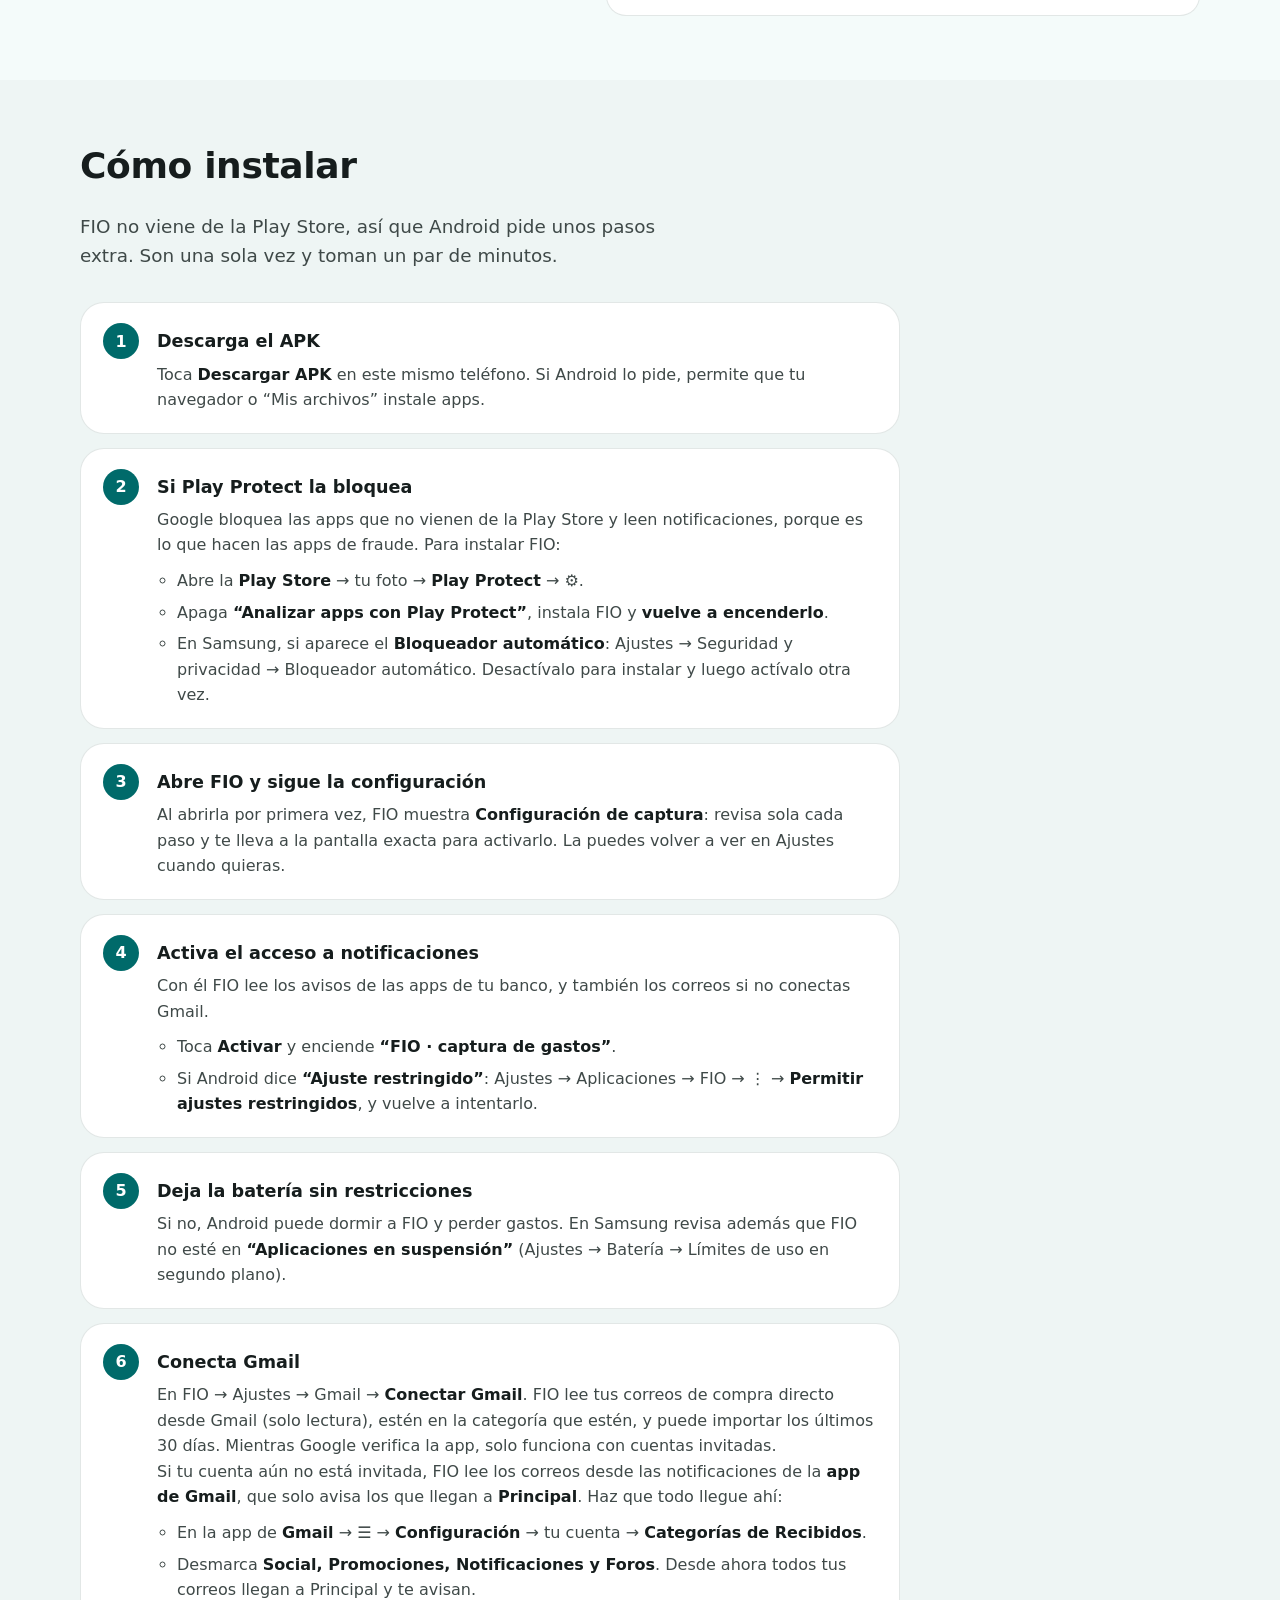
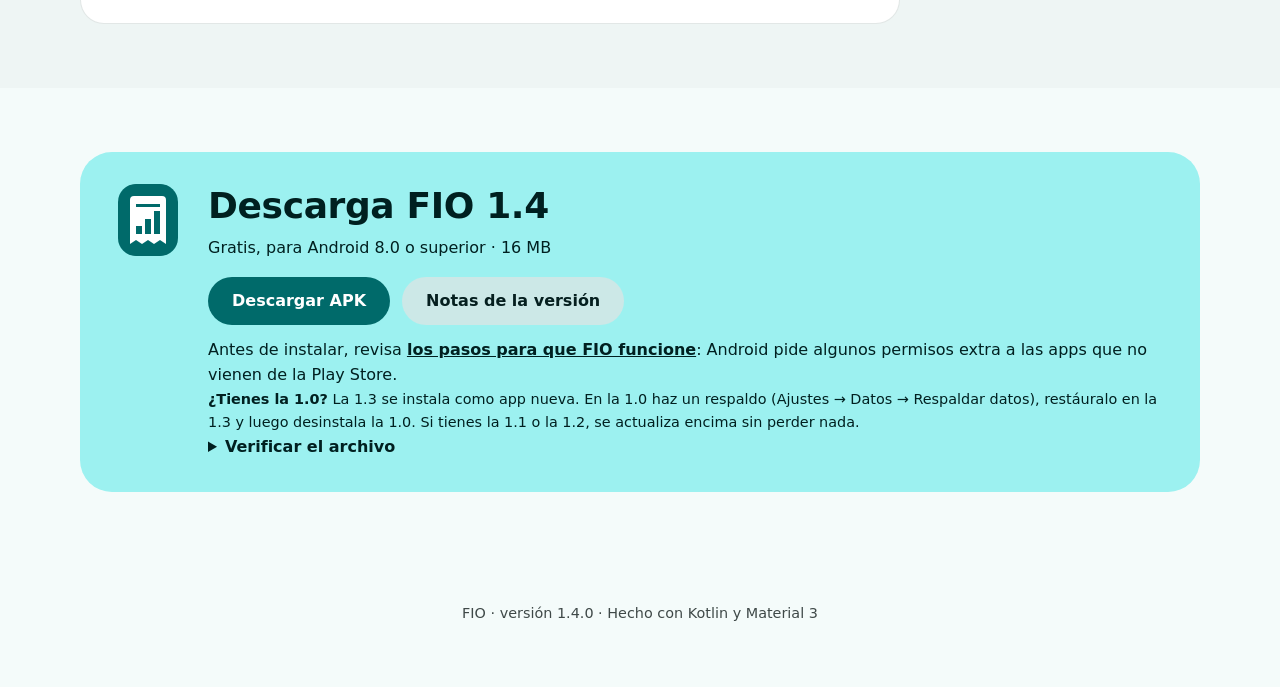
==== commit 27acd1b6: "Sitio: FIO 1.4.0 (Conectar Gmail) - Descarga 1.4.0 (enlace, SHA-256, pie de página) - Privacidad: "s" ====
--- a/site/index.html
+++ b/site/index.html
@@ -4,10 +4,10 @@
   <meta charset="utf-8">
   <meta name="viewport" content="width=device-width, initial-scale=1">
   <title>FIO — Mira en qué se te va la plata</title>
-  <meta name="description" content="FIO registra solo tus gastos a partir de las notificaciones del banco y los clasifica mes a mes. Sin Internet: tus datos no salen del teléfono.">
+  <meta name="description" content="FIO registra solo tus gastos a partir de las notificaciones del banco y los clasifica mes a mes. Sin servidores: tus datos se quedan en el teléfono.">
   <meta name="theme-color" content="#006A6A">
   <meta property="og:title" content="FIO — Mira en qué se te va la plata">
-  <meta property="og:description" content="Registra y clasifica tus gastos automáticamente. Sin Internet: tus datos no salen del teléfono.">
+  <meta property="og:description" content="Registra y clasifica tus gastos automáticamente. Sin servidores: tus datos se quedan en el teléfono.">
   <meta property="og:type" content="website">
   <link rel="icon" href="favicon.svg" type="image/svg+xml">
   <link rel="stylesheet" href="styles.css">
@@ -45,7 +45,7 @@
             <a class="btn btn-tonal" href="#funciones">Ver cómo funciona</a>
           </div>
           <ul class="facts" aria-label="Datos clave">
-            <li><strong>Sin Internet</strong> tus datos no salen del teléfono</li>
+            <li><strong>Sin servidores</strong> tus datos se quedan en el teléfono</li>
             <li><strong>Cifrada</strong> base de datos protegida</li>
             <li><strong>Android 8+</strong> gratis</li>
           </ul>
@@ -200,14 +200,14 @@
       <div class="wrap privacy-grid">
         <div>
           <h2>Privada por diseño</h2>
-          <p class="lead">Tus gastos dicen mucho de ti. Por eso FIO no los envía a ninguna parte.</p>
+          <p class="lead">Tus gastos dicen mucho de ti. Por eso FIO no los envía a ningún servidor.</p>
         </div>
         <ul class="checks">
-          <li><strong>Sin permiso de Internet.</strong> La app no puede conectarse a la red: no hay servidores, cuentas ni publicidad.</li>
+          <li><strong>Sin servidores.</strong> No hay cuentas, publicidad ni servidores de FIO. La app usa Internet solo si conectas Gmail: lee tus correos de compra directo desde Google y los convierte en gastos en el mismo teléfono.</li>
           <li><strong>Base de datos cifrada.</strong> Tus movimientos se guardan cifrados en el teléfono.</li>
           <li><strong>Bloqueo con huella.</strong> Activo desde el inicio, para que nadie más abra la app. La pantalla tampoco aparece en capturas ni en las apps recientes.</li>
           <li><strong>Respaldo con tu contraseña.</strong> Para cambiar de teléfono, FIO crea un archivo cifrado que solo se abre con tu contraseña. También puedes exportar a CSV.</li>
-          <li><strong>No guarda contraseñas.</strong> Nunca te pide la clave del banco: solo lee los avisos que ya recibes.</li>
+          <li><strong>No guarda contraseñas.</strong> Nunca te pide la clave del banco ni la de tu correo: Gmail se conecta con el permiso de Google, solo de lectura, y lo puedes quitar cuando quieras.</li>
         </ul>
       </div>
     </section>
@@ -236,7 +236,7 @@
             </li>
             <li>
               <h3>Activa el acceso a notificaciones</h3>
-              <p>Es lo único imprescindible: sin él FIO no registra ningún gasto.</p>
+              <p>Con él FIO lee los avisos de las apps de tu banco, y también los correos si no conectas Gmail.</p>
               <ul>
                 <li>Toca <strong>Activar</strong> y enciende <strong>“FIO · captura de gastos”</strong>.</li>
                 <li>Si Android dice <strong>“Ajuste restringido”</strong>: Ajustes → Aplicaciones → FIO → ⋮ → <strong>Permitir ajustes restringidos</strong>, y vuelve a intentarlo.</li>
@@ -247,8 +247,9 @@
               <p>Si no, Android puede dormir a FIO y perder gastos. En Samsung revisa además que FIO no esté en <strong>“Aplicaciones en suspensión”</strong> (Ajustes → Batería → Límites de uso en segundo plano).</p>
             </li>
             <li>
-              <h3>Haz que Gmail te avise de las compras</h3>
-              <p>FIO lee los correos de compra desde las notificaciones de la <strong>app de Gmail</strong>, y Gmail solo avisa los que llegan a <strong>Principal</strong>. Lo más simple es que todo llegue ahí:</p>
+              <h3>Conecta Gmail</h3>
+              <p>En FIO → Ajustes → Gmail → <strong>Conectar Gmail</strong>. FIO lee tus correos de compra directo desde Gmail (solo lectura), estén en la categoría que estén, y puede importar los últimos 30 días. Mientras Google verifica la app, solo funciona con cuentas invitadas.</p>
+              <p>Si tu cuenta aún no está invitada, FIO lee los correos desde las notificaciones de la <strong>app de Gmail</strong>, que solo avisa los que llegan a <strong>Principal</strong>. Haz que todo llegue ahí:</p>
               <ul>
                 <li>En la app de <strong>Gmail</strong> → ☰ → <strong>Configuración</strong> → tu cuenta → <strong>Categorías de Recibidos</strong>.</li>
                 <li>Desmarca <strong>Social, Promociones, Notificaciones y Foros</strong>. Desde ahora todos tus correos llegan a Principal y te avisan.</li>
@@ -262,17 +263,17 @@
       <div class="wrap download-card">
         <img src="favicon.svg" alt="" width="72" height="72">
         <div>
-          <h2>Descarga FIO 1.3</h2>
+          <h2>Descarga FIO 1.4</h2>
           <p>Gratis, para Android 8.0 o superior · 16 MB</p>
           <div class="actions download-actions">
-            <a class="btn btn-filled" href="https://github.com/stuvms/fio-web/releases/download/v1.3.1/fio-1.3.1.apk" download>Descargar APK</a>
-            <a class="btn btn-tonal" href="https://github.com/stuvms/fio-web/releases/tag/v1.3.1">Notas de la versión</a>
+            <a class="btn btn-filled" href="https://github.com/stuvms/fio-web/releases/download/v1.4.0/fio-1.4.0.apk" download>Descargar APK</a>
+            <a class="btn btn-tonal" href="https://github.com/stuvms/fio-web/releases/tag/v1.4.0">Notas de la versión</a>
           </div>
           <p class="install-link">Antes de instalar, revisa <a href="#instalar">los pasos para que FIO funcione</a>: Android pide algunos permisos extra a las apps que no vienen de la Play Store.</p>
           <p class="note"><strong>¿Tienes la 1.0?</strong> La 1.3 se instala como app nueva. En la 1.0 haz un respaldo (Ajustes → Datos → Respaldar datos), restáuralo en la 1.3 y luego desinstala la 1.0. Si tienes la 1.1 o la 1.2, se actualiza encima sin perder nada.</p>
           <details class="verify">
             <summary>Verificar el archivo</summary>
-            <p>SHA-256 del APK:<br><code>e806e579d922651ffe129343a4f526c2ff6a3083418a2db0ec429d917255b89c</code></p>
+            <p>SHA-256 del APK:<br><code>3806a2c9cdd265997a7cb25073eba725ea7ec32581a3792d7b910b7db89c3119</code></p>
             <p>Certificado de firma (SHA-256):<br><code>73:63:38:FA:D4:E8:BC:8F:88:49:0A:5C:F1:DF:B4:34:31:7E:0E:1A:B8:29:46:43:6E:CC:0C:54:9B:94:61:7E</code></p>
           </details>
         </div>
@@ -282,7 +283,7 @@
 
   <footer class="footer">
     <div class="wrap">
-      <p>FIO · versión 1.3.1 · Hecho con Kotlin y Material 3</p>
+      <p>FIO · versión 1.4.0 · Hecho con Kotlin y Material 3</p>
     </div>
   </footer>
   <script>
